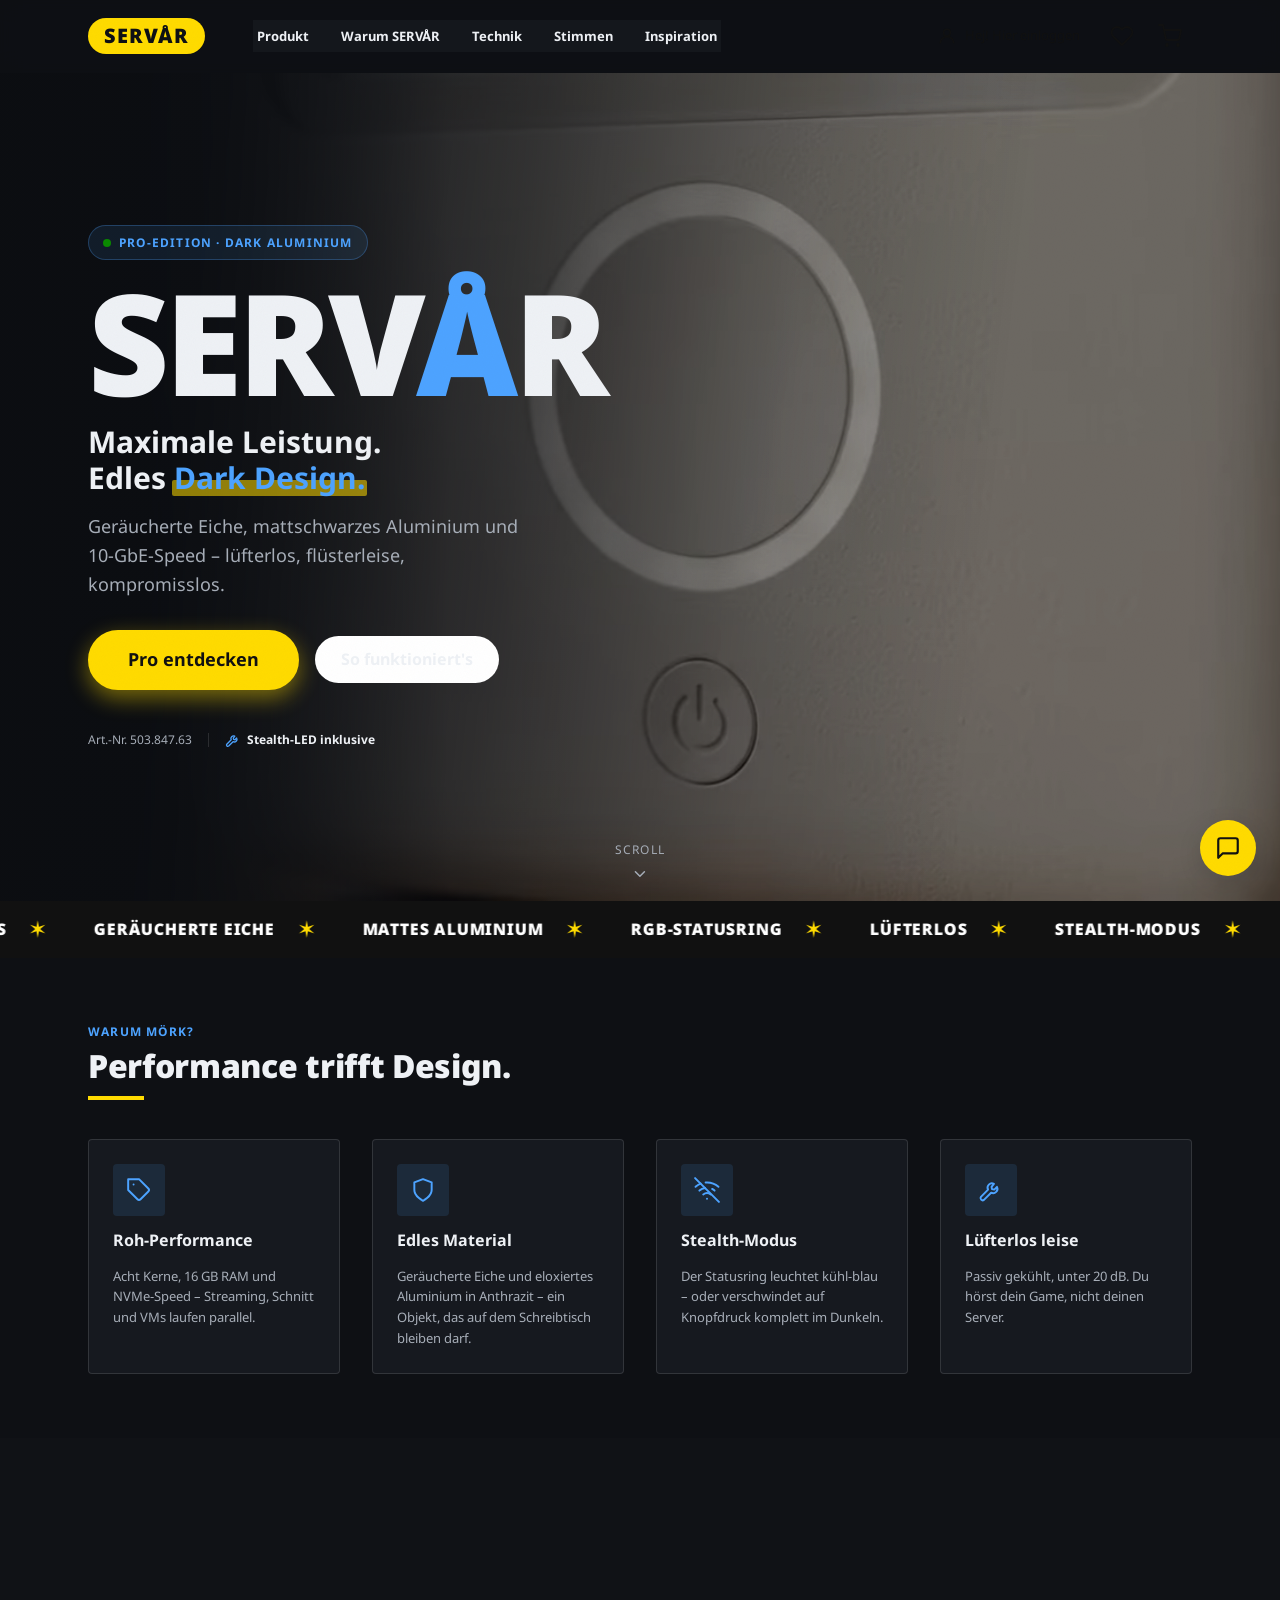
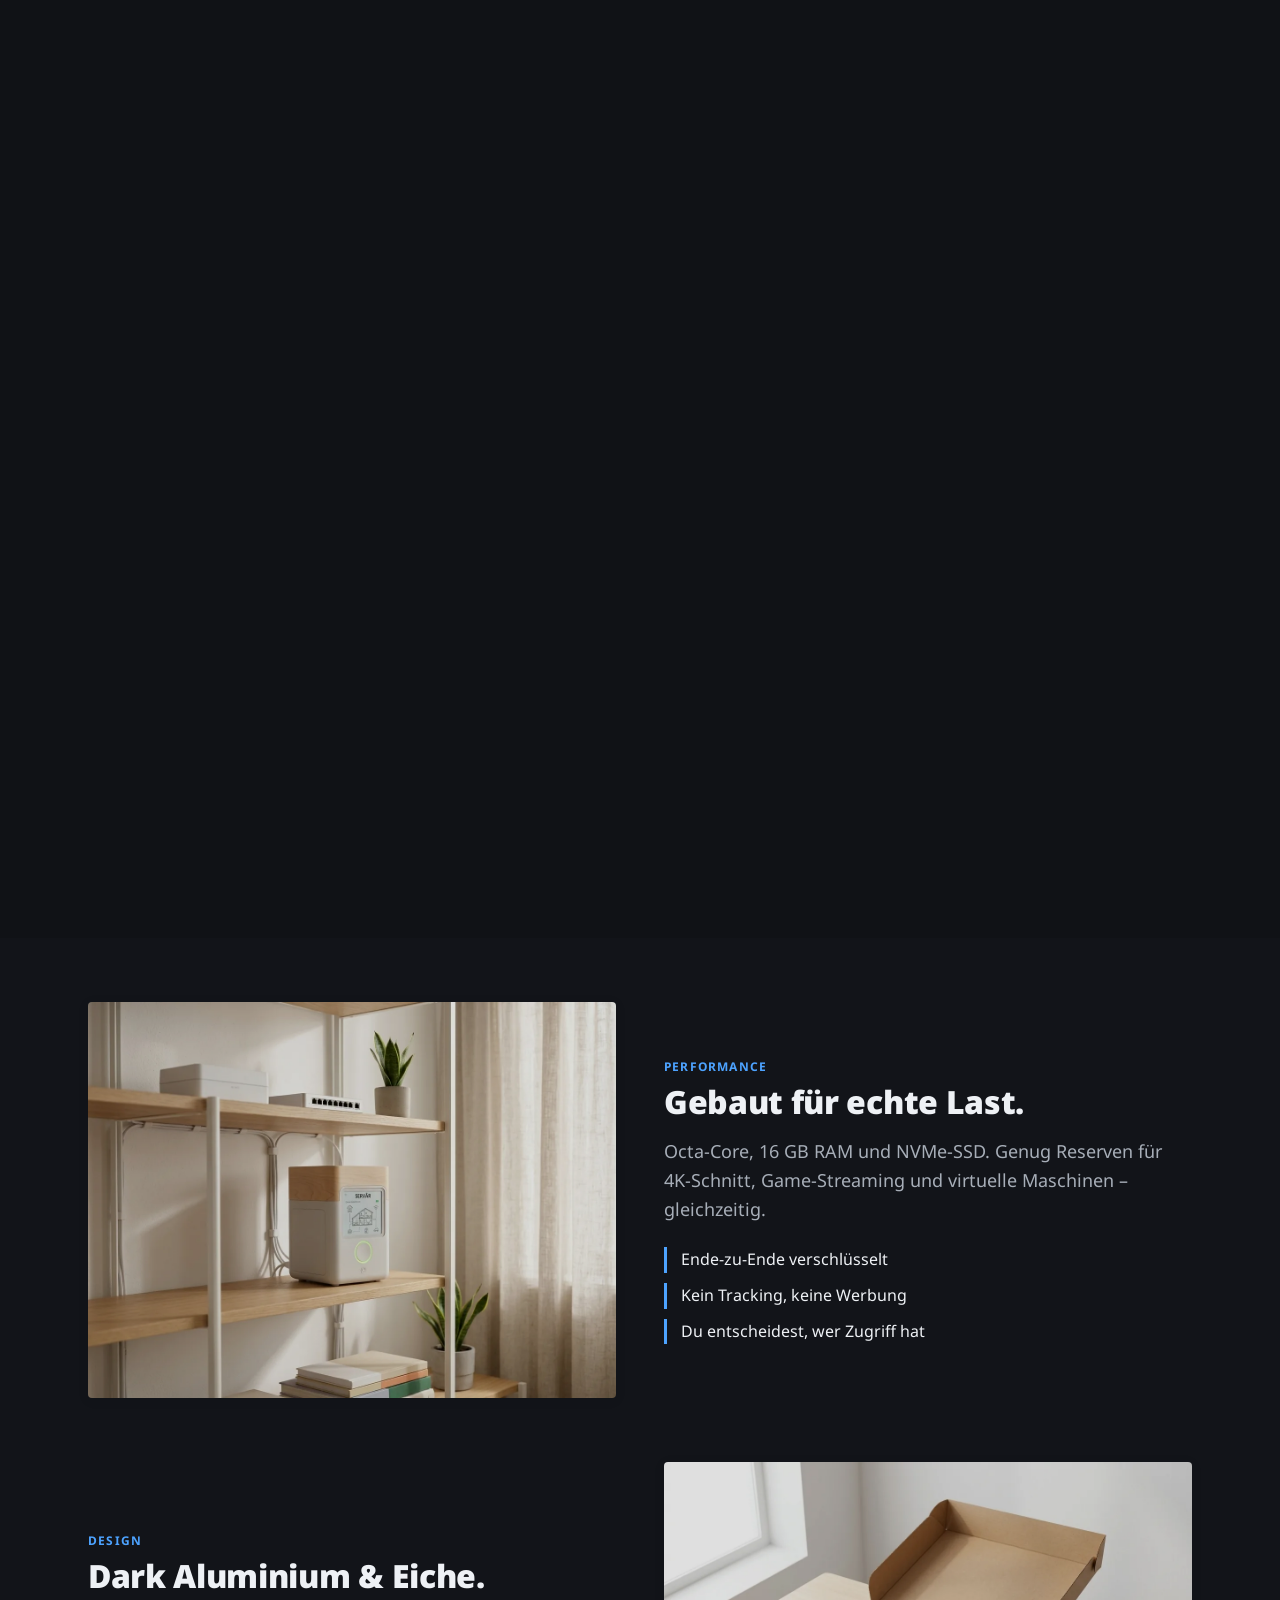
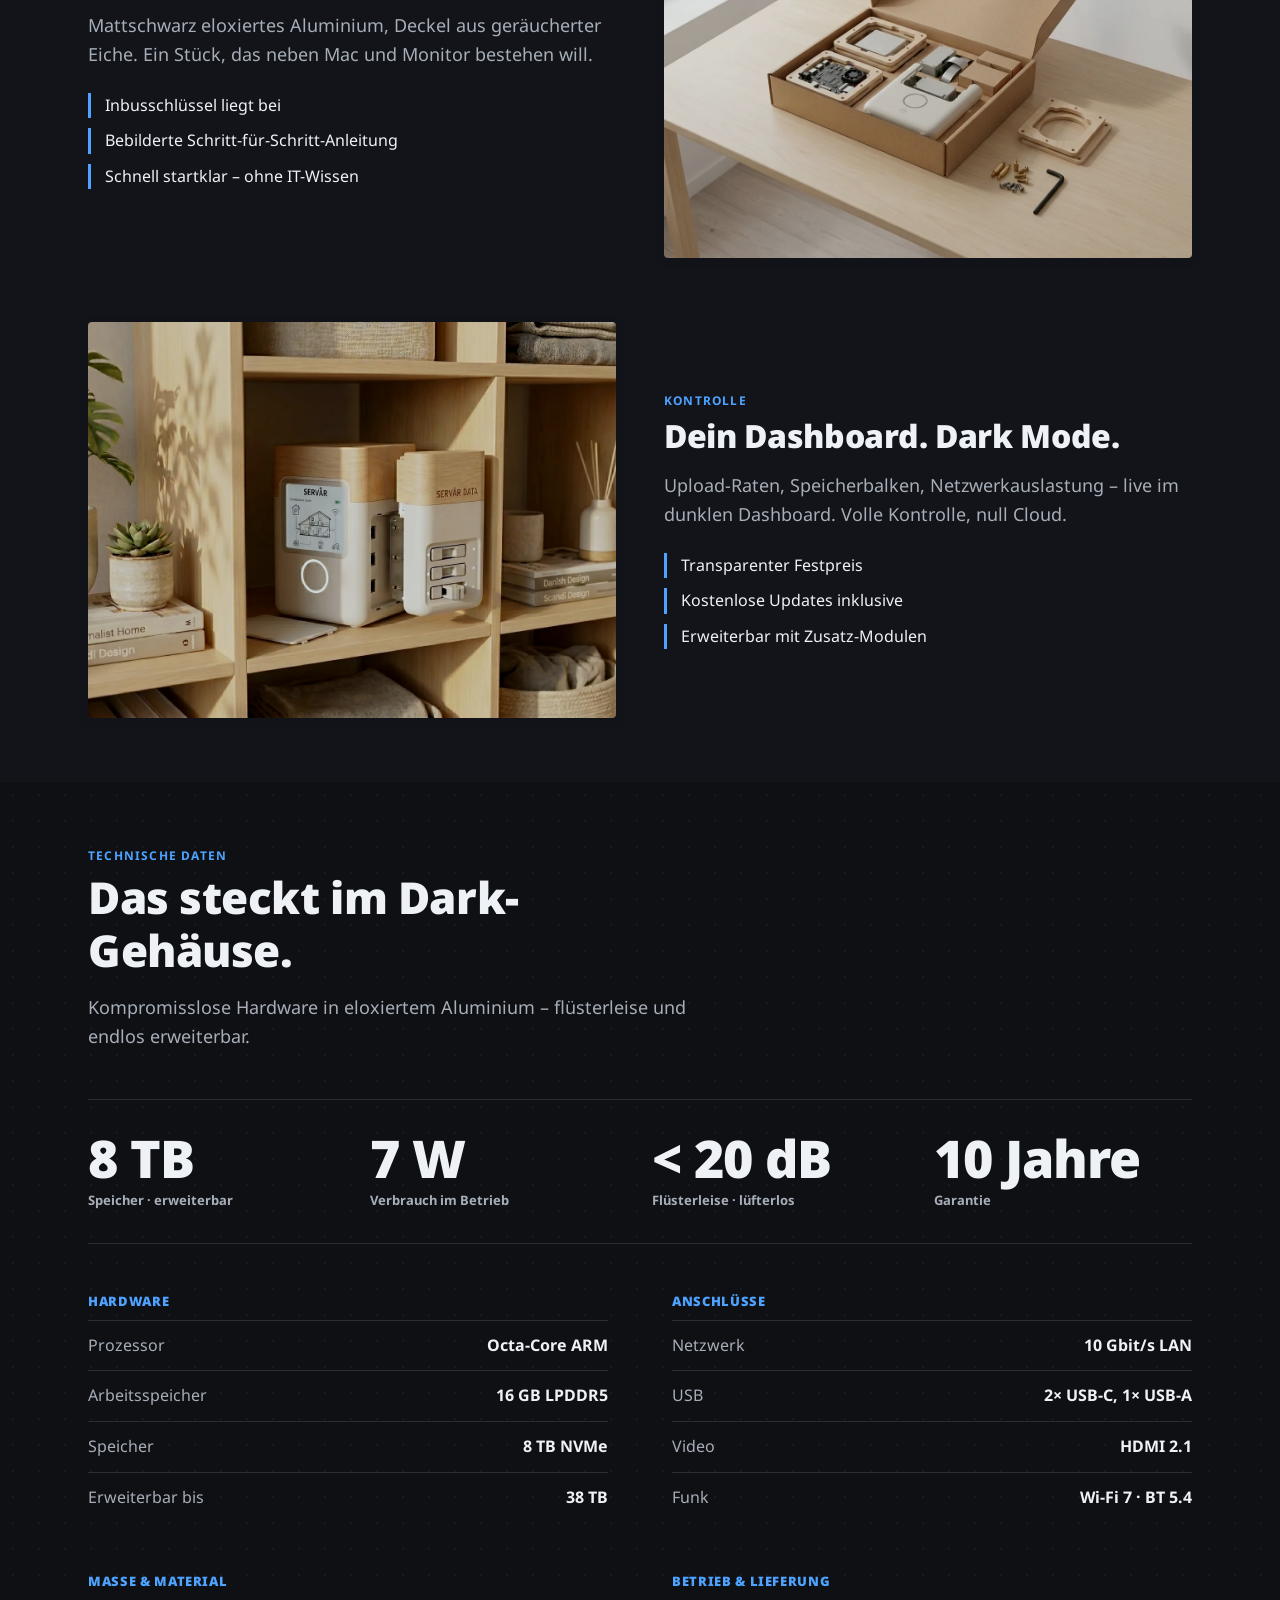
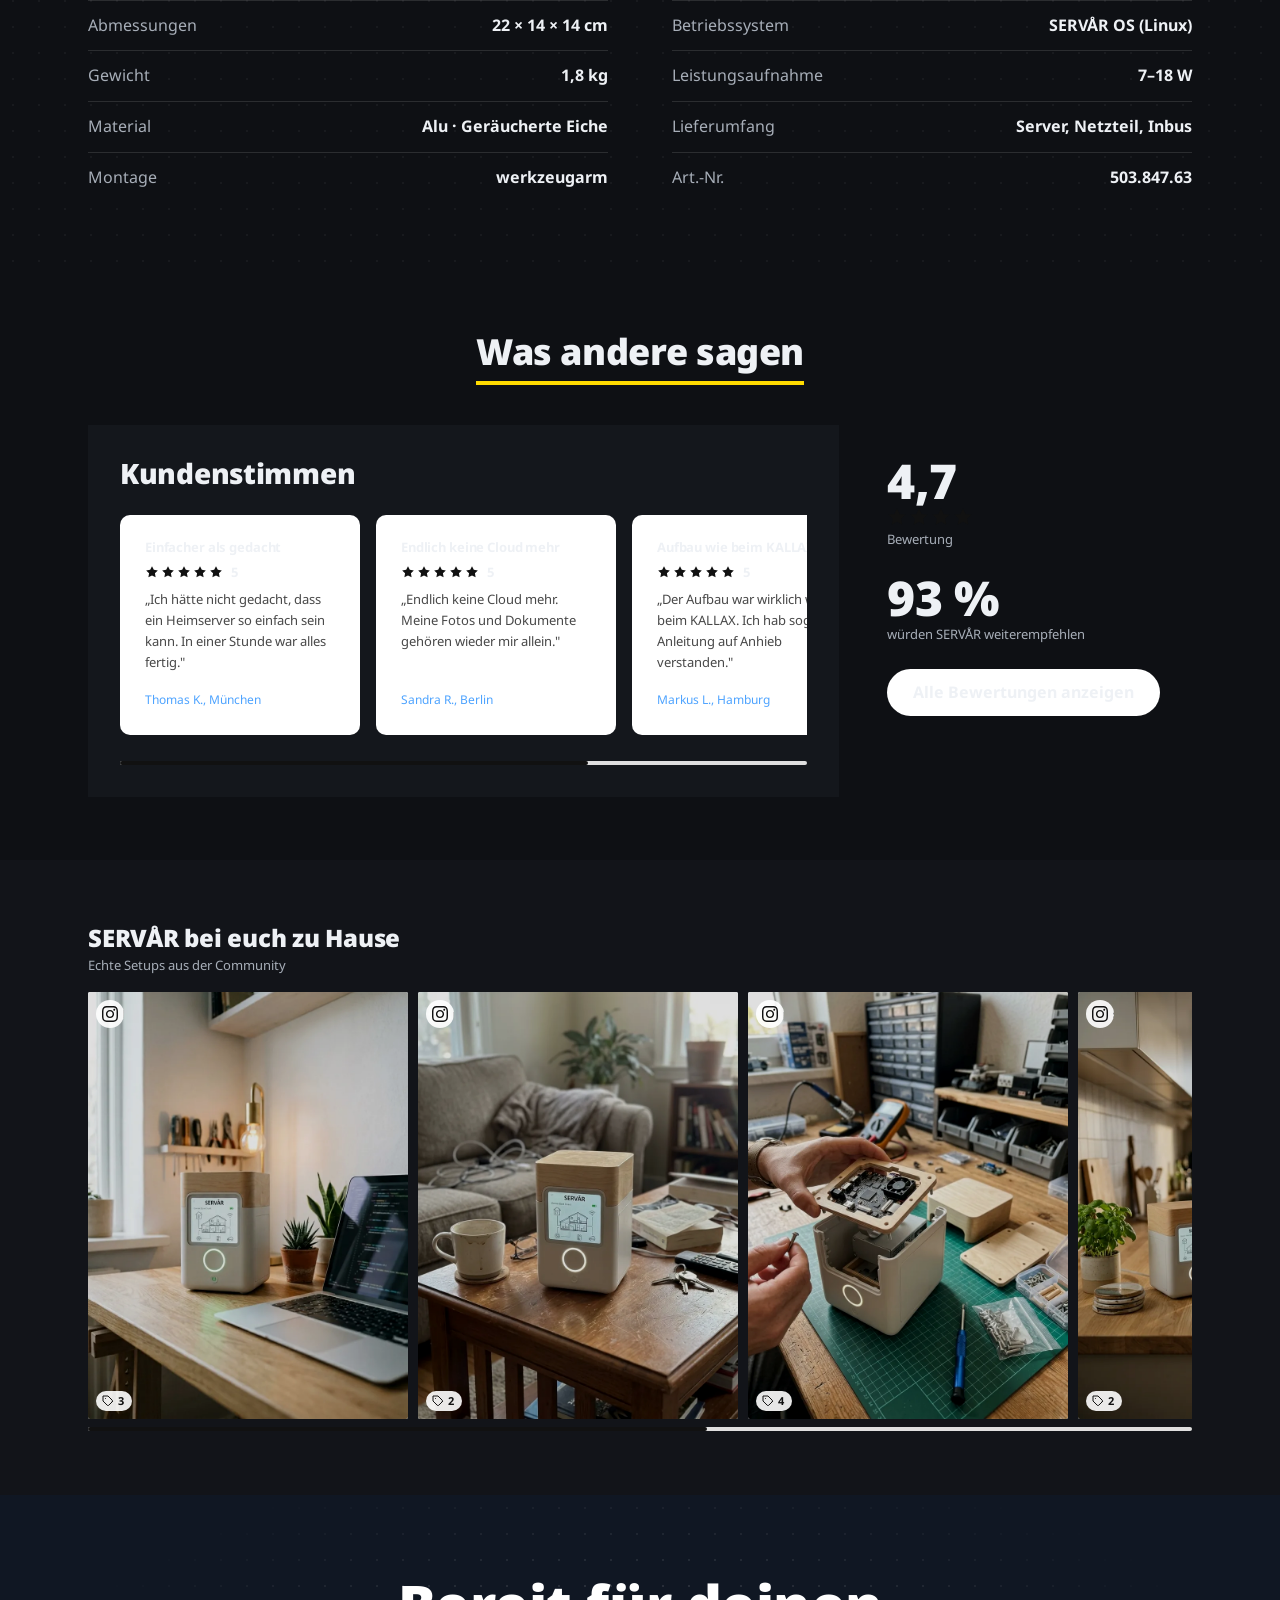
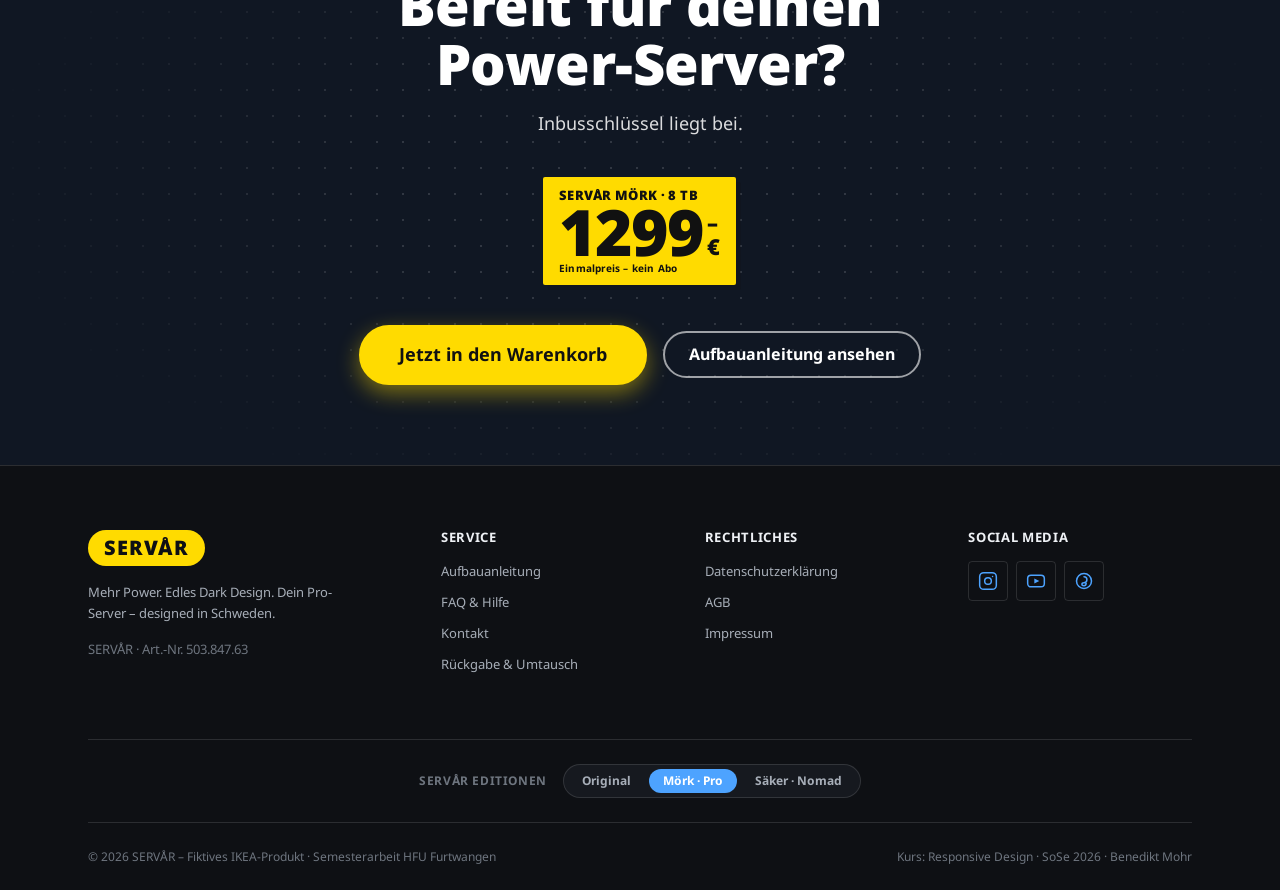
==== mork.html @ e3994160 "SERVÅR – Flat-Pack Home Server · drei Editionen (Original · Mörk/Pro · Säker/Nomad)" ====
<!DOCTYPE html>
<html lang="de">
<head>
    <meta charset="UTF-8">
    <meta name="viewport" content="width=device-width, initial-scale=1.0">
    <title>SERVÅR Mörk – Dark-Aluminium Home-Server für Pros</title>
    <meta name="description" content="SERVÅR Mörk – die Pro-Edition: geräucherte Eiche, mattschwarzes Aluminium, 10-GbE-Speed und Stealth-LED. Für Gamer, Creator und IT-Enthusiasten.">
    <link rel="stylesheet" href="css/main.css">
    <link rel="stylesheet" href="css/landing.css">
    <link rel="stylesheet" href="css/themes.css">
</head>
<body class="theme-mork">

<!-- ========================================================
     SITE HEADER (sticky)
     ======================================================== -->
<header class="site-header" id="top">
    <div class="container site-header__inner">
        <a href="#top" class="brand" aria-label="SERVÅR Startseite">SERVÅR</a>

        <nav class="site-nav" id="primary-nav" aria-label="Hauptnavigation">
            <a href="#hero"     class="site-nav__link">Produkt</a>
            <a href="#warum"    class="site-nav__link">Warum SERVÅR</a>
            <a href="#specs"    class="site-nav__link">Technik</a>
            <a href="#reviews"  class="site-nav__link">Stimmen</a>
            <a href="#insta"    class="site-nav__link">Inspiration</a>
            <a href="#" class="site-nav__link site-nav__login">Hej! Hier einloggen</a>
        </nav>

        <div class="site-header__actions">
            <button class="btn btn--ghost site-header__login" aria-label="Hej! Hier einloggen">
                <svg class="btn__icon" viewBox="0 0 24 24" fill="none" stroke="currentColor" stroke-width="1.8" stroke-linecap="round" stroke-linejoin="round" aria-hidden="true">
                    <circle cx="12" cy="8" r="4"/><path d="M4 20c0-4 3.6-7 8-7s8 3 8 7"/>
                </svg>
                <span class="btn__label">Hej! Hier einloggen</span>
            </button>
            <button class="btn-icon btn-icon--wishlist" aria-label="Favoriten" aria-pressed="false">
                <svg viewBox="0 0 24 24" fill="none" stroke="currentColor" stroke-width="1.8" stroke-linecap="round" stroke-linejoin="round" aria-hidden="true">
                    <path d="M20.8 4.6a5.5 5.5 0 0 0-7.8 0l-1 1-1-1a5.5 5.5 0 0 0-7.8 7.8l1 1L12 21l7.8-7.8 1-1a5.5 5.5 0 0 0 0-7.6z"/>
                </svg>
            </button>
            <button class="btn-icon" aria-label="Warenkorb">
                <svg viewBox="0 0 24 24" fill="none" stroke="currentColor" stroke-width="1.8" stroke-linecap="round" stroke-linejoin="round" aria-hidden="true">
                    <circle cx="9" cy="21" r="1"/><circle cx="20" cy="21" r="1"/>
                    <path d="M1 1h4l2.7 13.4a2 2 0 0 0 2 1.6h9.7a2 2 0 0 0 2-1.6L23 6H6"/>
                </svg>
            </button>
            <button class="nav-toggle" id="nav-toggle" aria-label="Menü öffnen" aria-expanded="false" aria-controls="primary-nav">
                <svg class="nav-toggle__icon nav-toggle__open" viewBox="0 0 24 24" fill="none" stroke="currentColor" stroke-width="2" stroke-linecap="round" aria-hidden="true"><line x1="3" y1="6" x2="21" y2="6"/><line x1="3" y1="12" x2="21" y2="12"/><line x1="3" y1="18" x2="21" y2="18"/></svg>
                <svg class="nav-toggle__icon nav-toggle__close" viewBox="0 0 24 24" fill="none" stroke="currentColor" stroke-width="2" stroke-linecap="round" aria-hidden="true"><line x1="18" y1="6" x2="6" y2="18"/><line x1="6" y1="6" x2="18" y2="18"/></svg>
            </button>
        </div>
    </div>
</header>


<main>

    <!-- ====================================================
         HERO — Eyecatcher: Blueprint + Iso-Server
         ==================================================== -->
    <section class="hero" id="hero">
        <video class="hero__video" id="hero-video" autoplay muted loop playsinline preload="auto"
               poster="assets/hero/servar-hero-poster.webp" aria-hidden="true">
            <source src="assets/hero/servar-hero.webm" type="video/webm">
            <source src="assets/hero/servar-hero.mp4" type="video/mp4">
        </video>
        <div class="hero__scrim" aria-hidden="true"></div>

        <div class="container hero__inner">

            <!-- Text -->
            <div class="hero__content">
                <span class="hero__kicker reveal">
                    <span class="hero__kicker-dot"></span>Pro-Edition · Dark Aluminium
                </span>

                <h1 class="hero__title reveal" style="--reveal-delay:.06s">SERV<span class="hero__title-a">Å</span>R</h1>

                <p class="hero__sub reveal" style="--reveal-delay:.12s">
                    Maximale Leistung.<br>Edles <strong>Dark Design.</strong>
                </p>

                <p class="hero__lede reveal" style="--reveal-delay:.18s">
                    Geräucherte Eiche, mattschwarzes Aluminium und 10-GbE-Speed –
                    lüfterlos, flüsterleise, kompromisslos.
                </p>

                <div class="hero__ctas reveal" style="--reveal-delay:.24s">
                    <a href="#warum" class="btn btn--yellow btn--lg">Pro entdecken</a>
                    <a href="#assembly" class="btn btn--outline">So funktioniert's</a>
                </div>

                <div class="hero__meta reveal" style="--reveal-delay:.32s">
                    <span>Art.-Nr. 503.847.63</span>
                    <span class="hero__sep"></span>
                    <span class="hero__meta-badge">
                        <svg viewBox="0 0 24 24" fill="none" stroke="currentColor" stroke-width="2" stroke-linecap="round" stroke-linejoin="round" aria-hidden="true"><path d="M14.7 6.3a4 4 0 0 0-5.4 5.4l-6.6 6.6a2 2 0 0 0 2.8 2.8l6.6-6.6a4 4 0 0 0 5.4-5.4l-2.5 2.5-2.1-.4-.4-2.1z"/></svg>
                        Stealth-LED inklusive
                    </span>
                </div>
            </div>

        </div>

        <div class="hero__scroll-hint" aria-hidden="true">
            scroll
            <svg viewBox="0 0 24 24" fill="none" stroke="currentColor" stroke-width="2" stroke-linecap="round" stroke-linejoin="round"><polyline points="6 9 12 15 18 9"/></svg>
        </div>
    </section>


    <!-- ====================================================
         MARQUEE TICKER
         ==================================================== -->
    <div class="marquee" aria-hidden="true">
        <div class="marquee__track">
            <span class="marquee__item">10 Gbit/s</span>
            <span class="marquee__item">Geräucherte Eiche</span>
            <span class="marquee__item">Mattes Aluminium</span>
            <span class="marquee__item">RGB-Statusring</span>
            <span class="marquee__item">Lüfterlos</span>
            <span class="marquee__item">Stealth-Modus</span>
            <span class="marquee__item">10 Gbit/s</span>
            <span class="marquee__item">Geräucherte Eiche</span>
            <span class="marquee__item">Mattes Aluminium</span>
            <span class="marquee__item">RGB-Statusring</span>
            <span class="marquee__item">Lüfterlos</span>
            <span class="marquee__item">Stealth-Modus</span>
        </div>
    </div>


    <!-- ====================================================
         WARUM SERVÅR — Benefits-Strip
         ==================================================== -->
    <section class="trust" id="warum">
        <div class="container">
            <div class="trust__head reveal">
                <span class="trust__eyebrow">Warum Mörk?</span>
                <h2 class="trust__title">Performance trifft Design.</h2>
            </div>

            <div class="trust__grid">
                <div class="trust__item reveal" style="--reveal-delay:0s;">
                    <span class="trust__icon">
                        <svg viewBox="0 0 24 24" fill="none" stroke="currentColor" stroke-width="1.8" stroke-linecap="round" stroke-linejoin="round"><path d="M20.59 13.41l-7.17 7.17a2 2 0 0 1-2.83 0L2 12V2h10l8.59 8.59a2 2 0 0 1 0 2.82z"/><line x1="7" y1="7" x2="7.01" y2="7"/></svg>
                    </span>
                    <span class="trust__item-title">Roh-Performance</span>
                    <span class="trust__text">Acht Kerne, 16 GB RAM und NVMe-Speed – Streaming, Schnitt und VMs laufen parallel.</span>
                </div>

                <div class="trust__item reveal" style="--reveal-delay:.1s;">
                    <span class="trust__icon">
                        <svg viewBox="0 0 24 24" fill="none" stroke="currentColor" stroke-width="1.8" stroke-linecap="round" stroke-linejoin="round"><path d="M12 22s8-4 8-10V5l-8-3-8 3v7c0 6 8 10 8 10z"/></svg>
                    </span>
                    <span class="trust__item-title">Edles Material</span>
                    <span class="trust__text">Geräucherte Eiche und eloxiertes Aluminium in Anthrazit – ein Objekt, das auf dem Schreibtisch bleiben darf.</span>
                </div>

                <div class="trust__item reveal" style="--reveal-delay:.2s;">
                    <span class="trust__icon">
                        <svg viewBox="0 0 24 24" fill="none" stroke="currentColor" stroke-width="1.8" stroke-linecap="round" stroke-linejoin="round"><path d="M1 1l22 22"/><path d="M16.72 11.06A10.94 10.94 0 0 1 19 12.55"/><path d="M5 12.55a10.94 10.94 0 0 1 5.17-2.39"/><path d="M10.71 5.05A16 16 0 0 1 22.58 9"/><path d="M1.42 9a15.91 15.91 0 0 1 4.7-2.88"/><path d="M8.53 16.11a6 6 0 0 1 6.95 0"/><line x1="12" y1="20" x2="12.01" y2="20"/></svg>
                    </span>
                    <span class="trust__item-title">Stealth-Modus</span>
                    <span class="trust__text">Der Statusring leuchtet kühl-blau – oder verschwindet auf Knopfdruck komplett im Dunkeln.</span>
                </div>

                <div class="trust__item reveal" style="--reveal-delay:.3s;">
                    <span class="trust__icon">
                        <svg viewBox="0 0 24 24" fill="none" stroke="currentColor" stroke-width="1.8" stroke-linecap="round" stroke-linejoin="round"><path d="M14.7 6.3a4 4 0 0 0-5.4 5.4l-6.6 6.6a2 2 0 0 0 2.8 2.8l6.6-6.6a4 4 0 0 0 5.4-5.4l-2.5 2.5-2.1-.4-.4-2.1z"/></svg>
                    </span>
                    <span class="trust__item-title">Lüfterlos leise</span>
                    <span class="trust__text">Passiv gekühlt, unter 20 dB. Du hörst dein Game, nicht deinen Server.</span>
                </div>
            </div>
        </div>
    </section>


    <!-- ====================================================
         ASSEMBLY — gepinnte Scroll-Montage (IKEA-Anleitung)
         Platzhalter-SVG; später durch <canvas>-Bildsequenz ersetzbar.
         ==================================================== -->
    <section class="assembly" id="assembly">
        <div class="assembly__sticky">
            <div class="container assembly__grid">

                <!-- Bühne: Fortschritts-Schiene + Server -->
                <div class="assembly__stage">
                    <div class="assembly__rail" aria-hidden="true">
                        <div class="assembly__rail-fill" id="assembly-rail"></div>
                    </div>

                    <div class="assembly__scene">
                        <canvas class="assembly__canvas" id="assembly-canvas" width="900" height="1600"
                                role="img" aria-label="SERVÅR baut sich Schritt für Schritt zusammen"></canvas>
                    </div>
                </div>

                <!-- Schritt-Liste -->
                <div class="assembly__steps">
                    <p class="assembly__eyebrow">Aufbauanleitung</p>
                    <h2 class="assembly__title">Vom Karton zum<br>Power-Server.</h2>
                    <ol class="assembly__steplist">
                        <li class="assembly__step is-active" data-step="0">
                            <span class="assembly__step-num">01</span>
                            <div>
                                <span class="assembly__step-title">Auspacken &amp; sortieren</span>
                                <span class="assembly__step-text">Alle Teile liegen flach verpackt bereit – inklusive Inbusschlüssel.</span>
                            </div>
                        </li>
                        <li class="assembly__step" data-step="1">
                            <span class="assembly__step-num">02</span>
                            <div>
                                <span class="assembly__step-title">Module stapeln</span>
                                <span class="assembly__step-text">Speicher-Module der Reihe nach aufeinanderstecken. Klick – sitzt.</span>
                            </div>
                        </li>
                        <li class="assembly__step" data-step="2">
                            <span class="assembly__step-num">03</span>
                            <div>
                                <span class="assembly__step-title">Deckel &amp; Kabel</span>
                                <span class="assembly__step-text">Holzdeckel auflegen, Strom und Netzwerk anschließen.</span>
                            </div>
                        </li>
                        <li class="assembly__step" data-step="3">
                            <span class="assembly__step-num">04</span>
                            <div>
                                <span class="assembly__step-title">Einschalten – fertig</span>
                                <span class="assembly__step-text">Power-Knopf drücken, die LED leuchtet grün. Dein Server läuft.</span>
                            </div>
                        </li>
                    </ol>
                </div>

            </div>
        </div>
    </section>


    <!-- ====================================================
         FEATURE ROWS — Es gibt eine einfachere Art.
         ==================================================== -->
    <section class="feature" id="features">
        <div class="container">

            <div class="feature__row">
                <div class="feature__media reveal reveal--left">
                    <img class="feature__media-img" src="assets/img/feature-privatsphaere.webp" alt="SERVÅR Home-Server aufgeräumt im Zuhause" loading="lazy" decoding="async">
                </div>
                <div class="reveal reveal--right">
                    <p class="feature__eyebrow">Performance</p>
                    <h2 class="feature__title">Gebaut für echte Last.</h2>
                    <p class="feature__text">Octa-Core, 16 GB RAM und NVMe-SSD. Genug Reserven für 4K-Schnitt, Game-Streaming und virtuelle Maschinen – gleichzeitig.</p>
                    <ul class="feature__list">
                        <li>Ende-zu-Ende verschlüsselt</li>
                        <li>Kein Tracking, keine Werbung</li>
                        <li>Du entscheidest, wer Zugriff hat</li>
                    </ul>
                </div>
            </div>

            <div class="feature__row feature__row--reverse">
                <div class="feature__media reveal reveal--right">
                    <img class="feature__media-img" src="assets/img/feature-aufbau.webp" alt="SERVÅR Flat-Pack – Module und Inbusschlüssel zum Aufbau" loading="lazy" decoding="async">
                </div>
                <div class="reveal reveal--left">
                    <p class="feature__eyebrow">Design</p>
                    <h2 class="feature__title">Dark Aluminium &amp; Eiche.</h2>
                    <p class="feature__text">Mattschwarz eloxiertes Aluminium, Deckel aus geräucherter Eiche. Ein Stück, das neben Mac und Monitor bestehen will.</p>
                    <ul class="feature__list">
                        <li>Inbusschlüssel liegt bei</li>
                        <li>Bebilderte Schritt-für-Schritt-Anleitung</li>
                        <li>Schnell startklar – ohne IT-Wissen</li>
                    </ul>
                </div>
            </div>

            <div class="feature__row">
                <div class="feature__media reveal reveal--left">
                    <img class="feature__media-img" src="assets/img/feature-kosten.webp" alt="SERVÅR mit Erweiterungs-Modul" loading="lazy" decoding="async">
                </div>
                <div class="reveal reveal--right">
                    <p class="feature__eyebrow">Kontrolle</p>
                    <h2 class="feature__title">Dein Dashboard. Dark Mode.</h2>
                    <p class="feature__text">Upload-Raten, Speicherbalken, Netzwerkauslastung – live im dunklen Dashboard. Volle Kontrolle, null Cloud.</p>
                    <ul class="feature__list">
                        <li>Transparenter Festpreis</li>
                        <li>Kostenlose Updates inklusive</li>
                        <li>Erweiterbar mit Zusatz-Modulen</li>
                    </ul>
                </div>
            </div>

        </div>
    </section>


    <!-- ====================================================
         TECHNISCHE DATEN — Datenblatt
         ==================================================== -->
    <section class="specs" id="specs">
        <div class="container">
            <div class="specs__head reveal">
                <span class="specs__eyebrow">Technische Daten</span>
                <h2 class="specs__title">Das steckt im Dark-Gehäuse.</h2>
                <p class="specs__lede">Kompromisslose Hardware in eloxiertem Aluminium – flüsterleise und endlos erweiterbar.</p>
            </div>

            <div class="specs__stats reveal" style="--reveal-delay:.05s">
                <div class="specs__stat">
                    <span class="specs__stat-value"><span data-countup="8">0</span>&nbsp;TB</span>
                    <span class="specs__stat-label">Speicher · erweiterbar</span>
                </div>
                <div class="specs__stat">
                    <span class="specs__stat-value"><span data-countup="7">0</span>&nbsp;W</span>
                    <span class="specs__stat-label">Verbrauch im Betrieb</span>
                </div>
                <div class="specs__stat">
                    <span class="specs__stat-value">&lt;&nbsp;<span data-countup="20">0</span>&nbsp;dB</span>
                    <span class="specs__stat-label">Flüsterleise · lüfterlos</span>
                </div>
                <div class="specs__stat">
                    <span class="specs__stat-value"><span data-countup="10">0</span>&nbsp;Jahre</span>
                    <span class="specs__stat-label">Garantie</span>
                </div>
            </div>

            <div class="specs__groups">
                <details class="specs__group reveal" open>
                    <summary class="specs__group-title">Hardware<svg class="specs__chevron" viewBox="0 0 24 24" fill="none" stroke="currentColor" stroke-width="2.4" stroke-linecap="round" stroke-linejoin="round" aria-hidden="true"><polyline points="6 9 12 15 18 9"/></svg></summary>
                    <dl class="specs__list">
                        <div class="specs__row"><dt>Prozessor</dt><dd>Octa-Core ARM</dd></div>
                        <div class="specs__row"><dt>Arbeitsspeicher</dt><dd>16 GB LPDDR5</dd></div>
                        <div class="specs__row"><dt>Speicher</dt><dd>8 TB NVMe</dd></div>
                        <div class="specs__row"><dt>Erweiterbar bis</dt><dd>38 TB</dd></div>
                    </dl>
                </details>

                <details class="specs__group reveal" open style="--reveal-delay:.05s">
                    <summary class="specs__group-title">Anschlüsse<svg class="specs__chevron" viewBox="0 0 24 24" fill="none" stroke="currentColor" stroke-width="2.4" stroke-linecap="round" stroke-linejoin="round" aria-hidden="true"><polyline points="6 9 12 15 18 9"/></svg></summary>
                    <dl class="specs__list">
                        <div class="specs__row"><dt>Netzwerk</dt><dd>10 Gbit/s LAN</dd></div>
                        <div class="specs__row"><dt>USB</dt><dd>2× USB-C, 1× USB-A</dd></div>
                        <div class="specs__row"><dt>Video</dt><dd>HDMI 2.1</dd></div>
                        <div class="specs__row"><dt>Funk</dt><dd>Wi-Fi 7 · BT 5.4</dd></div>
                    </dl>
                </details>

                <details class="specs__group reveal" open style="--reveal-delay:.1s">
                    <summary class="specs__group-title">Maße &amp; Material<svg class="specs__chevron" viewBox="0 0 24 24" fill="none" stroke="currentColor" stroke-width="2.4" stroke-linecap="round" stroke-linejoin="round" aria-hidden="true"><polyline points="6 9 12 15 18 9"/></svg></summary>
                    <dl class="specs__list">
                        <div class="specs__row"><dt>Abmessungen</dt><dd>22 × 14 × 14 cm</dd></div>
                        <div class="specs__row"><dt>Gewicht</dt><dd>1,8 kg</dd></div>
                        <div class="specs__row"><dt>Material</dt><dd>Alu · Geräucherte Eiche</dd></div>
                        <div class="specs__row"><dt>Montage</dt><dd>werkzeugarm</dd></div>
                    </dl>
                </details>

                <details class="specs__group reveal" open style="--reveal-delay:.15s">
                    <summary class="specs__group-title">Betrieb &amp; Lieferung<svg class="specs__chevron" viewBox="0 0 24 24" fill="none" stroke="currentColor" stroke-width="2.4" stroke-linecap="round" stroke-linejoin="round" aria-hidden="true"><polyline points="6 9 12 15 18 9"/></svg></summary>
                    <dl class="specs__list">
                        <div class="specs__row"><dt>Betriebssystem</dt><dd>SERVÅR OS (Linux)</dd></div>
                        <div class="specs__row"><dt>Leistungsaufnahme</dt><dd>7–18 W</dd></div>
                        <div class="specs__row"><dt>Lieferumfang</dt><dd>Server, Netzteil, Inbus</dd></div>
                        <div class="specs__row"><dt>Art.-Nr.</dt><dd>503.847.63</dd></div>
                    </dl>
                </details>
            </div>
        </div>
    </section>


    <!-- ====================================================
         WAS ANDERE SAGEN — Reviews-Modul (wiederverwendet)
         ==================================================== -->
    <section class="module-section" id="reviews">
        <div class="container">
            <div class="section__header reveal">
                <h2 class="section__title">Was andere sagen</h2>
            </div>

            <svg style="display:none" aria-hidden="true">
                <defs>
                    <path id="star-path" d="M12 2l3.1 6.3 6.9 1-5 4.9 1.2 6.8L12 17.8l-6.2 3.2 1.2-6.8L2 9.3l6.9-1z"/>
                    <linearGradient id="half-star-grad" x1="0" x2="1" y1="0" y2="0">
                        <stop offset="50%" stop-color="#111111"/>
                        <stop offset="50%" stop-color="#D0D8E0"/>
                    </linearGradient>
                </defs>
            </svg>

            <div class="reviews reveal">

                <div class="reviews__panel reviews__panel--left">
                    <h3 class="reviews__heading">Kundenstimmen</h3>

                    <div class="reviews__slider-col">
                        <div class="reviews__nav" aria-hidden="true">
                            <button class="reviews__nav-btn" id="reviews-prev" tabindex="-1" aria-label="Zurück">
                                <svg viewBox="0 0 24 24" fill="none" stroke="currentColor" stroke-width="2.5" stroke-linecap="round" stroke-linejoin="round"><polyline points="15 18 9 12 15 6"/></svg>
                            </button>
                            <button class="reviews__nav-btn" id="reviews-next" tabindex="-1" aria-label="Weiter">
                                <svg viewBox="0 0 24 24" fill="none" stroke="currentColor" stroke-width="2.5" stroke-linecap="round" stroke-linejoin="round"><polyline points="9 18 15 12 9 6"/></svg>
                            </button>
                        </div>

                        <div class="reviews__track" id="reviews-track">

                            <article class="review-card">
                                <h4 class="review-card__title">Einfacher als gedacht</h4>
                                <div class="stars stars--sm" aria-label="5 von 5 Sternen">
                                    <span class="star"><svg viewBox="0 0 24 24"><use href="#star-path"/></svg></span>
                                    <span class="star"><svg viewBox="0 0 24 24"><use href="#star-path"/></svg></span>
                                    <span class="star"><svg viewBox="0 0 24 24"><use href="#star-path"/></svg></span>
                                    <span class="star"><svg viewBox="0 0 24 24"><use href="#star-path"/></svg></span>
                                    <span class="star"><svg viewBox="0 0 24 24"><use href="#star-path"/></svg></span>
                                    <span class="stars__count">5</span>
                                </div>
                                <p class="review-card__body">„Ich hätte nicht gedacht, dass ein Heimserver so einfach sein kann. In einer Stunde war alles fertig."</p>
                                <span class="review-card__author">Thomas K., München</span>
                            </article>

                            <article class="review-card">
                                <h4 class="review-card__title">Endlich keine Cloud mehr</h4>
                                <div class="stars stars--sm" aria-label="5 von 5 Sternen">
                                    <span class="star"><svg viewBox="0 0 24 24"><use href="#star-path"/></svg></span>
                                    <span class="star"><svg viewBox="0 0 24 24"><use href="#star-path"/></svg></span>
                                    <span class="star"><svg viewBox="0 0 24 24"><use href="#star-path"/></svg></span>
                                    <span class="star"><svg viewBox="0 0 24 24"><use href="#star-path"/></svg></span>
                                    <span class="star"><svg viewBox="0 0 24 24"><use href="#star-path"/></svg></span>
                                    <span class="stars__count">5</span>
                                </div>
                                <p class="review-card__body">„Endlich keine Cloud mehr. Meine Fotos und Dokumente gehören wieder mir allein."</p>
                                <span class="review-card__author">Sandra R., Berlin</span>
                            </article>

                            <article class="review-card">
                                <h4 class="review-card__title">Aufbau wie beim KALLAX</h4>
                                <div class="stars stars--sm" aria-label="5 von 5 Sternen">
                                    <span class="star"><svg viewBox="0 0 24 24"><use href="#star-path"/></svg></span>
                                    <span class="star"><svg viewBox="0 0 24 24"><use href="#star-path"/></svg></span>
                                    <span class="star"><svg viewBox="0 0 24 24"><use href="#star-path"/></svg></span>
                                    <span class="star"><svg viewBox="0 0 24 24"><use href="#star-path"/></svg></span>
                                    <span class="star"><svg viewBox="0 0 24 24"><use href="#star-path"/></svg></span>
                                    <span class="stars__count">5</span>
                                </div>
                                <p class="review-card__body">„Der Aufbau war wirklich wie beim KALLAX. Ich hab sogar die Anleitung auf Anhieb verstanden."</p>
                                <span class="review-card__author">Markus L., Hamburg</span>
                            </article>

                            <article class="review-card">
                                <h4 class="review-card__title">Top Datenschutz, fairer Preis</h4>
                                <div class="stars stars--sm" aria-label="4 von 5 Sternen">
                                    <span class="star"><svg viewBox="0 0 24 24"><use href="#star-path"/></svg></span>
                                    <span class="star"><svg viewBox="0 0 24 24"><use href="#star-path"/></svg></span>
                                    <span class="star"><svg viewBox="0 0 24 24"><use href="#star-path"/></svg></span>
                                    <span class="star"><svg viewBox="0 0 24 24"><use href="#star-path"/></svg></span>
                                    <span class="star star--empty"><svg viewBox="0 0 24 24"><use href="#star-path"/></svg></span>
                                    <span class="stars__count">4</span>
                                </div>
                                <p class="review-card__body">„Endlich ein Produkt, das Datenschutz ernst nimmt – und das zum fairen Einmalpreis."</p>
                                <span class="review-card__author">Lena P., Köln</span>
                            </article>

                        </div><!-- /.reviews__track -->

                        <div class="reviews__scrollbar-track" id="reviews-scrollbar-track" aria-hidden="true">
                            <div class="reviews__scrollbar-thumb" id="reviews-scrollbar-thumb"></div>
                        </div>
                    </div>
                </div>

                <div class="reviews__panel reviews__panel--right">
                    <div class="reviews__stat-col">
                        <div class="reviews__stat">
                            <span class="reviews__stat-value" data-countup="4.8">0</span>
                            <div class="stars stars--lg" aria-label="4,8 von 5 Sternen">
                                <span class="star"><svg viewBox="0 0 24 24"><use href="#star-path"/></svg></span>
                                <span class="star"><svg viewBox="0 0 24 24"><use href="#star-path"/></svg></span>
                                <span class="star"><svg viewBox="0 0 24 24"><use href="#star-path"/></svg></span>
                                <span class="star"><svg viewBox="0 0 24 24"><use href="#star-path"/></svg></span>
                                <span class="star star--half"><svg viewBox="0 0 24 24"><use href="#star-path" fill="url(#half-star-grad)"/></svg></span>
                            </div>
                            <span class="reviews__stat-label">Bewertung</span>
                        </div>

                        <div class="reviews__stat">
                            <span class="reviews__stat-value"><span data-countup="94">0</span> %</span>
                            <span class="reviews__stat-label">würden SERVÅR weiterempfehlen</span>
                        </div>

                        <button class="btn btn--outline">Alle Bewertungen anzeigen</button>
                    </div>
                </div>

            </div><!-- /.reviews -->
        </div>
    </section>


    <!-- ====================================================
         SERVÅR BEI EUCH ZU HAUSE — Instagram-Feed (wiederverwendet)
         ==================================================== -->
    <section class="module-section module-section--alt" id="insta">
        <div class="container">
            <div class="insta-feed reveal">
                <div>
                    <h2 class="insta-feed__title">SERVÅR bei euch zu Hause</h2>
                    <p class="insta-feed__subtitle">Echte Setups aus der Community</p>
                </div>

                <div class="insta-feed__slider-col">
                    <div class="insta-feed__slider-wrapper">
                        <div class="insta-feed__nav" aria-hidden="true">
                            <button class="reviews__nav-btn is-hidden" id="insta-prev" tabindex="-1" aria-label="Zurück">
                                <svg viewBox="0 0 24 24" fill="none" stroke="currentColor" stroke-width="2.5" stroke-linecap="round" stroke-linejoin="round"><polyline points="15 18 9 12 15 6"/></svg>
                            </button>
                            <button class="reviews__nav-btn" id="insta-next" tabindex="-1" aria-label="Weiter">
                                <svg viewBox="0 0 24 24" fill="none" stroke="currentColor" stroke-width="2.5" stroke-linecap="round" stroke-linejoin="round"><polyline points="9 18 15 12 9 6"/></svg>
                            </button>
                        </div>

                        <div class="insta-feed__track" id="insta-track">

                            <button class="insta-card" data-handle="homelab_tom" data-count="3" data-card-index="0" aria-label="Beitrag von homelab_tom öffnen">
                                <img class="insta-card__img" src="assets/img/community-1.webp" alt="SERVÅR-Setup von @homelab_tom" loading="lazy" decoding="async">

                                <span class="insta-card__ig-badge" aria-hidden="true">
                                    <svg viewBox="0 0 24 24" fill="currentColor"><path d="M12 2.163c3.204 0 3.584.012 4.85.07 3.252.148 4.771 1.691 4.919 4.919.058 1.265.069 1.645.069 4.849 0 3.205-.012 3.584-.069 4.849-.149 3.225-1.664 4.771-4.919 4.919-1.266.058-1.644.07-4.85.07-3.204 0-3.584-.012-4.849-.07-3.26-.149-4.771-1.699-4.919-4.92-.058-1.265-.07-1.644-.07-4.849 0-3.204.013-3.583.07-4.849.149-3.227 1.664-4.771 4.919-4.919 1.266-.057 1.645-.069 4.849-.069zm0-2.163c-3.259 0-3.667.014-4.947.072-4.358.2-6.78 2.618-6.98 6.98-.059 1.281-.073 1.689-.073 4.948 0 3.259.014 3.668.072 4.948.2 4.358 2.618 6.78 6.98 6.98 1.281.058 1.689.072 4.948.072 3.259 0 3.668-.014 4.948-.072 4.354-.2 6.782-2.618 6.979-6.98.059-1.28.073-1.689.073-4.948 0-3.259-.014-3.667-.072-4.947-.196-4.354-2.617-6.78-6.979-6.98-1.281-.059-1.69-.073-4.949-.073zm0 5.838c-3.403 0-6.162 2.759-6.162 6.162s2.759 6.163 6.162 6.163 6.162-2.759 6.162-6.163c0-3.403-2.759-6.162-6.162-6.162zm0 10.162c-2.209 0-4-1.79-4-4 0-2.209 1.791-4 4-4s4 1.791 4 4c0 2.21-1.791 4-4 4zm6.406-11.845c-.796 0-1.441.645-1.441 1.44s.645 1.44 1.441 1.44c.795 0 1.439-.645 1.439-1.44s-.644-1.44-1.439-1.44z"/></svg>
                                    <span class="insta-card__ig-name">homelab_tom</span>
                                </span>
                                <span class="insta-card__count" aria-hidden="true">
                                    <svg viewBox="0 0 24 24" fill="none" stroke="currentColor" stroke-width="2" stroke-linecap="round" stroke-linejoin="round"><path d="M20.59 13.41l-7.17 7.17a2 2 0 0 1-2.83 0L2 12V2h10l8.59 8.59a2 2 0 0 1 0 2.82z"/><line x1="7" y1="7" x2="7.01" y2="7"/></svg>
                                    3
                                </span>
                            </button>

                            <button class="insta-card" data-handle="privacy_paula" data-count="2" data-card-index="1" aria-label="Beitrag von privacy_paula öffnen">
                                <img class="insta-card__img" src="assets/img/community-2.webp" alt="SERVÅR-Setup von @privacy_paula" loading="lazy" decoding="async">

                                <span class="insta-card__ig-badge" aria-hidden="true">
                                    <svg viewBox="0 0 24 24" fill="currentColor"><path d="M12 2.163c3.204 0 3.584.012 4.85.07 3.252.148 4.771 1.691 4.919 4.919.058 1.265.069 1.645.069 4.849 0 3.205-.012 3.584-.069 4.849-.149 3.225-1.664 4.771-4.919 4.919-1.266.058-1.644.07-4.85.07-3.204 0-3.584-.012-4.849-.07-3.26-.149-4.771-1.699-4.919-4.92-.058-1.265-.07-1.644-.07-4.849 0-3.204.013-3.583.07-4.849.149-3.227 1.664-4.771 4.919-4.919 1.266-.057 1.645-.069 4.849-.069zm0-2.163c-3.259 0-3.667.014-4.947.072-4.358.2-6.78 2.618-6.98 6.98-.059 1.281-.073 1.689-.073 4.948 0 3.259.014 3.668.072 4.948.2 4.358 2.618 6.78 6.98 6.98 1.281.058 1.689.072 4.948.072 3.259 0 3.668-.014 4.948-.072 4.354-.2 6.782-2.618 6.979-6.98.059-1.28.073-1.689.073-4.948 0-3.259-.014-3.667-.072-4.947-.196-4.354-2.617-6.78-6.979-6.98-1.281-.059-1.69-.073-4.949-.073zm0 5.838c-3.403 0-6.162 2.759-6.162 6.162s2.759 6.163 6.162 6.163 6.162-2.759 6.162-6.163c0-3.403-2.759-6.162-6.162-6.162zm0 10.162c-2.209 0-4-1.79-4-4 0-2.209 1.791-4 4-4s4 1.791 4 4c0 2.21-1.791 4-4 4zm6.406-11.845c-.796 0-1.441.645-1.441 1.44s.645 1.44 1.441 1.44c.795 0 1.439-.645 1.439-1.44s-.644-1.44-1.439-1.44z"/></svg>
                                    <span class="insta-card__ig-name">privacy_paula</span>
                                </span>
                                <span class="insta-card__count" aria-hidden="true">
                                    <svg viewBox="0 0 24 24" fill="none" stroke="currentColor" stroke-width="2" stroke-linecap="round" stroke-linejoin="round"><path d="M20.59 13.41l-7.17 7.17a2 2 0 0 1-2.83 0L2 12V2h10l8.59 8.59a2 2 0 0 1 0 2.82z"/><line x1="7" y1="7" x2="7.01" y2="7"/></svg>
                                    2
                                </span>
                            </button>

                            <button class="insta-card" data-handle="nas_nerd" data-count="4" data-card-index="2" aria-label="Beitrag von nas_nerd öffnen">
                                <img class="insta-card__img" src="assets/img/community-3.webp" alt="SERVÅR-Setup von @nas_nerd" loading="lazy" decoding="async">

                                <span class="insta-card__ig-badge" aria-hidden="true">
                                    <svg viewBox="0 0 24 24" fill="currentColor"><path d="M12 2.163c3.204 0 3.584.012 4.85.07 3.252.148 4.771 1.691 4.919 4.919.058 1.265.069 1.645.069 4.849 0 3.205-.012 3.584-.069 4.849-.149 3.225-1.664 4.771-4.919 4.919-1.266.058-1.644.07-4.85.07-3.204 0-3.584-.012-4.849-.07-3.26-.149-4.771-1.699-4.919-4.92-.058-1.265-.07-1.644-.07-4.849 0-3.204.013-3.583.07-4.849.149-3.227 1.664-4.771 4.919-4.919 1.266-.057 1.645-.069 4.849-.069zm0-2.163c-3.259 0-3.667.014-4.947.072-4.358.2-6.78 2.618-6.98 6.98-.059 1.281-.073 1.689-.073 4.948 0 3.259.014 3.668.072 4.948.2 4.358 2.618 6.78 6.98 6.98 1.281.058 1.689.072 4.948.072 3.259 0 3.668-.014 4.948-.072 4.354-.2 6.782-2.618 6.979-6.98.059-1.28.073-1.689.073-4.948 0-3.259-.014-3.667-.072-4.947-.196-4.354-2.617-6.78-6.979-6.98-1.281-.059-1.69-.073-4.949-.073zm0 5.838c-3.403 0-6.162 2.759-6.162 6.162s2.759 6.163 6.162 6.163 6.162-2.759 6.162-6.163c0-3.403-2.759-6.162-6.162-6.162zm0 10.162c-2.209 0-4-1.79-4-4 0-2.209 1.791-4 4-4s4 1.791 4 4c0 2.21-1.791 4-4 4zm6.406-11.845c-.796 0-1.441.645-1.441 1.44s.645 1.44 1.441 1.44c.795 0 1.439-.645 1.439-1.44s-.644-1.44-1.439-1.44z"/></svg>
                                    <span class="insta-card__ig-name">nas_nerd</span>
                                </span>
                                <span class="insta-card__count" aria-hidden="true">
                                    <svg viewBox="0 0 24 24" fill="none" stroke="currentColor" stroke-width="2" stroke-linecap="round" stroke-linejoin="round"><path d="M20.59 13.41l-7.17 7.17a2 2 0 0 1-2.83 0L2 12V2h10l8.59 8.59a2 2 0 0 1 0 2.82z"/><line x1="7" y1="7" x2="7.01" y2="7"/></svg>
                                    4
                                </span>
                            </button>

                            <button class="insta-card" data-handle="smarthome_sven" data-count="2" data-card-index="3" aria-label="Beitrag von smarthome_sven öffnen">
                                <img class="insta-card__img" src="assets/img/community-4.webp" alt="SERVÅR-Setup von @smarthome_sven" loading="lazy" decoding="async">

                                <span class="insta-card__ig-badge" aria-hidden="true">
                                    <svg viewBox="0 0 24 24" fill="currentColor"><path d="M12 2.163c3.204 0 3.584.012 4.85.07 3.252.148 4.771 1.691 4.919 4.919.058 1.265.069 1.645.069 4.849 0 3.205-.012 3.584-.069 4.849-.149 3.225-1.664 4.771-4.919 4.919-1.266.058-1.644.07-4.85.07-3.204 0-3.584-.012-4.849-.07-3.26-.149-4.771-1.699-4.919-4.92-.058-1.265-.07-1.644-.07-4.849 0-3.204.013-3.583.07-4.849.149-3.227 1.664-4.771 4.919-4.919 1.266-.057 1.645-.069 4.849-.069zm0-2.163c-3.259 0-3.667.014-4.947.072-4.358.2-6.78 2.618-6.98 6.98-.059 1.281-.073 1.689-.073 4.948 0 3.259.014 3.668.072 4.948.2 4.358 2.618 6.78 6.98 6.98 1.281.058 1.689.072 4.948.072 3.259 0 3.668-.014 4.948-.072 4.354-.2 6.782-2.618 6.979-6.98.059-1.28.073-1.689.073-4.948 0-3.259-.014-3.667-.072-4.947-.196-4.354-2.617-6.78-6.979-6.98-1.281-.059-1.69-.073-4.949-.073zm0 5.838c-3.403 0-6.162 2.759-6.162 6.162s2.759 6.163 6.162 6.163 6.162-2.759 6.162-6.163c0-3.403-2.759-6.162-6.162-6.162zm0 10.162c-2.209 0-4-1.79-4-4 0-2.209 1.791-4 4-4s4 1.791 4 4c0 2.21-1.791 4-4 4zm6.406-11.845c-.796 0-1.441.645-1.441 1.44s.645 1.44 1.441 1.44c.795 0 1.439-.645 1.439-1.44s-.644-1.44-1.439-1.44z"/></svg>
                                    <span class="insta-card__ig-name">smarthome_sven</span>
                                </span>
                                <span class="insta-card__count" aria-hidden="true">
                                    <svg viewBox="0 0 24 24" fill="none" stroke="currentColor" stroke-width="2" stroke-linecap="round" stroke-linejoin="round"><path d="M20.59 13.41l-7.17 7.17a2 2 0 0 1-2.83 0L2 12V2h10l8.59 8.59a2 2 0 0 1 0 2.82z"/><line x1="7" y1="7" x2="7.01" y2="7"/></svg>
                                    2
                                </span>
                            </button>

                            <button class="insta-card" data-handle="cleandesk_co" data-count="1" data-card-index="4" aria-label="Beitrag von cleandesk_co öffnen">
                                <img class="insta-card__img" src="assets/img/community-5.webp" alt="SERVÅR-Setup von @cleandesk_co" loading="lazy" decoding="async">

                                <span class="insta-card__ig-badge" aria-hidden="true">
                                    <svg viewBox="0 0 24 24" fill="currentColor"><path d="M12 2.163c3.204 0 3.584.012 4.85.07 3.252.148 4.771 1.691 4.919 4.919.058 1.265.069 1.645.069 4.849 0 3.205-.012 3.584-.069 4.849-.149 3.225-1.664 4.771-4.919 4.919-1.266.058-1.644.07-4.85.07-3.204 0-3.584-.012-4.849-.07-3.26-.149-4.771-1.699-4.919-4.92-.058-1.265-.07-1.644-.07-4.849 0-3.204.013-3.583.07-4.849.149-3.227 1.664-4.771 4.919-4.919 1.266-.057 1.645-.069 4.849-.069zm0-2.163c-3.259 0-3.667.014-4.947.072-4.358.2-6.78 2.618-6.98 6.98-.059 1.281-.073 1.689-.073 4.948 0 3.259.014 3.668.072 4.948.2 4.358 2.618 6.78 6.98 6.98 1.281.058 1.689.072 4.948.072 3.259 0 3.668-.014 4.948-.072 4.354-.2 6.782-2.618 6.979-6.98.059-1.28.073-1.689.073-4.948 0-3.259-.014-3.667-.072-4.947-.196-4.354-2.617-6.78-6.979-6.98-1.281-.059-1.69-.073-4.949-.073zm0 5.838c-3.403 0-6.162 2.759-6.162 6.162s2.759 6.163 6.162 6.163 6.162-2.759 6.162-6.163c0-3.403-2.759-6.162-6.162-6.162zm0 10.162c-2.209 0-4-1.79-4-4 0-2.209 1.791-4 4-4s4 1.791 4 4c0 2.21-1.791 4-4 4zm6.406-11.845c-.796 0-1.441.645-1.441 1.44s.645 1.44 1.441 1.44c.795 0 1.439-.645 1.439-1.44s-.644-1.44-1.439-1.44z"/></svg>
                                    <span class="insta-card__ig-name">cleandesk_co</span>
                                </span>
                                <span class="insta-card__count" aria-hidden="true">
                                    <svg viewBox="0 0 24 24" fill="none" stroke="currentColor" stroke-width="2" stroke-linecap="round" stroke-linejoin="round"><path d="M20.59 13.41l-7.17 7.17a2 2 0 0 1-2.83 0L2 12V2h10l8.59 8.59a2 2 0 0 1 0 2.82z"/><line x1="7" y1="7" x2="7.01" y2="7"/></svg>
                                    1
                                </span>
                            </button>

                            <button class="insta-card" data-handle="opensource_oli" data-count="3" data-card-index="5" aria-label="Beitrag von opensource_oli öffnen">
                                <img class="insta-card__img" src="assets/img/community-6.webp" alt="SERVÅR-Setup von @opensource_oli" loading="lazy" decoding="async">

                                <span class="insta-card__ig-badge" aria-hidden="true">
                                    <svg viewBox="0 0 24 24" fill="currentColor"><path d="M12 2.163c3.204 0 3.584.012 4.85.07 3.252.148 4.771 1.691 4.919 4.919.058 1.265.069 1.645.069 4.849 0 3.205-.012 3.584-.069 4.849-.149 3.225-1.664 4.771-4.919 4.919-1.266.058-1.644.07-4.85.07-3.204 0-3.584-.012-4.849-.07-3.26-.149-4.771-1.699-4.919-4.92-.058-1.265-.07-1.644-.07-4.849 0-3.204.013-3.583.07-4.849.149-3.227 1.664-4.771 4.919-4.919 1.266-.057 1.645-.069 4.849-.069zm0-2.163c-3.259 0-3.667.014-4.947.072-4.358.2-6.78 2.618-6.98 6.98-.059 1.281-.073 1.689-.073 4.948 0 3.259.014 3.668.072 4.948.2 4.358 2.618 6.78 6.98 6.98 1.281.058 1.689.072 4.948.072 3.259 0 3.668-.014 4.948-.072 4.354-.2 6.782-2.618 6.979-6.98.059-1.28.073-1.689.073-4.948 0-3.259-.014-3.667-.072-4.947-.196-4.354-2.617-6.78-6.979-6.98-1.281-.059-1.69-.073-4.949-.073zm0 5.838c-3.403 0-6.162 2.759-6.162 6.162s2.759 6.163 6.162 6.163 6.162-2.759 6.162-6.163c0-3.403-2.759-6.162-6.162-6.162zm0 10.162c-2.209 0-4-1.79-4-4 0-2.209 1.791-4 4-4s4 1.791 4 4c0 2.21-1.791 4-4 4zm6.406-11.845c-.796 0-1.441.645-1.441 1.44s.645 1.44 1.441 1.44c.795 0 1.439-.645 1.439-1.44s-.644-1.44-1.439-1.44z"/></svg>
                                    <span class="insta-card__ig-name">opensource_oli</span>
                                </span>
                                <span class="insta-card__count" aria-hidden="true">
                                    <svg viewBox="0 0 24 24" fill="none" stroke="currentColor" stroke-width="2" stroke-linecap="round" stroke-linejoin="round"><path d="M20.59 13.41l-7.17 7.17a2 2 0 0 1-2.83 0L2 12V2h10l8.59 8.59a2 2 0 0 1 0 2.82z"/><line x1="7" y1="7" x2="7.01" y2="7"/></svg>
                                    3
                                </span>
                            </button>

                        </div><!-- /.insta-feed__track -->
                    </div><!-- /.insta-feed__slider-wrapper -->

                    <div class="insta-feed__scrollbar-track" id="insta-scrollbar-track" aria-hidden="true">
                        <div class="insta-feed__scrollbar-thumb" id="insta-scrollbar-thumb"></div>
                    </div>
                </div>
            </div><!-- /.insta-feed -->
        </div>
    </section>


    <!-- ====================================================
         CTA BAND
         ==================================================== -->
    <section class="cta-band">
        <div class="container cta-band__inner">
            <h2 class="cta-band__title reveal">Bereit für deinen<br>Power-Server?</h2>
            <p class="cta-band__text reveal" style="--reveal-delay:.08s">Inbusschlüssel liegt bei.</p>
            <div class="cta-band__price reveal" style="--reveal-delay:.12s">
                <span class="price-tag">
                    <span class="price-tag__name">SERVÅR Mörk · 8 TB</span>
                    <span class="price-tag__price" data-main="1299" data-cents="–" data-currency="€"></span>
                    <span class="price-tag__meta">Einmalpreis – kein Abo</span>
                </span>
            </div>
            <div class="cta-band__actions reveal" style="--reveal-delay:.16s">
                <button class="btn btn--yellow btn--lg" type="button" data-add-to-cart>Jetzt in den Warenkorb</button>
                <button class="btn btn--outline" style="background:transparent;border-color:rgba(255,255,255,.6);color:#fff;" type="button" data-open-manual>Aufbauanleitung ansehen</button>
            </div>
        </div>
    </section>

</main>


<!-- ========================================================
     FOOTER
     ======================================================== -->
<footer class="site-footer">
    <div class="container">
        <div class="site-footer__top">
            <div class="site-footer__brand-col">
                <span class="brand">SERVÅR</span>
                <p class="site-footer__tagline">Mehr Power. Edles Dark Design. Dein Pro-Server – designed in Schweden.</p>
                <p class="site-footer__tagline" style="color:var(--color-text-faint);">SERVÅR · Art.-Nr. 503.847.63</p>
            </div>

            <div>
                <h3 class="site-footer__col-title">Service</h3>
                <nav class="site-footer__links" aria-label="Service">
                    <a href="#" data-open-manual>Aufbauanleitung</a>
                    <a href="#">FAQ &amp; Hilfe</a>
                    <a href="#">Kontakt</a>
                    <a href="#">Rückgabe &amp; Umtausch</a>
                </nav>
            </div>

            <div>
                <h3 class="site-footer__col-title">Rechtliches</h3>
                <nav class="site-footer__links" aria-label="Rechtliches">
                    <a href="#">Datenschutzerklärung</a>
                    <a href="#">AGB</a>
                    <a href="#">Impressum</a>
                </nav>
            </div>

            <div>
                <h3 class="site-footer__col-title">Social Media</h3>
                <div class="site-footer__social">
                    <a href="#" aria-label="Instagram">
                        <svg viewBox="0 0 24 24" fill="none" stroke="currentColor" stroke-width="1.8" stroke-linecap="round" stroke-linejoin="round"><rect x="2" y="2" width="20" height="20" rx="5"/><circle cx="12" cy="12" r="4"/><line x1="17.5" y1="6.5" x2="17.5" y2="6.5"/></svg>
                    </a>
                    <a href="#" aria-label="YouTube">
                        <svg viewBox="0 0 24 24" fill="none" stroke="currentColor" stroke-width="1.8" stroke-linecap="round" stroke-linejoin="round"><rect x="2" y="5" width="20" height="14" rx="4"/><polygon points="10 9 16 12 10 15 10 9" fill="currentColor" stroke="none"/></svg>
                    </a>
                    <a href="#" aria-label="Threads">
                        <svg viewBox="0 0 24 24" fill="none" stroke="currentColor" stroke-width="1.8" stroke-linecap="round" stroke-linejoin="round"><circle cx="12" cy="12" r="9"/><path d="M12 7c2.5 0 3.5 1.5 3.5 3.5S14 14 12 14s-2.5 1-2.5 2 1 1.8 2.5 1.8 2.6-1 2.6-3.3"/></svg>
                    </a>
                </div>
            </div>
        </div>

        <div class="site-footer__versions">
            <span class="site-footer__versions-label">SERVÅR Editionen</span>
            <nav class="version-switch" aria-label="Produktversion wählen">
                <a href="index.html" class="version-switch__link">Original</a>
                <a href="mork.html"  class="version-switch__link is-active" aria-current="page">Mörk · Pro</a>
                <a href="nomad.html" class="version-switch__link">Säker · Nomad</a>
            </nav>
        </div>

        <div class="site-footer__bottom">
            <span>© 2026 SERVÅR – Fiktives IKEA-Produkt · Semesterarbeit HFU Furtwangen</span>
            <span>Kurs: Responsive Design · SoSe 2026 · Benedikt Mohr</span>
        </div>
    </div>
</footer>


<!-- ========================================================
     FAB + CHAT MODAL (fixed)
     ======================================================== -->
<div class="fab-wrapper">
    <div class="chat-modal" id="chat-modal" role="dialog" aria-modal="false" aria-labelledby="chat-modal-title">
        <div class="chat-modal__header">
            <span class="chat-modal__title" id="chat-modal-title">Willkommen bei SERVÅR Chat!</span>
            <button class="chat-modal__close" id="chat-close" aria-label="Chat schließen">×</button>
        </div>
        <div class="chat-modal__body">
            Hej! 👋 Fragen zum Aufbau, zur Privatsphäre oder zu den Modulen? Unser Team hilft dir gern weiter.
            <br><br>
            Tipp: Die meisten Antworten findest du schon in der <a href="#" data-open-manual>Aufbauanleitung</a>.
        </div>
        <div class="chat-modal__footer">
            <button class="btn btn--dark btn--full" id="chat-start">Chat starten</button>
        </div>
    </div>

    <button class="btn-fab" id="fab-btn" aria-label="Chat öffnen" aria-expanded="false">
        <svg viewBox="0 0 24 24" fill="none" stroke="currentColor" stroke-width="2" stroke-linecap="round" stroke-linejoin="round" aria-hidden="true">
            <path d="M21 15a2 2 0 0 1-2 2H7l-4 4V5a2 2 0 0 1 2-2h14a2 2 0 0 1 2 2z"/>
        </svg>
    </button>
</div>


<!-- ========================================================
     INSTAGRAM MODAL (fixed)
     ======================================================== -->
<div class="insta-modal" id="insta-modal" role="dialog" aria-modal="true" aria-labelledby="insta-modal-title">
    <div class="insta-modal__panel">
        <div class="insta-modal__header">
            <h3 class="insta-modal__title" id="insta-modal-title">SERVÅR bei euch zu Hause</h3>
            <button class="btn-icon insta-modal__close" id="insta-modal-close" aria-label="Modal schließen">
                <svg viewBox="0 0 24 24" fill="none" stroke="currentColor" stroke-width="2.5" stroke-linecap="round" aria-hidden="true">
                    <line x1="18" y1="6" x2="6" y2="18"/><line x1="6" y1="6" x2="18" y2="18"/>
                </svg>
            </button>
        </div>

        <div class="insta-modal__body">
            <div class="insta-modal__image-col">
                <div class="insta-modal__image-wrapper">
                    <div id="insta-modal-img" style="width:100%;height:100%;"></div>
                    <span class="insta-modal__handle" id="insta-modal-handle">
                        <svg viewBox="0 0 24 24" fill="currentColor" width="14" height="14" aria-hidden="true"><path d="M12 2.163c3.204 0 3.584.012 4.85.07 3.252.148 4.771 1.691 4.919 4.919.058 1.265.069 1.645.069 4.849 0 3.205-.012 3.584-.069 4.849-.149 3.225-1.664 4.771-4.919 4.919-1.266.058-1.644.07-4.85.07-3.204 0-3.584-.012-4.849-.07-3.26-.149-4.771-1.699-4.919-4.92-.058-1.265-.07-1.644-.07-4.849 0-3.204.013-3.583.07-4.849.149-3.227 1.664-4.771 4.919-4.919 1.266-.057 1.645-.069 4.849-.069zm0-2.163c-3.259 0-3.667.014-4.947.072-4.358.2-6.78 2.618-6.98 6.98-.059 1.281-.073 1.689-.073 4.948 0 3.259.014 3.668.072 4.948.2 4.358 2.618 6.78 6.98 6.98 1.281.058 1.689.072 4.948.072 3.259 0 3.668-.014 4.948-.072 4.354-.2 6.782-2.618 6.979-6.98.059-1.28.073-1.689.073-4.948 0-3.259-.014-3.667-.072-4.947-.196-4.354-2.617-6.78-6.979-6.98-1.281-.059-1.69-.073-4.949-.073zm0 5.838c-3.403 0-6.162 2.759-6.162 6.162s2.759 6.163 6.162 6.163 6.162-2.759 6.162-6.163c0-3.403-2.759-6.162-6.162-6.162zm0 10.162c-2.209 0-4-1.79-4-4 0-2.209 1.791-4 4-4s4 1.791 4 4c0 2.21-1.791 4-4 4zm6.406-11.845c-.796 0-1.441.645-1.441 1.44s.645 1.44 1.441 1.44c.795 0 1.439-.645 1.439-1.44s-.644-1.44-1.439-1.44z"/></svg>
                        <span id="insta-modal-username">–</span>
                    </span>
                </div>
            </div>

            <div class="insta-modal__products-col">

                <div class="insta-product">
                    <div class="insta-product__thumb"><img src="assets/img/produkt-basis.webp" alt="SERVÅR Basis-Einheit"></div>
                    <div class="insta-product__info">
                        <span class="insta-product__name">SERVÅR</span>
                        <span class="insta-product__desc">Basis-Einheit, 2 TB</span>
                        <span class="insta-product__price">499,<sup>–</sup>&nbsp;€</span>
                    </div>
                    <div class="insta-product__actions">
                        <button class="btn-icon btn-icon--primary" aria-label="In den Warenkorb">
                            <svg viewBox="0 0 24 24" fill="none" stroke="currentColor" stroke-width="2" stroke-linecap="round" stroke-linejoin="round" aria-hidden="true"><circle cx="9" cy="21" r="1"/><circle cx="20" cy="21" r="1"/><path d="M1 1h4l2.7 13.4a2 2 0 0 0 2 1.6h9.7a2 2 0 0 0 2-1.6L23 6H6"/></svg>
                        </button>
                        <button class="btn-icon btn-icon--wishlist" aria-label="Zu Favoriten" aria-pressed="false">
                            <svg viewBox="0 0 24 24" fill="none" stroke="currentColor" stroke-width="1.8" stroke-linecap="round" stroke-linejoin="round" aria-hidden="true"><path d="M20.8 4.6a5.5 5.5 0 0 0-7.8 0l-1 1-1-1a5.5 5.5 0 0 0-7.8 7.8l1 1L12 21l7.8-7.8 1-1a5.5 5.5 0 0 0 0-7.6z"/></svg>
                        </button>
                    </div>
                </div>

                <div class="insta-product">
                    <div class="insta-product__thumb"><img src="assets/img/produkt-modul.webp" alt="SERVÅR Erweiterungs-Modul"></div>
                    <div class="insta-product__info">
                        <span class="insta-product__badge">Neuer niedriger Preis</span>
                        <span class="insta-product__name">SERVÅR</span>
                        <span class="insta-product__desc">Erweiterungs-Modul, +12 TB</span>
                        <span class="price-tag price-tag--offer">
                            <span class="price-tag__price" data-main="299" data-cents="–" data-currency="€"></span>
                        </span>
                        <span class="insta-product__price-old">Vorher: 349,– €</span>
                    </div>
                    <div class="insta-product__actions">
                        <button class="btn-icon btn-icon--primary" aria-label="In den Warenkorb">
                            <svg viewBox="0 0 24 24" fill="none" stroke="currentColor" stroke-width="2" stroke-linecap="round" stroke-linejoin="round" aria-hidden="true"><circle cx="9" cy="21" r="1"/><circle cx="20" cy="21" r="1"/><path d="M1 1h4l2.7 13.4a2 2 0 0 0 2 1.6h9.7a2 2 0 0 0 2-1.6L23 6H6"/></svg>
                        </button>
                        <button class="btn-icon btn-icon--wishlist" aria-label="Zu Favoriten" aria-pressed="false">
                            <svg viewBox="0 0 24 24" fill="none" stroke="currentColor" stroke-width="1.8" stroke-linecap="round" stroke-linejoin="round" aria-hidden="true"><path d="M20.8 4.6a5.5 5.5 0 0 0-7.8 0l-1 1-1-1a5.5 5.5 0 0 0-7.8 7.8l1 1L12 21l7.8-7.8 1-1a5.5 5.5 0 0 0 0-7.6z"/></svg>
                        </button>
                    </div>
                </div>

                <div class="insta-product">
                    <div class="insta-product__thumb"><img src="assets/img/produkt-fixa.webp" alt="FIXA Inbusschlüssel"></div>
                    <div class="insta-product__info">
                        <span class="insta-product__name">FIXA</span>
                        <span class="insta-product__desc">Ersatz-Inbusschlüssel, 4 mm</span>
                        <span class="insta-product__price">2,<sup>–</sup>&nbsp;€</span>
                    </div>
                    <div class="insta-product__actions">
                        <button class="btn-icon btn-icon--primary" aria-label="In den Warenkorb">
                            <svg viewBox="0 0 24 24" fill="none" stroke="currentColor" stroke-width="2" stroke-linecap="round" stroke-linejoin="round" aria-hidden="true"><circle cx="9" cy="21" r="1"/><circle cx="20" cy="21" r="1"/><path d="M1 1h4l2.7 13.4a2 2 0 0 0 2 1.6h9.7a2 2 0 0 0 2-1.6L23 6H6"/></svg>
                        </button>
                        <button class="btn-icon btn-icon--wishlist" aria-label="Zu Favoriten" aria-pressed="false">
                            <svg viewBox="0 0 24 24" fill="none" stroke="currentColor" stroke-width="1.8" stroke-linecap="round" stroke-linejoin="round" aria-hidden="true"><path d="M20.8 4.6a5.5 5.5 0 0 0-7.8 0l-1 1-1-1a5.5 5.5 0 0 0-7.8 7.8l1 1L12 21l7.8-7.8 1-1a5.5 5.5 0 0 0 0-7.6z"/></svg>
                        </button>
                    </div>
                </div>

            </div>
        </div>
    </div>
</div>


<!-- ========================================================
     AUFBAUANLEITUNG MODAL (fixed)
     ======================================================== -->
<div class="manual-modal" id="manual-modal" role="dialog" aria-modal="true" aria-labelledby="manual-modal-title">
    <div class="manual-modal__panel">
        <div class="manual-modal__header">
            <h3 class="manual-modal__title" id="manual-modal-title">SERVÅR · Aufbauanleitung</h3>
            <button class="btn-icon manual-modal__close" id="manual-modal-close" aria-label="Anleitung schließen">
                <svg viewBox="0 0 24 24" fill="none" stroke="currentColor" stroke-width="2.5" stroke-linecap="round" aria-hidden="true">
                    <line x1="18" y1="6" x2="6" y2="18"/><line x1="6" y1="6" x2="18" y2="18"/>
                </svg>
            </button>
        </div>
        <div class="manual-modal__body">
            <picture>
                <source media="(max-width: 767px)" srcset="assets/img/aufbauanleitung-mobile.webp">
                <img class="manual-modal__img" src="assets/img/aufbauanleitung.webp"
                     alt="SERVÅR Aufbauanleitung – Schritt für Schritt" loading="lazy" decoding="async">
            </picture>
        </div>
    </div>
</div>


<script src="js/components.js"></script>
<script src="js/landing.js"></script>
</body>
</html>
---- css/main.css ----
/* ============================================================
   MAIN — SERVÅR Landingpage
   Importiert alle Teilmodule in der richtigen Reihenfolge.
   Nur page-spezifische Overrides kommen direkt hierhin.
   ============================================================ */

@import url('https://fonts.googleapis.com/css2?family=Noto+Sans:ital,wght@0,400;0,700;0,900;1,400&display=swap');

@import 'tokens.css';
@import 'reset.css';
@import 'components.css';
@import 'layout.css';
---- css/landing.css ----
/* ============================================================
   LANDING — SERVÅR · Flat-Pack Home Server
   Emotional Landingpage · IKEA-Blueprint-Ästhetik
   Baut auf tokens.css / components.css / layout.css auf.
   ============================================================ */


/* ----------------------------------------------------------
   PAGE BASE + GRAIN OVERLAY (subtile Textur)
   ---------------------------------------------------------- */

body {
    background-color: var(--color-white);
    /* clip (nicht hidden!) kappt seitliches Überstehen z.B. der
       Reveal-Transforms, ohne das sticky-Verhalten des Headers zu brechen */
    overflow-x: clip;
}

/* Feiner Film-Grain über der ganzen Seite — gibt „teures" Gefühl */
body::after {
    content: '';
    position: fixed;
    inset: 0;
    z-index: 9999;
    pointer-events: none;
    opacity: 0.035;
    mix-blend-mode: multiply;
    background-image: url("data:image/svg+xml,%3Csvg xmlns='http://www.w3.org/2000/svg' width='140' height='140'%3E%3Cfilter id='n'%3E%3CfeTurbulence type='fractalNoise' baseFrequency='0.9' numOctaves='2' stitchTiles='stitch'/%3E%3C/filter%3E%3Crect width='100%25' height='100%25' filter='url(%23n)'/%3E%3C/svg%3E");
}

section[id] {
    scroll-margin-top: 88px;
}


/* ----------------------------------------------------------
   SITE HEADER — sticky, weiß, IKEA-Style
   ---------------------------------------------------------- */

.site-header {
    position: sticky;
    top: 0;
    z-index: var(--z-sticky);
    background-color: rgba(255, 255, 255, 0.85);
    backdrop-filter: saturate(180%) blur(12px);
    -webkit-backdrop-filter: saturate(180%) blur(12px);
    border-bottom: 1px solid transparent;
    transition: box-shadow var(--transition-base), border-color var(--transition-base);
}

.site-header.is-scrolled {
    box-shadow: var(--shadow-md);
    border-bottom-color: var(--color-border);
}

.site-header__inner {
    display: flex;
    align-items: center;
    gap: var(--sp-4);
    height: 72px;
}

.brand {
    display: inline-flex;
    align-items: center;
    background-color: var(--color-yellow);
    color: var(--color-blue);
    font-weight: var(--fw-black);
    font-size: var(--fz-lg);
    letter-spacing: var(--ls-wide);
    padding: 8px 16px;
    border-radius: var(--radius-full);
    line-height: 1;
    flex-shrink: 0;
    transition: transform var(--transition-fast);
}

.brand:hover {
    transform: scale(1.03) rotate(-1deg);
}

.site-nav {
    display: flex;
    align-items: center;
    gap: var(--sp-3);
    margin-left: var(--sp-2);
}

.site-nav__link {
    font-size: var(--fz-sm);
    font-weight: var(--fw-bold);
    color: var(--color-text);
    padding: 6px 4px;
    position: relative;
}

.site-nav__link::after {
    content: '';
    position: absolute;
    left: 0;
    right: 0;
    bottom: -2px;
    height: 2px;
    background-color: var(--color-blue);
    transform: scaleX(0);
    transform-origin: left;
    transition: transform var(--transition-fast);
}

.site-nav__link:hover { color: var(--color-blue); }
.site-nav__link:hover::after { transform: scaleX(1); }

.site-header__actions {
    margin-left: auto;
    display: flex;
    align-items: center;
    gap: 4px;
}

/* Hamburger-Button — nur im mobilen Layout sichtbar */
.nav-toggle {
    display: none;
    align-items: center;
    justify-content: center;
    width: 44px;
    height: 44px;
    border: none;
    background: transparent;
    color: var(--color-text);
    border-radius: var(--radius-md);
    cursor: pointer;
    transition: background-color var(--transition-fast);
}

.nav-toggle:hover { background-color: var(--color-bg-alt); }
.nav-toggle__icon { width: 24px; height: 24px; }
.nav-toggle__close { display: none; }
.site-header.nav-open .nav-toggle__open  { display: none; }
.site-header.nav-open .nav-toggle__close { display: block; }

/* Login-Eintrag erscheint nur im aufgeklappten Mobil-Menü */
.site-nav__login { display: none; }


/* ============================================================
   HERO — Award-Eyecatcher: Blueprint + Iso-KALLAX-Server
   ============================================================ */

.hero {
    position: relative;
    overflow: hidden;
    min-height: calc(100vh - 72px);
    display: flex;
    align-items: center;
    background-color: #F4F1EC;
}

/* Vollflächiges Hintergrund-Video */
.hero__video {
    position: absolute;
    inset: 0;
    width: 100%;
    height: 100%;
    object-fit: cover;
    z-index: 0;
    pointer-events: none;
}

/* Scrim links für Lesbarkeit der Headline */
.hero__scrim {
    position: absolute;
    inset: 0;
    z-index: 1;
    pointer-events: none;
    background: linear-gradient(
        96deg,
        rgba(244, 241, 236, 0.98) 0%,
        rgba(244, 241, 236, 0.97) 16%,
        rgba(244, 241, 236, 0.6) 40%,
        rgba(244, 241, 236, 0.18) 60%,
        rgba(244, 241, 236, 0) 76%
    );
}

.hero__inner {
    position: relative;
    z-index: 2;
    width: 100%;
    padding-block: var(--sp-6);
}

.hero__content {
    max-width: 600px;
}

/* Desktop: Video-Bild nach rechts rücken, damit das Produkt frei
   neben der Headline steht (rechts verankert → links kein Rand). */
@media (min-width: 1024px) {
    .hero__video {
        transform: translateX(11%);
        /* linke Kante weich ausblenden → Video verläuft in den
           Hero-Hintergrund, keine harte Kante */
        -webkit-mask-image: linear-gradient(to right, transparent 0%, #000 24%);
                mask-image: linear-gradient(to right, transparent 0%, #000 24%);
    }
}


/* ---- Linke Spalte: Text ---- */

.hero__content {
    display: flex;
    flex-direction: column;
    align-items: flex-start;
    gap: var(--sp-2);
}

.hero__kicker {
    display: inline-flex;
    align-items: center;
    gap: 8px;
    font-size: var(--fz-xs);
    font-weight: var(--fw-bold);
    letter-spacing: var(--ls-wider);
    text-transform: uppercase;
    color: var(--color-blue);
    background: rgba(0, 88, 163, 0.08);
    border: 1px solid rgba(0, 88, 163, 0.20);
    padding: 7px 14px;
    border-radius: var(--radius-full);
}

.hero__kicker-dot {
    width: 8px;
    height: 8px;
    border-radius: 50%;
    background: var(--color-success);
    box-shadow: 0 0 0 0 rgba(10, 138, 0, 0.5);
    animation: ledBlink 2.4s ease-in-out infinite;
}

.hero__title {
    font-size: clamp(64px, 11vw, 148px);
    font-weight: var(--fw-black);
    letter-spacing: -0.03em;
    line-height: 0.88;
    color: var(--color-text);
    margin-block: 4px;
}

/* das Ring-Å als Akzent */
.hero__title-a {
    position: relative;
    color: var(--color-blue);
}

.hero__sub {
    font-size: clamp(20px, 2.4vw, 30px);
    font-weight: var(--fw-bold);
    color: var(--color-text);
    line-height: 1.2;
}

.hero__sub strong {
    color: var(--color-blue);
    position: relative;
    white-space: nowrap;
}

/* gelbe „Marker"-Unterstreichung unter 47 Minuten */
.hero__sub strong::after {
    content: '';
    position: absolute;
    left: -2px;
    right: -2px;
    bottom: 2px;
    height: 38%;
    background: var(--color-yellow);
    opacity: 0.55;
    z-index: -1;
    border-radius: 2px;
}

.hero__lede {
    font-size: var(--fz-md);
    color: var(--color-text-muted);
    line-height: var(--lh-base);
    max-width: 440px;
}

.hero__ctas {
    display: flex;
    align-items: center;
    gap: var(--sp-2);
    margin-top: var(--sp-2);
    flex-wrap: wrap;
}

/* große Button-Variante */
.btn--lg {
    padding: 17px 38px;
    font-size: var(--fz-md);
}

/* gelber CTA (auch im CTA-Band genutzt) */
.btn--yellow {
    background-color: var(--color-yellow);
    border-color: var(--color-yellow);
    color: var(--color-black);
    box-shadow: 0 8px 22px rgba(255, 219, 0, 0.45);
}

.btn--yellow:hover {
    background-color: #F0CC00;
    border-color: #F0CC00;
    transform: translateY(-2px);
    box-shadow: 0 12px 30px rgba(255, 219, 0, 0.55);
}

.btn--yellow:active {
    background-color: #E6C200;
    border-color: #E6C200;
    transform: translateY(0) scale(0.98);
}

.hero__meta {
    display: flex;
    align-items: center;
    flex-wrap: wrap;
    gap: 8px var(--sp-2);
    margin-top: var(--sp-3);
    font-size: var(--fz-xs);
    color: var(--color-text-muted);
}

.hero__meta-badge {
    display: inline-flex;
    align-items: center;
    gap: 6px;
    font-weight: var(--fw-bold);
    color: var(--color-text);
}

.hero__meta-badge svg {
    width: 16px;
    height: 16px;
    color: var(--color-blue);
}

.hero__sep {
    width: 1px;
    height: 14px;
    background: var(--color-border);
}


/* ---- Rechte Spalte: Iso-Server-Bühne ---- */

.hero__stage {
    position: relative;
    display: flex;
    align-items: center;
    justify-content: center;
    min-height: 480px;
}

.iso-scene {
    width: min(440px, 90%);
    transition: transform 0.25s ease-out;
    transform-style: preserve-3d;
    will-change: transform;
    filter: drop-shadow(0 30px 40px rgba(0, 73, 138, 0.18));
}

.iso-scene svg {
    width: 100%;
    height: auto;
    overflow: visible;
}

/* Selbst-Montage der Module beim Laden */
.iso-mod {
    transform-box: fill-box;
    transform-origin: center;
    opacity: 0;
    animation: assemble 0.7s cubic-bezier(0.16, 1, 0.3, 1) forwards;
    animation-delay: var(--assemble-delay, 0s);
}

@keyframes assemble {
    from { opacity: 0; transform: translateY(38px); }
    to   { opacity: 1; transform: translateY(0); }
}

/* pulsierende Power-LED */
.iso-led {
    transform-box: fill-box;
    transform-origin: center;
    animation: ledPulse 2s ease-in-out infinite;
}

@keyframes ledPulse {
    0%, 100% { opacity: 1; }
    50%      { opacity: 0.35; }
}

@keyframes ledBlink {
    0%, 100% { box-shadow: 0 0 0 0 rgba(10, 138, 0, 0.5); }
    50%      { box-shadow: 0 0 0 5px rgba(10, 138, 0, 0); }
}


/* ---- Schwebende Spec-Chips ---- */

.spec-chip {
    position: absolute;
    display: inline-flex;
    align-items: center;
    gap: 8px;
    background: var(--color-white);
    border: 1px solid var(--color-border);
    box-shadow: var(--shadow-lg);
    border-radius: var(--radius-full);
    padding: 9px 16px 9px 12px;
    font-size: var(--fz-sm);
    font-weight: var(--fw-bold);
    color: var(--color-text);
    white-space: nowrap;
    opacity: 0;
    animation:
        chipIn 0.6s cubic-bezier(0.16, 1, 0.3, 1) forwards,
        float 6s ease-in-out infinite;
    animation-delay: var(--chip-delay, 0s), calc(var(--chip-delay, 0s) + 0.6s);
}

.spec-chip__ico {
    display: inline-flex;
    width: 22px;
    height: 22px;
    align-items: center;
    justify-content: center;
    border-radius: 50%;
    background: rgba(0, 88, 163, 0.10);
    color: var(--color-blue);
    flex-shrink: 0;
}

.spec-chip__ico svg { width: 13px; height: 13px; }

.spec-chip--1 { top: 6%;  left: -2%; }
.spec-chip--2 { top: 26%; right: -4%; }
.spec-chip--3 { bottom: 22%; left: -6%; }
.spec-chip--4 { bottom: 4%;  right: 2%; }

@keyframes chipIn {
    from { opacity: 0; transform: translateY(14px) scale(0.9); }
    to   { opacity: 1; transform: translateY(0) scale(1); }
}

@keyframes float {
    0%, 100% { transform: translateY(0); }
    50%      { transform: translateY(-9px); }
}

/* schwebender Inbusschlüssel */
.allen-key {
    position: absolute;
    top: 46%;
    right: 3%;
    width: 52px;
    color: var(--color-yellow);
    filter: drop-shadow(0 6px 10px rgba(0,0,0,0.18));
    rotate: -18deg;
    animation: float 5s ease-in-out infinite 0.8s;
}

.hero__scroll-hint {
    position: absolute;
    bottom: 18px;
    left: 50%;
    transform: translateX(-50%);
    font-size: var(--fz-xs);
    letter-spacing: var(--ls-wider);
    text-transform: uppercase;
    color: var(--color-text-muted);
    display: flex;
    flex-direction: column;
    align-items: center;
    gap: 6px;
    z-index: 2;
}

.hero__scroll-hint svg {
    width: 18px;
    height: 18px;
    animation: bobDown 1.8s ease-in-out infinite;
}

@keyframes bobDown {
    0%, 100% { transform: translateY(0); opacity: 0.5; }
    50%      { transform: translateY(5px); opacity: 1; }
}


/* ----------------------------------------------------------
   MARQUEE — laufender Werte-Ticker
   ---------------------------------------------------------- */

.marquee {
    background: var(--color-black);
    color: var(--color-white);
    overflow: hidden;
    padding-block: 14px;
    position: relative;
}

.marquee__track {
    display: flex;
    width: max-content;
    animation: marquee 28s linear infinite;
}

.marquee:hover .marquee__track {
    animation-play-state: paused;
}

.marquee__item {
    display: inline-flex;
    align-items: center;
    gap: var(--sp-3);
    padding-inline: var(--sp-3);
    font-size: var(--fz-base);
    font-weight: var(--fw-black);
    letter-spacing: var(--ls-wide);
    text-transform: uppercase;
}

.marquee__item::after {
    content: '✶';
    color: var(--color-yellow);
    font-size: var(--fz-md);
}

@keyframes marquee {
    from { transform: translateX(0); }
    to   { transform: translateX(-50%); }
}


/* ----------------------------------------------------------
   PAIN POINTS / TRUST STRIP
   ---------------------------------------------------------- */

.trust {
    background-color: var(--color-white);
    padding-block: var(--sp-8);
}

.trust__head {
    margin-bottom: var(--sp-5);
}

.trust__eyebrow {
    display: block;
    font-size: var(--fz-xs);
    font-weight: var(--fw-bold);
    letter-spacing: var(--ls-wider);
    text-transform: uppercase;
    color: var(--color-blue);
}

.trust__title {
    font-size: clamp(24px, 5vw, 32px);
    font-weight: var(--fw-black);
    letter-spacing: var(--ls-tight);
    color: var(--color-text);
    margin-top: 6px;
    position: relative;
    display: inline-block;
}

.trust__title::after {
    content: '';
    display: block;
    width: 56px;
    height: 4px;
    background: var(--color-yellow);
    margin-top: 10px;
}

.trust__grid {
    display: grid;
    grid-template-columns: repeat(4, 1fr);
    gap: var(--sp-4);
}

.trust__item {
    display: flex;
    flex-direction: column;
    gap: 12px;
    padding: var(--sp-3);
    border-radius: var(--radius-md);
    border: 1px solid var(--color-border);
    background: var(--color-white);
    transition: transform var(--transition-base), box-shadow var(--transition-base), border-color var(--transition-base);
}

.trust__item:hover {
    transform: translateY(-6px);
    box-shadow: var(--shadow-lg);
    border-color: transparent;
}

.trust__icon {
    display: inline-flex;
    align-items: center;
    justify-content: center;
    width: 52px;
    height: 52px;
    border-radius: var(--radius-md);
    background-color: rgba(0, 88, 163, 0.08);
    color: var(--color-blue);
}

.trust__icon svg { width: 26px; height: 26px; }

.trust__item-title {
    font-size: var(--fz-base);
    font-weight: var(--fw-bold);
    color: var(--color-text);
}

.trust__text {
    font-size: var(--fz-sm);
    color: var(--color-text-muted);
    line-height: var(--lh-base);
}


/* ----------------------------------------------------------
   FEATURE ROWS — abwechselnd Bild / Text
   ---------------------------------------------------------- */

.feature {
    padding-block: var(--sp-8);
    background-color: var(--color-bg-alt);
}

.feature__row {
    display: grid;
    grid-template-columns: 1fr 1fr;
    gap: var(--sp-6);
    align-items: center;
}

.feature__row + .feature__row { margin-top: var(--sp-8); }

.feature__row--reverse .feature__media { order: 2; }

.feature__media {
    position: relative;
    aspect-ratio: 4 / 3;
    border-radius: var(--radius-md);
    overflow: hidden;
    box-shadow: var(--shadow-md);
}

.feature__media-fill {
    width: 100%;
    height: 100%;
    transition: transform var(--transition-slow);
}

.feature__media:hover .feature__media-fill { transform: scale(1.05); }

/* Echtes Bild im Feature-Slot (4:3, mittig beschnitten) */
.feature__media-img {
    width: 100%;
    height: 100%;
    object-fit: cover;
    display: block;
    transition: transform var(--transition-slow);
}

.feature__media:hover .feature__media-img { transform: scale(1.05); }

/* kleines „Visual"-Label wie in der Reinzeichnung */
.feature__media-tag {
    position: absolute;
    bottom: 12px;
    left: 12px;
    font-size: 11px;
    font-family: 'Courier New', monospace;
    color: rgba(255,255,255,0.8);
    background: rgba(0,0,0,0.25);
    padding: 3px 8px;
    border-radius: 3px;
}

.feature__eyebrow {
    font-size: var(--fz-xs);
    font-weight: var(--fw-bold);
    letter-spacing: var(--ls-wider);
    text-transform: uppercase;
    color: var(--color-blue);
    margin-bottom: var(--sp-1);
}

.feature__title {
    font-size: clamp(24px, 4.2vw, 32px);
    font-weight: var(--fw-black);
    letter-spacing: var(--ls-tight);
    color: var(--color-text);
    line-height: 1.15;
    margin-bottom: var(--sp-2);
}

.feature__text {
    font-size: var(--fz-md);
    color: var(--color-text-muted);
    line-height: var(--lh-base);
    margin-bottom: var(--sp-3);
}

.feature__list {
    display: flex;
    flex-direction: column;
    gap: 10px;
}

.feature__list li {
    display: flex;
    align-items: center;
    gap: 12px;
    font-size: var(--fz-base);
    color: var(--color-text);
    padding-left: 14px;
    border-left: 3px solid var(--color-blue);
}


/* ============================================================
   TECHNISCHE DATEN — Datenblatt (Hero-Kennzahlen + Spec-Tabelle)
   ============================================================ */

.specs {
    position: relative;
    padding-block: var(--sp-8);
    background-color: var(--color-white);
    /* dezentes Blueprint-Punktraster wie in Hero/CTA */
    background-image: radial-gradient(rgba(0, 88, 163, 0.05) 1.1px, transparent 1.1px);
    background-size: 26px 26px;
}

.specs__head {
    max-width: 620px;
    margin-bottom: var(--sp-6);
}

.specs__eyebrow {
    display: block;
    font-size: var(--fz-xs);
    font-weight: var(--fw-bold);
    letter-spacing: var(--ls-wider);
    text-transform: uppercase;
    color: var(--color-blue);
}

.specs__title {
    font-size: clamp(28px, 4.5vw, 44px);
    font-weight: var(--fw-black);
    letter-spacing: var(--ls-tight);
    color: var(--color-text);
    margin-top: 6px;
}

.specs__lede {
    font-size: var(--fz-md);
    color: var(--color-text-muted);
    line-height: var(--lh-base);
    margin-top: var(--sp-2);
}

/* --- Hero-Kennzahlen --- */
.specs__stats {
    display: grid;
    grid-template-columns: repeat(4, 1fr);
    gap: var(--sp-3);
    padding-block: var(--sp-4);
    margin-bottom: var(--sp-6);
    border-block: 1px solid var(--color-border);
}

.specs__stat {
    display: flex;
    flex-direction: column;
    gap: 6px;
}

.specs__stat-value {
    font-size: clamp(34px, 5vw, 52px);
    font-weight: var(--fw-black);
    letter-spacing: -0.02em;
    line-height: 1;
    color: var(--color-text);
    font-variant-numeric: tabular-nums;
}

.specs__stat-label {
    font-size: var(--fz-sm);
    font-weight: var(--fw-bold);
    color: var(--color-text-muted);
}

/* --- Datenblatt-Gruppen --- */
.specs__groups {
    display: grid;
    grid-template-columns: repeat(2, 1fr);
    gap: var(--sp-6) var(--sp-8);
}

.specs__group { min-width: 0; }

/* Gruppen-Titel = <summary>. Auf Desktop bleibt das Datenblatt offen und
   statisch (kein Aufklapp-Pfeil); auf Mobile wird daraus ein antippbares
   Akkordeon (siehe Regeln im < 768px-Block). */
.specs__group-title {
    display: flex;
    align-items: center;
    justify-content: space-between;
    gap: var(--sp-2);
    font-size: var(--fz-sm);
    font-weight: var(--fw-black);
    text-transform: uppercase;
    letter-spacing: var(--ls-wide);
    color: var(--color-blue);
    margin-bottom: var(--sp-1);
    list-style: none;
    cursor: default;
    user-select: none;
    /* Desktop: nicht klick-/einklappbar (bleibt offenes Datenblatt);
       auf Mobile wird das im < 768px-Block wieder aktiviert */
    pointer-events: none;
}

/* native Disclosure-Marker entfernen (Chrome/Safari + Firefox) */
.specs__group-title::-webkit-details-marker { display: none; }
.specs__group-title::marker { content: ''; }

.specs__chevron {
    width: 18px;
    height: 18px;
    flex-shrink: 0;
    color: var(--color-blue);
    transition: transform var(--transition-base);
    display: none;            /* Desktop: ausgeblendet (Datenblatt immer offen) */
}

.specs__group[open] .specs__chevron { transform: rotate(180deg); }

/* sanftes Einblenden der Werte beim Aufklappen (mobil genutzt) */
@keyframes specsReveal {
    from { opacity: 0; transform: translateY(-6px); }
    to   { opacity: 1; transform: none; }
}

.specs__list {
    display: flex;
    flex-direction: column;
}

.specs__row {
    display: flex;
    align-items: baseline;
    justify-content: space-between;
    gap: var(--sp-3);
    padding: 12px 0;
    border-top: 1px solid var(--color-border);
}

.specs__row dt {
    font-size: var(--fz-base);
    color: var(--color-text-muted);
    flex-shrink: 0;
}

.specs__row dd {
    font-size: var(--fz-base);
    font-weight: var(--fw-bold);
    color: var(--color-text);
    text-align: right;
    font-variant-numeric: tabular-nums;
}


/* ----------------------------------------------------------
   WIEDERVERWENDETE MODULE
   ---------------------------------------------------------- */

.module-section { padding-block: var(--sp-8); }
.module-section--alt { background-color: var(--color-bg-alt); }

.section__header { margin-bottom: var(--sp-5); }


/* ----------------------------------------------------------
   CTA BAND
   ---------------------------------------------------------- */

.cta-band {
    position: relative;
    overflow: hidden;
    background-color: var(--color-blue);
    color: var(--color-white);
    padding-block: var(--sp-10);
    text-align: center;
}

/* Punktraster auch hier — verbindet mit Hero */
.cta-band::before {
    content: '';
    position: absolute;
    inset: 0;
    background-image: radial-gradient(rgba(255,255,255,0.14) 1.3px, transparent 1.3px);
    background-size: 26px 26px;
    -webkit-mask-image: radial-gradient(ellipse 70% 80% at 50% 50%, #000 30%, transparent 75%);
            mask-image: radial-gradient(ellipse 70% 80% at 50% 50%, #000 30%, transparent 75%);
}

.cta-band__inner {
    position: relative;
    z-index: 2;
    display: flex;
    flex-direction: column;
    align-items: center;
    gap: var(--sp-2);
}

.cta-band__title {
    font-size: clamp(32px, 5vw, 56px);
    font-weight: var(--fw-black);
    letter-spacing: var(--ls-tight);
    line-height: 1.05;
}

.cta-band__text {
    font-size: var(--fz-md);
    color: rgba(255, 255, 255, 0.85);
}

.cta-band__actions {
    display: flex;
    align-items: center;
    gap: var(--sp-2);
    margin-top: var(--sp-3);
}


/* ----------------------------------------------------------
   PREISSCHILD — IKEA-Style gelbes Tag
   Große schwarze Vorkommazahl; Cent + Währung klein, oben
   rechts daneben gestapelt; harter, versetzter Schatten (3D,
   ohne Weichzeichnung). Angebot (--offer) = roter Schatten.
   Befüllung dynamisch über data-Attribute (initPriceTags()):
     <span class="price-tag__price"
           data-main="299" data-cents="–" data-currency="€"></span>
   ---------------------------------------------------------- */

.price-tag {
    display: inline-flex;
    flex-direction: column;
    align-items: flex-start;
    gap: 5px;
    background: var(--color-yellow);
    color: var(--color-black);
    padding: 12px 16px;
    border-radius: 2px;
    line-height: 1;
    text-align: left;
    /* harter, versetzter Schatten – kein Blur (3D-Optik) */
    box-shadow: 5px 5px 0 0 rgba(var(--colour-neutral-7), 0.18);
}

.price-tag__name {
    font-size: var(--fz-sm);
    font-weight: var(--fw-black);
    text-transform: uppercase;
    letter-spacing: 0.03em;
}

.price-tag__meta {
    font-size: 10px;
    font-weight: var(--fw-bold);
    letter-spacing: 0.02em;
}

/* Preis-Zeile: riesige Vorkommazahl + kleiner Bruch oben rechts */
.price-tag__price {
    display: inline-flex;
    align-items: flex-start;        /* Bruch oben ausrichten */
    gap: 4px;
    font-weight: var(--fw-black);
    color: var(--color-black);
}

.price-tag__main {
    font-size: clamp(42px, 7vw, 64px);
    line-height: 0.78;
    letter-spacing: -0.03em;
}

.price-tag__frac {
    display: inline-flex;
    flex-direction: column;
    align-items: flex-start;
    gap: 1px;
    padding-top: 0.16em;            /* sitzt knapp unter der Oberkante */
    font-size: clamp(15px, 2.4vw, 22px);
    line-height: 1.05;
}

/* Angebot „Neuer niedriger Preis": markanter roter Versatz-Schatten */
.price-tag--offer {
    box-shadow: 7px 7px 0 0 rgb(var(--colour-commercial-message-new-lower-price));
}

.cta-band__price { margin-top: var(--sp-3); }

/* im Insta-Modal klein halten – passend zu den schlichten Preisen
   (499,– € / 2,– €) der anderen Produkte; Schatten dezenter */
.insta-product__info .price-tag--offer {
    align-self: flex-start;
    margin: 5px 0;
    padding: 5px 9px;
    box-shadow: 4px 4px 0 0 rgb(var(--colour-commercial-message-new-lower-price));
}
.insta-product__info .price-tag__main { font-size: 24px; line-height: 0.85; }
.insta-product__info .price-tag__frac { font-size: 11px; gap: 0; padding-top: 0.1em; }


/* ----------------------------------------------------------
   AUFBAUANLEITUNG MODAL — Pop-up mit der Anleitungs-Grafik
   ---------------------------------------------------------- */

.manual-modal {
    position: fixed;
    inset: 0;
    z-index: var(--z-modal);
    display: flex;
    align-items: center;
    justify-content: center;
    padding: var(--sp-3);
    background: rgba(0, 0, 0, 0.72);
    opacity: 0;
    pointer-events: none;
    transition: opacity var(--transition-base);
}

.manual-modal--open {
    opacity: 1;
    pointer-events: auto;
}

.manual-modal__panel {
    display: flex;
    flex-direction: column;
    width: 100%;
    max-width: 1100px;
    max-height: 90vh;
    background: var(--color-white);
    border-radius: 4px;
    overflow: hidden;
    box-shadow: var(--shadow-xl);
    transform: translateY(12px) scale(0.985);
    transition: transform var(--transition-base);
}

.manual-modal--open .manual-modal__panel { transform: none; }

.manual-modal__header {
    display: flex;
    align-items: center;
    justify-content: space-between;
    gap: var(--sp-2);
    flex-shrink: 0;
    padding: var(--sp-2) var(--sp-3);
    border-bottom: 1px solid var(--color-border);
}

.manual-modal__title {
    font-size: var(--fz-lg);
    font-weight: var(--fw-black);
    letter-spacing: var(--ls-tight);
    color: var(--color-text);
}

.manual-modal__body {
    overflow: auto;
    padding: var(--sp-3);
    background: var(--color-bg-alt);
    -webkit-overflow-scrolling: touch;
}

.manual-modal__img {
    display: block;
    width: 100%;
    height: auto;
    border-radius: 3px;
    box-shadow: var(--shadow-md);
}

@media (max-width: 767px) {
    /* nahezu vollflächig → Anleitung so groß wie möglich */
    .manual-modal { padding: var(--sp-1); }
    .manual-modal__panel { max-height: 94vh; }
    .manual-modal__header { padding: var(--sp-1) var(--sp-2); }
    .manual-modal__title { font-size: var(--fz-md); }
    .manual-modal__body { padding: var(--sp-1); }
}


/* ----------------------------------------------------------
   FOOTER
   ---------------------------------------------------------- */

.site-footer {
    background-color: var(--color-white);
    border-top: 1px solid var(--color-border);
    color: var(--color-text-muted);
}

.site-footer__top {
    display: grid;
    grid-template-columns: 1.4fr repeat(3, 1fr);
    gap: var(--sp-5);
    padding-block: var(--sp-8);
}

.site-footer__brand-col {
    display: flex;
    flex-direction: column;
    gap: var(--sp-2);
    align-items: flex-start;
}

.site-footer__tagline {
    font-size: var(--fz-sm);
    line-height: var(--lh-base);
    max-width: 280px;
    color: var(--color-text-muted);
}

.site-footer__col-title {
    font-size: var(--fz-sm);
    font-weight: var(--fw-bold);
    color: var(--color-text);
    margin-bottom: var(--sp-2);
    letter-spacing: var(--ls-wide);
    text-transform: uppercase;
}

.site-footer__links {
    display: flex;
    flex-direction: column;
    gap: 10px;
}

.site-footer__links a {
    font-size: var(--fz-sm);
    color: var(--color-text-muted);
    transition: color var(--transition-fast);
}

.site-footer__links a:hover { color: var(--color-blue); }

.site-footer__social {
    display: flex;
    gap: 8px;
}

.site-footer__social a {
    display: inline-flex;
    align-items: center;
    justify-content: center;
    width: 40px;
    height: 40px;
    border-radius: var(--radius-md);
    border: 1px solid var(--color-border);
    color: var(--color-blue);
    transition: background-color var(--transition-fast), transform var(--transition-fast);
}

.site-footer__social a:hover {
    background-color: var(--color-bg-alt);
    transform: translateY(-2px);
}

.site-footer__social svg { width: 20px; height: 20px; }

.site-footer__bottom {
    border-top: 1px solid var(--color-border);
    padding-block: var(--sp-3);
    display: flex;
    align-items: center;
    justify-content: space-between;
    gap: var(--sp-2);
    flex-wrap: wrap;
    font-size: var(--fz-xs);
    color: var(--color-text-faint);
}


/* ============================================================
   ASSEMBLY — gepinnte Scroll-Montage (Apple-Style)
   Hohe Sektion (300vh); innen klebt eine Bühne fest, der
   Scroll-Fortschritt scrubt eine Frame-Sequenz auf <canvas>
   (eigene Render-Frames) und schaltet die Anleitungs-Schritte.
   Studio-Hintergrund passend zu den Frames → Server „schwebt".
   ============================================================ */

.assembly {
    position: relative;
    height: 300vh;
    background-color: #E9E4DC;
    color: var(--color-text);
}

.assembly__sticky {
    position: sticky;
    top: 72px;
    height: calc(100vh - 72px);
    display: flex;
    align-items: center;
    overflow: hidden;
}

/* dezentes Punktraster */
.assembly__sticky::before {
    content: '';
    position: absolute;
    inset: 0;
    background-image: radial-gradient(rgba(17,17,17,0.05) 1.2px, transparent 1.2px);
    background-size: 28px 28px;
    -webkit-mask-image: radial-gradient(ellipse 80% 75% at 62% 50%, #000 35%, transparent 80%);
            mask-image: radial-gradient(ellipse 80% 75% at 62% 50%, #000 35%, transparent 80%);
}

.assembly__grid {
    position: relative;
    z-index: 2;
    display: grid;
    grid-template-columns: 1fr 1fr;
    gap: var(--sp-6);
    align-items: center;
    width: 100%;
}

/* --- Bühne mit Fortschritts-Schiene + Server-Canvas --- */
.assembly__stage {
    position: relative;
    display: flex;
    align-items: center;
    justify-content: center;
    gap: var(--sp-4);
    min-height: 460px;
}

.assembly__rail {
    width: 4px;
    height: 58vh;
    max-height: 540px;
    background: rgba(17, 17, 17, 0.12);
    border-radius: var(--radius-full);
    position: relative;
    flex-shrink: 0;
}

.assembly__rail-fill {
    position: absolute;
    top: 0;
    left: 0;
    width: 100%;
    height: 0;
    background: var(--color-blue);
    border-radius: var(--radius-full);
    transition: height 0.1s linear;
}

.assembly__scene {
    flex: 1;
    display: flex;
    align-items: center;
    justify-content: center;
    min-width: 0;
}

/* Canvas zeigt die Frame-Sequenz als saubere Produkt-Card */
.assembly__canvas {
    height: min(76vh, 680px);
    width: auto;
    max-width: 100%;
    display: block;
    border-radius: 18px;
    box-shadow: 0 24px 55px rgba(17, 17, 17, 0.16);
}

/* --- Schritt-Liste --- */
.assembly__eyebrow {
    font-size: var(--fz-xs);
    font-weight: var(--fw-bold);
    letter-spacing: var(--ls-wider);
    text-transform: uppercase;
    color: var(--color-blue);
}

.assembly__title {
    font-size: clamp(30px, 4vw, 48px);
    font-weight: var(--fw-black);
    letter-spacing: var(--ls-tight);
    line-height: 1.05;
    margin: 8px 0 var(--sp-3);
    color: var(--color-text);
}

.assembly__steplist {
    display: flex;
    flex-direction: column;
}

.assembly__step {
    display: flex;
    gap: var(--sp-2);
    padding: 18px 0 18px 18px;
    border-top: 1px solid rgba(17, 17, 17, 0.12);
    border-left: 3px solid transparent;
    /* Start: unsichtbar + leicht versetzt → blendet beim Scrollen nacheinander ein */
    opacity: 0;
    transform: translateY(12px);
    transition: opacity 0.45s ease, transform 0.45s cubic-bezier(0.16, 1, 0.3, 1),
                border-color 0.35s ease, padding-left 0.35s ease;
}

.assembly__step:last-child { border-bottom: 1px solid rgba(17, 17, 17, 0.12); }

/* bereits erreichter Schritt: sichtbar, aber gedimmt */
.assembly__step.is-shown {
    opacity: 0.4;
    transform: none;
}

/* aktueller Schritt: voll hervorgehoben */
.assembly__step.is-active {
    opacity: 1;
    transform: none;
    border-left-color: var(--color-blue);
    padding-left: 22px;
}

.assembly__step-num {
    font-size: var(--fz-lg);
    font-weight: var(--fw-black);
    color: rgba(17, 17, 17, 0.4);
    line-height: 1.2;
    flex-shrink: 0;
    transition: color 0.35s ease;
    font-variant-numeric: tabular-nums;
}

.assembly__step.is-active .assembly__step-num { color: var(--color-blue); }

.assembly__step-title {
    font-size: var(--fz-md);
    font-weight: var(--fw-bold);
    line-height: 1.25;
    color: var(--color-text);
}

.assembly__step-text {
    font-size: var(--fz-sm);
    color: var(--color-text-muted);
    line-height: var(--lh-base);
    margin-top: 2px;
}


/* ============================================================
   SCROLL-REVEAL SYSTEM
   ============================================================ */

.reveal {
    opacity: 0;
    transform: translateY(40px);
    transition:
        opacity   0.7s cubic-bezier(0.16, 1, 0.3, 1),
        transform 0.7s cubic-bezier(0.16, 1, 0.3, 1);
    transition-delay: var(--reveal-delay, 0s);
    will-change: opacity, transform;
}

.reveal--left  { transform: translateX(-48px); }
.reveal--right { transform: translateX(48px); }
.reveal--scale { transform: scale(0.92); }

.reveal.is-visible {
    opacity: 1;
    transform: none;
}

@media (prefers-reduced-motion: reduce) {
    .reveal,
    .reveal--left,
    .reveal--right,
    .reveal--scale {
        opacity: 1;
        transform: none;
        transition: none;
    }

    .iso-mod, .spec-chip, .allen-key, .marquee__track,
    .iso-led, .hero__kicker-dot, .hero__scroll-hint svg, .assembly__led {
        animation: none !important;
        opacity: 1 !important;
    }

    /* Video aus → Poster als Hero-Hintergrund zeigen */
    .hero__video { display: none; }
    .hero {
        background-image: url('../assets/hero/servar-hero-poster.webp');
        background-size: cover;
        background-position: center;
    }

    /* Montage-Sektion auf einen normalen Block zusammenfalten.
       !important, weil die <1024px-Regeln das Sticky sonst wieder
       hochziehen (Media-Queries gleicher Spezifität, später im File). */
    .assembly { height: auto !important; }
    .assembly__sticky {
        position: static !important;
        height: auto !important;
        top: auto !important;
        padding-block: var(--sp-8);
    }
    /* statischer Block → alle Schritte sichtbar */
    .assembly__step { display: flex !important; opacity: 1; transform: none; }
    .assembly__canvas { height: auto; max-height: 60vh; }
}


/* Einblenden des aktiven Schritts beim Wechsel (einspaltige Mobil-/Tablet-Ansicht) */
@keyframes assemblyStepIn {
    from { opacity: 0; transform: translateY(8px); }
    to   { opacity: 1; transform: none; }
}


/* ============================================================
   RESPONSIVE
   ============================================================ */

/* ---- Tablet & darunter (< 1024px) ---- */
@media (max-width: 1023px) {
    .trust__grid { grid-template-columns: repeat(2, 1fr); }

    .site-footer__top {
        grid-template-columns: 1fr 1fr;
    }
    .site-footer__brand-col { grid-column: 1 / -1; }

    /* Navigation: ab Tablet abwärts als Hamburger-Menü — die volle
       Inline-Nav + Aktionen passen sonst nicht in die Kopfzeile. */
    .nav-toggle { display: inline-flex; }

    /* Login bleibt als reines Icon im Header (nicht im Burger-Menü):
       Label ausblenden, Button auf Icon-Größe schrumpfen. */
    .site-header__login {
        padding: 0;
        width: 44px;
        height: 44px;
        gap: 0;
        justify-content: center;
        border-radius: var(--radius-full);
    }
    .site-header__login .btn__label { display: none; }
    .site-header__login .btn__icon { width: 24px; height: 24px; }

    .site-nav {
        position: absolute;
        top: 100%;
        left: 0;
        right: 0;
        flex-direction: column;
        align-items: stretch;
        gap: 0;
        margin-left: 0;
        padding: var(--sp-1) var(--container-pad) var(--sp-2);
        background-color: var(--color-white);
        border-bottom: 1px solid var(--color-border);
        box-shadow: var(--shadow-lg);
        opacity: 0;
        visibility: hidden;
        transform: translateY(-10px);
        transition: opacity var(--transition-base),
                    transform var(--transition-base),
                    visibility var(--transition-base);
        pointer-events: none;
    }
    .site-header.nav-open .site-nav {
        opacity: 1;
        visibility: visible;
        transform: none;
        pointer-events: auto;
    }
    .site-nav__link {
        padding: 15px 4px;
        font-size: var(--fz-md);
        border-bottom: 1px solid var(--color-border);
    }
    .site-nav__link:last-child { border-bottom: none; }
    .site-nav__link::after { display: none; }
    /* Login ist jetzt als Icon im Header → nicht mehr im Burger-Menü */
    .site-nav__login { display: none; }

    /* Montage bleibt auch unter Desktop ein gepinnter Scroll-Scrubber,
       nur EINSPALTIG: großer Canvas oben, darunter eine horizontale
       Fortschritts-Schiene und der jeweils aktive Schritt als wechselnde
       Bildunterschrift. So passt alles in den sticky-Viewport (kein
       Clipping), und die Scroll-Animation läuft auch mobil. */
    .assembly__sticky {
        top: 72px;
        height: calc(100vh - 72px);
        overflow: hidden;
        padding-block: 0;
    }
    .assembly__grid {
        grid-template-columns: 1fr;
        gap: var(--sp-3);
        justify-items: center;
        align-content: center;
        text-align: center;
    }
    .assembly__stage {
        order: -1;
        flex-direction: column;
        gap: var(--sp-2);
        min-height: 0;
        width: 100%;
    }
    /* Schiene horizontal unter dem Canvas */
    .assembly__rail {
        width: min(260px, 70%);
        height: 4px;
        max-height: none;
    }
    .assembly__rail-fill {
        height: 100% !important;
        width: calc(var(--assembly-p, 0) * 100%);
        transition: width 0.1s linear;
    }
    .assembly__scene { width: 100%; }
    .assembly__canvas {
        height: 46vh;
        width: auto;
        max-width: 100%;
        margin-inline: auto;
    }
    .assembly__steps {
        width: 100%;
        max-width: 520px;
    }
    .assembly__title {
        font-size: clamp(22px, 5.2vw, 30px);
        margin-bottom: var(--sp-2);
    }
    /* nur den aktiven Schritt zeigen — als hervorgehobene Karte, die sich
       klar vom beigen Hintergrund abhebt (wechselt beim Scrollen) */
    .assembly__steplist {
        min-height: 96px;
        justify-content: center;
        width: 100%;
    }
    .assembly__step {
        display: none;
        opacity: 1;
        transform: none;
        align-items: center;
        gap: var(--sp-2);
        text-align: left;
        width: 100%;
        max-width: 440px;
        margin-inline: auto;
        padding: 14px var(--sp-3);
        background: var(--color-white);
        border: 1px solid var(--color-border);
        border-left: 4px solid var(--color-blue);
        border-radius: var(--radius-md);
        box-shadow: 0 12px 28px rgba(17, 17, 17, 0.12);
    }
    .assembly__step.is-active {
        display: flex;
        animation: assemblyStepIn 0.35s ease;
    }
    /* Schritt-Nummer als runde, blaue Badge */
    .assembly__step-num {
        display: inline-flex;
        align-items: center;
        justify-content: center;
        width: 42px;
        height: 42px;
        border-radius: 50%;
        background: var(--color-blue);
        color: var(--color-white);
        font-size: var(--fz-base);
        line-height: 1;
        flex-shrink: 0;
    }
    /* überschreibt die globale is-active-Regel (sonst blau auf blau) */
    .assembly__step.is-active .assembly__step-num { color: var(--color-white); }
}

/* ---- Mobile (< 768px) ---- */
@media (max-width: 767px) {
    .site-header__inner { height: 60px; gap: var(--sp-1); }
    section[id] { scroll-margin-top: 72px; }

    /* Hero: echte sichtbare Viewport-Höhe (svh) gegen mobile UI-Leisten,
       Header ist hier 60px hoch */
    .hero {
        min-height: calc(100vh - 60px);
        min-height: calc(100svh - 60px);
        align-items: stretch;
    }

    /* Hero Mobile: Text oben, Buttons unten → in der Mitte entsteht eine
       offene Lücke, durch die das Hintergrund-Video gut sichtbar bleibt.
       Großzügiger Abstand oben + etwas mehr seitlich, damit der Textblock
       nicht in der oberen linken Ecke klebt. */
    .hero__inner {
        display: flex;
        flex-direction: column;
        padding-block: clamp(var(--sp-5), 9vh, var(--sp-12)) var(--sp-5);
        padding-inline: var(--sp-4);
    }
    .hero__content {
        flex: 1 1 auto;
        width: 100%;
        max-width: none;
    }
    /* schiebt die CTAs (und die Meta-Zeile darunter) an den unteren Rand */
    .hero__ctas { margin-top: auto; }

    /* Scroll-Hinweis ausblenden — Inhalt reicht jetzt bis zum unteren
       Rand, der absolute Hinweis würde sonst mit der Meta-Zeile kollidieren */
    .hero__scroll-hint { display: none; }

    /* Scrim vertikal: oben kräftig (Headline lesbar), Mitte fast frei
       (Video sichtbar), unten leicht abgedunkelt (Buttons lesbar). */
    .hero__scrim {
        background: linear-gradient(
            180deg,
            rgba(244, 241, 236, 0.95) 0%,
            rgba(244, 241, 236, 0.85) 18%,
            rgba(244, 241, 236, 0.34) 42%,
            rgba(244, 241, 236, 0.16) 62%,
            rgba(244, 241, 236, 0.60) 100%
        );
    }

    /* Reveal-Animationen mobil nur vertikal — verhindert seitliches
       Überstehen (horizontaler Scroll) durch translateX(±48px) */
    .reveal--left,
    .reveal--right { transform: translateY(40px); }

    /* Montage-Scrubber Mobile: Header ist 60px hoch. Inhalt nach oben
       ausrichten (weniger Weißraum oben) und den Canvas deutlich größer
       ziehen – fast über die volle Breite. */
    .assembly__sticky {
        top: 60px;
        height: calc(100vh - 60px);
        height: calc(100svh - 60px);
        align-items: flex-start;
    }
    .assembly__grid {
        padding-top: var(--sp-2);
        gap: var(--sp-1);
    }
    .assembly__stage { gap: var(--sp-1); }
    /* Feste Box + cover statt Höhen-Cap: das hochformatige Frame wird
       oben/unten beschnitten (zentriert), nicht gestaucht. So bleibt der
       Canvas nahezu voll breit, ohne das Seitenverhältnis zu verzerren. */
    .assembly__canvas {
        width: min(96vw, 460px);
        height: 60vh;
        object-fit: cover;
        object-position: center;
    }
    .assembly__eyebrow { font-size: 10px; }
    .assembly__title {
        font-size: clamp(20px, 5.2vw, 26px);
        margin: 2px 0 var(--sp-1);
    }
    .assembly__steplist { min-height: 64px; }

    .feature__row,
    .feature__row--reverse {
        grid-template-columns: 1fr;
        gap: var(--sp-3);
    }
    .feature__row--reverse .feature__media { order: 0; }
    .feature__row + .feature__row { margin-top: var(--sp-6); }

    .specs__stats { grid-template-columns: repeat(2, 1fr); gap: var(--sp-4) var(--sp-3); }

    /* Tech-Specs als antippbares Akkordeon (Gruppen zugeklappt per JS) */
    .specs__groups { grid-template-columns: 1fr; gap: 0; }
    .specs__group { border-top: 1px solid var(--color-border); }
    .specs__group:last-child { border-bottom: 1px solid var(--color-border); }
    .specs__group-title {
        pointer-events: auto;          /* auf Mobile wieder klickbar */
        cursor: pointer;
        margin-bottom: 0;
        padding: 16px 2px;
        font-size: var(--fz-base);
    }
    .specs__chevron { display: block; }
    .specs__group[open] .specs__group-title { padding-bottom: var(--sp-1); }
    .specs__group[open] .specs__list {
        padding-bottom: 10px;
        animation: specsReveal 0.28s ease;
    }

    .cta-band__actions { flex-direction: column; width: 100%; }
    .cta-band__actions .btn { width: 100%; }
}

/* ---- Kleine Phones (< 480px) ---- */
@media (max-width: 479px) {
    .trust__grid { grid-template-columns: 1fr; }
    .site-footer__top { grid-template-columns: 1fr; }

    .hero__title { font-size: clamp(52px, 15vw, 72px); }
    .hero__ctas { width: 100%; }
    .hero__ctas .btn { flex: 1; }

    .marquee__item {
        font-size: var(--fz-sm);
        padding-inline: var(--sp-2);
    }
}
---- css/themes.css ----
/* ============================================================
   THEMES — SERVÅR Editionen
   Eine Codebasis, drei Zielgruppen. Aktiviert über eine Klasse am
   <body>:  (keine)        → Original / Trä  (hell, IKEA-Blau/Gelb)
            .theme-mork    → Mörk / Pro      (dunkel, kühl-blau, edel)
            .theme-nomad   → Säker / Nomad   (erdig, oliv, robust)
   Plus: Versions-Umschalter-Leiste ganz oben (auf allen Seiten gleich).
   ============================================================ */


/* ----------------------------------------------------------
   VERSIONS-UMSCHALTER (im Footer) — theme-bewusst
   Nutzt Token-Variablen, funktioniert daher auf hellem (Original/Nomad)
   wie dunklem (Mörk) Footer.
   ---------------------------------------------------------- */

.site-footer__versions {
    border-top: 1px solid var(--color-border);
    padding-block: var(--sp-3);
    display: flex;
    align-items: center;
    justify-content: center;
    flex-wrap: wrap;
    gap: var(--sp-2);
}

.site-footer__versions-label {
    font-size: var(--fz-xs);
    font-weight: var(--fw-bold);
    letter-spacing: var(--ls-wide);
    text-transform: uppercase;
    color: var(--color-text-faint);
}

.version-switch {
    display: inline-flex;
    align-items: center;
    gap: 4px;
    padding: 4px;
    background: var(--color-bg-alt);
    border: 1px solid var(--color-border);
    border-radius: var(--radius-full);
}

.version-switch__link {
    padding: 6px 14px;
    border-radius: var(--radius-full);
    font-size: var(--fz-xs);
    font-weight: var(--fw-bold);
    color: var(--color-text-muted);
    white-space: nowrap;
    line-height: 1;
    transition: background-color var(--transition-fast), color var(--transition-fast);
}

.version-switch__link:hover { color: var(--color-text); }

.version-switch__link.is-active {
    background: var(--color-blue);
    color: #fff;
}

@media (max-width: 479px) {
    .site-footer__versions-label { display: none; }
    .version-switch__link { padding: 6px 11px; }
}


/* ============================================================
   MÖRK / PRO — Dark-Theme
   ============================================================ */

body.theme-mork {
    /* Token-Overrides (kaskadieren in die ganze Seite) */
    --color-text:        #eef1f5;
    --color-text-muted:  #a7aeb8;
    --color-text-faint:  #6e757f;
    --color-border:      rgba(255, 255, 255, 0.12);
    --color-blue:        #4da3ff;   /* kühler Akzent / „Leuchtring" */
    --color-bg-alt:      #16191f;   /* abgesetzte Flächen (Feature/Modul/Reviews) */

    background-color: #0e1014;
    color: #eef1f5;
}

/* Marken-Pill: dunkler Text auf Gelb (sonst zu wenig Kontrast) */
.theme-mork .brand { color: #0e1014; }

/* Header dunkel + Glas-Effekt */
.theme-mork .site-header { background-color: rgba(14, 16, 20, 0.82); }
.theme-mork .site-header.is-scrolled { border-bottom-color: var(--color-border); }

/* Mobiles Burger-Panel dunkel (sonst helle Fläche + heller Text) */
.theme-mork .site-nav { background-color: #14171c; }

/* Hero dunkel + Video abdunkeln */
.theme-mork .hero { background-color: #0c0e12; }
.theme-mork .hero__video { filter: brightness(0.62) contrast(1.05); }
.theme-mork .hero__kicker {
    color: var(--color-blue);
    background: rgba(77, 163, 255, 0.10);
    border-color: rgba(77, 163, 255, 0.28);
}
.theme-mork .hero__scrim {
    background: linear-gradient(96deg,
        rgba(12, 14, 18, 0.97) 0%,
        rgba(12, 14, 18, 0.95) 16%,
        rgba(12, 14, 18, 0.6) 40%,
        rgba(12, 14, 18, 0.18) 60%,
        rgba(12, 14, 18, 0) 76%);
}
@media (max-width: 767px) {
    .theme-mork .hero__scrim {
        background: linear-gradient(180deg,
            rgba(12, 14, 18, 0.96) 0%,
            rgba(12, 14, 18, 0.86) 18%,
            rgba(12, 14, 18, 0.4) 42%,
            rgba(12, 14, 18, 0.18) 62%,
            rgba(12, 14, 18, 0.66) 100%);
    }
}

/* Helle Flächen → dunkel */
.theme-mork .trust,
.theme-mork .specs,
.theme-mork .site-footer { background-color: #0e1014; }

.theme-mork .feature { background-color: #121419; }

.theme-mork .trust__item { background-color: #16191f; border-color: var(--color-border); }
.theme-mork .trust__icon { background-color: rgba(77, 163, 255, 0.12); color: var(--color-blue); }

/* Specs: dunkles Punktraster + dunkle Flächen */
.theme-mork .specs { background-image: radial-gradient(rgba(255, 255, 255, 0.045) 1.1px, transparent 1.1px); }

/* Assembly dunkel */
.theme-mork .assembly { background-color: #101216; }
.theme-mork .assembly__sticky::before {
    background-image: radial-gradient(rgba(255, 255, 255, 0.05) 1.2px, transparent 1.2px);
}
.theme-mork .assembly__step { border-color: var(--color-border); }
@media (max-width: 1023px) {
    /* aktive Schritt-Karte dunkel (sonst weiße Karte + heller Text) */
    .theme-mork .assembly__step { background-color: #16191f; }
}

/* Bilder einbetten (dezent abdunkeln, passt zur Dark-Bühne) */
.theme-mork .feature__media-img,
.theme-mork .insta-card__img,
.theme-mork .assembly__canvas { filter: brightness(0.86) contrast(1.04); }

/* Modul-Sektion (Instagram) */
.theme-mork .module-section--alt { background-color: #121419; }

/* Reviews-Panels */
.theme-mork .reviews__panel--left { background-color: #14171c; }
.theme-mork .reviews__panel--right { background-color: #0e1014; }

/* Outline-Button auf Dunkel lesbar */
.theme-mork .btn--outline { color: var(--color-text); border-color: var(--color-border); }
.theme-mork .btn--outline:hover { background-color: rgba(255, 255, 255, 0.06); }

/* CTA-Band: tiefes Marine statt hellem Akzentblau */
.theme-mork .cta-band { background-color: #101723; }

/* Modals dunkel */
.theme-mork .insta-modal__panel,
.theme-mork .manual-modal__panel,
.theme-mork .chat-modal { background-color: #16191f; }
.theme-mork .manual-modal__body { background-color: #0e1014; }
.theme-mork .insta-product { border-color: var(--color-border); }


/* ============================================================
   SÄKER / NOMAD — Erd-Theme (robust, oliv/terrakotta, warm)
   ============================================================ */

body.theme-nomad {
    --color-blue:   #5d6b35;   /* Oliv als Primär-Akzent */
    --color-bg-alt: #ece5d6;   /* warmes Sand */

    background-color: #f6f2e9;
}

/* Akzent-Flächen warm einfärben */
.theme-nomad .hero { background-color: #e9e2d1; }
.theme-nomad .assembly { background-color: #e5ddc9; }
.theme-nomad .trust,
.theme-nomad .specs,
.theme-nomad .site-footer { background-color: #f6f2e9; }

/* Hero-Kicker in Oliv */
.theme-nomad .hero__kicker {
    color: var(--color-blue);
    background: rgba(93, 107, 53, 0.10);
    border-color: rgba(93, 107, 53, 0.28);
}

/* Trust-Icons in Oliv */
.theme-nomad .trust__icon { background-color: rgba(93, 107, 53, 0.12); color: var(--color-blue); }

/* CTA-Band: Oliv statt Blau */
.theme-nomad .cta-band { background-color: #4f5d2c; }

/* Specs-Punktraster in Oliv-Ton */
.theme-nomad .specs { background-image: radial-gradient(rgba(93, 107, 53, 0.07) 1.1px, transparent 1.1px); }
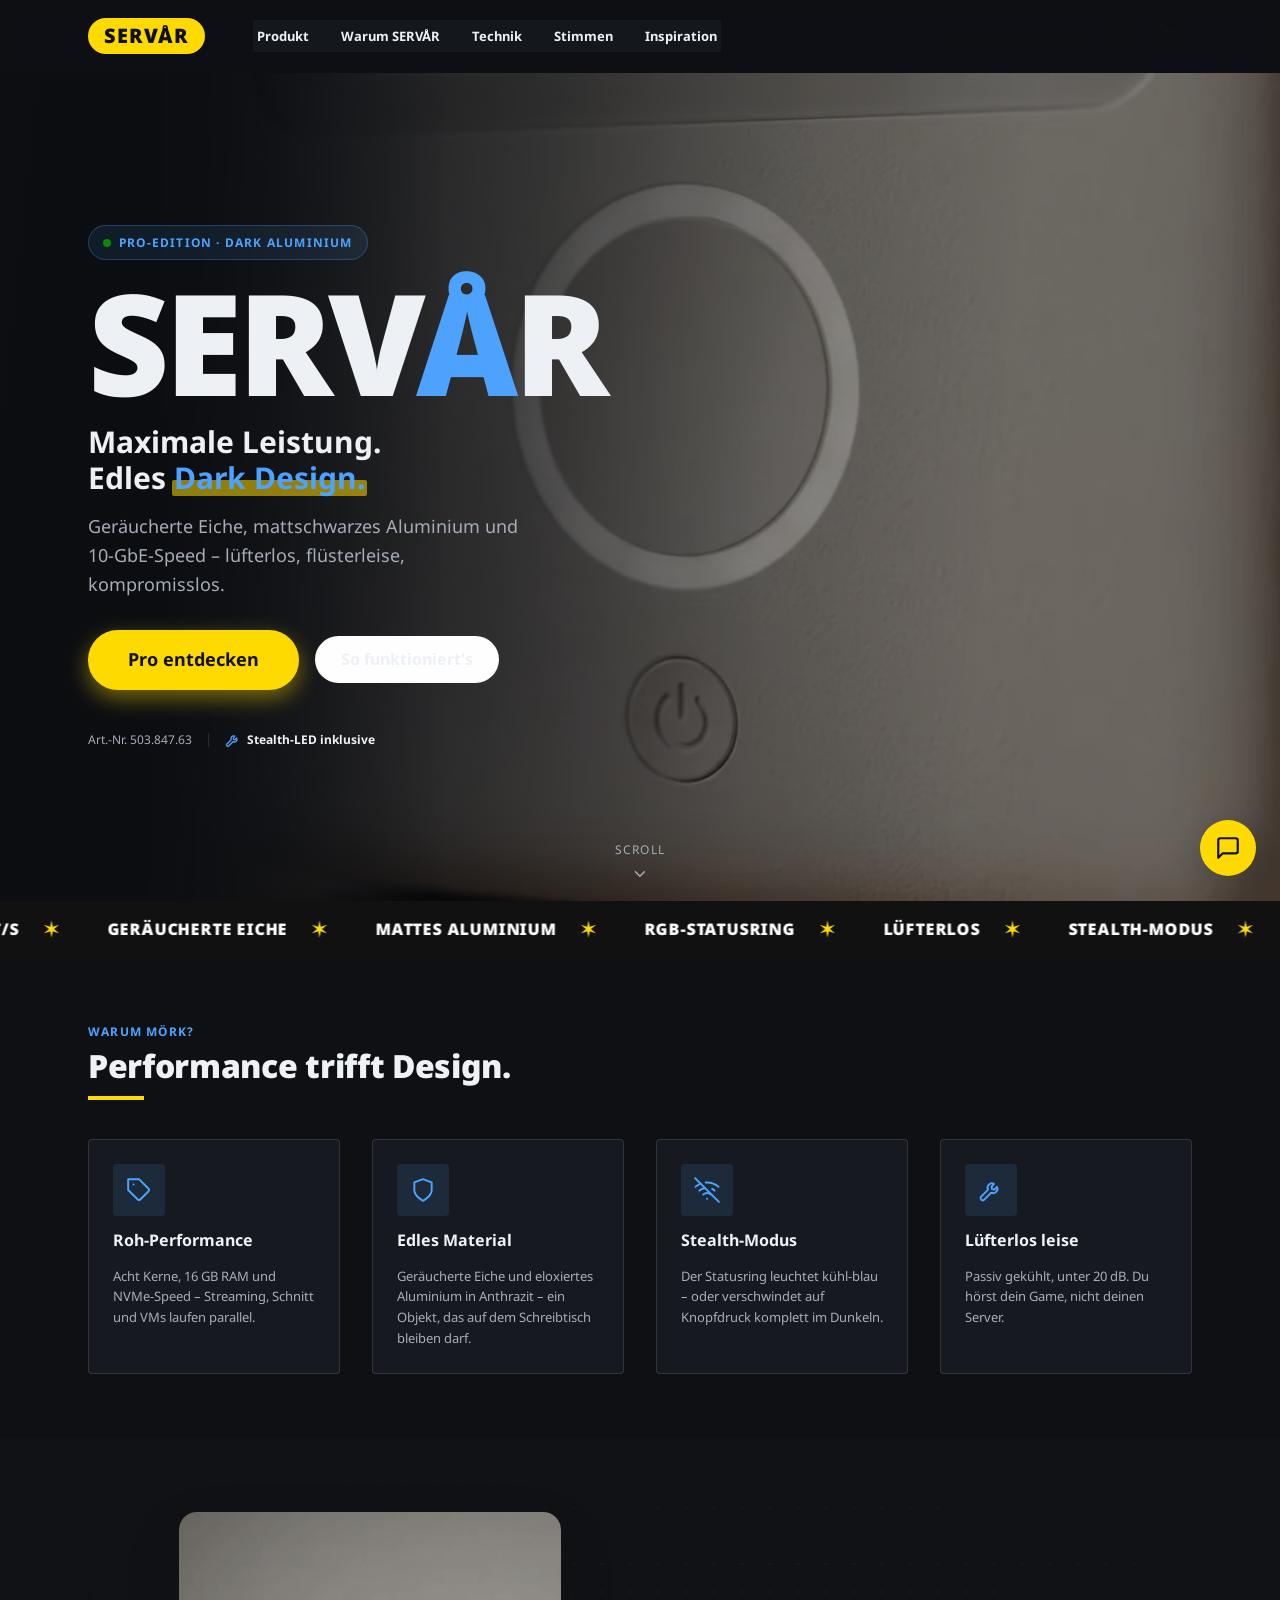
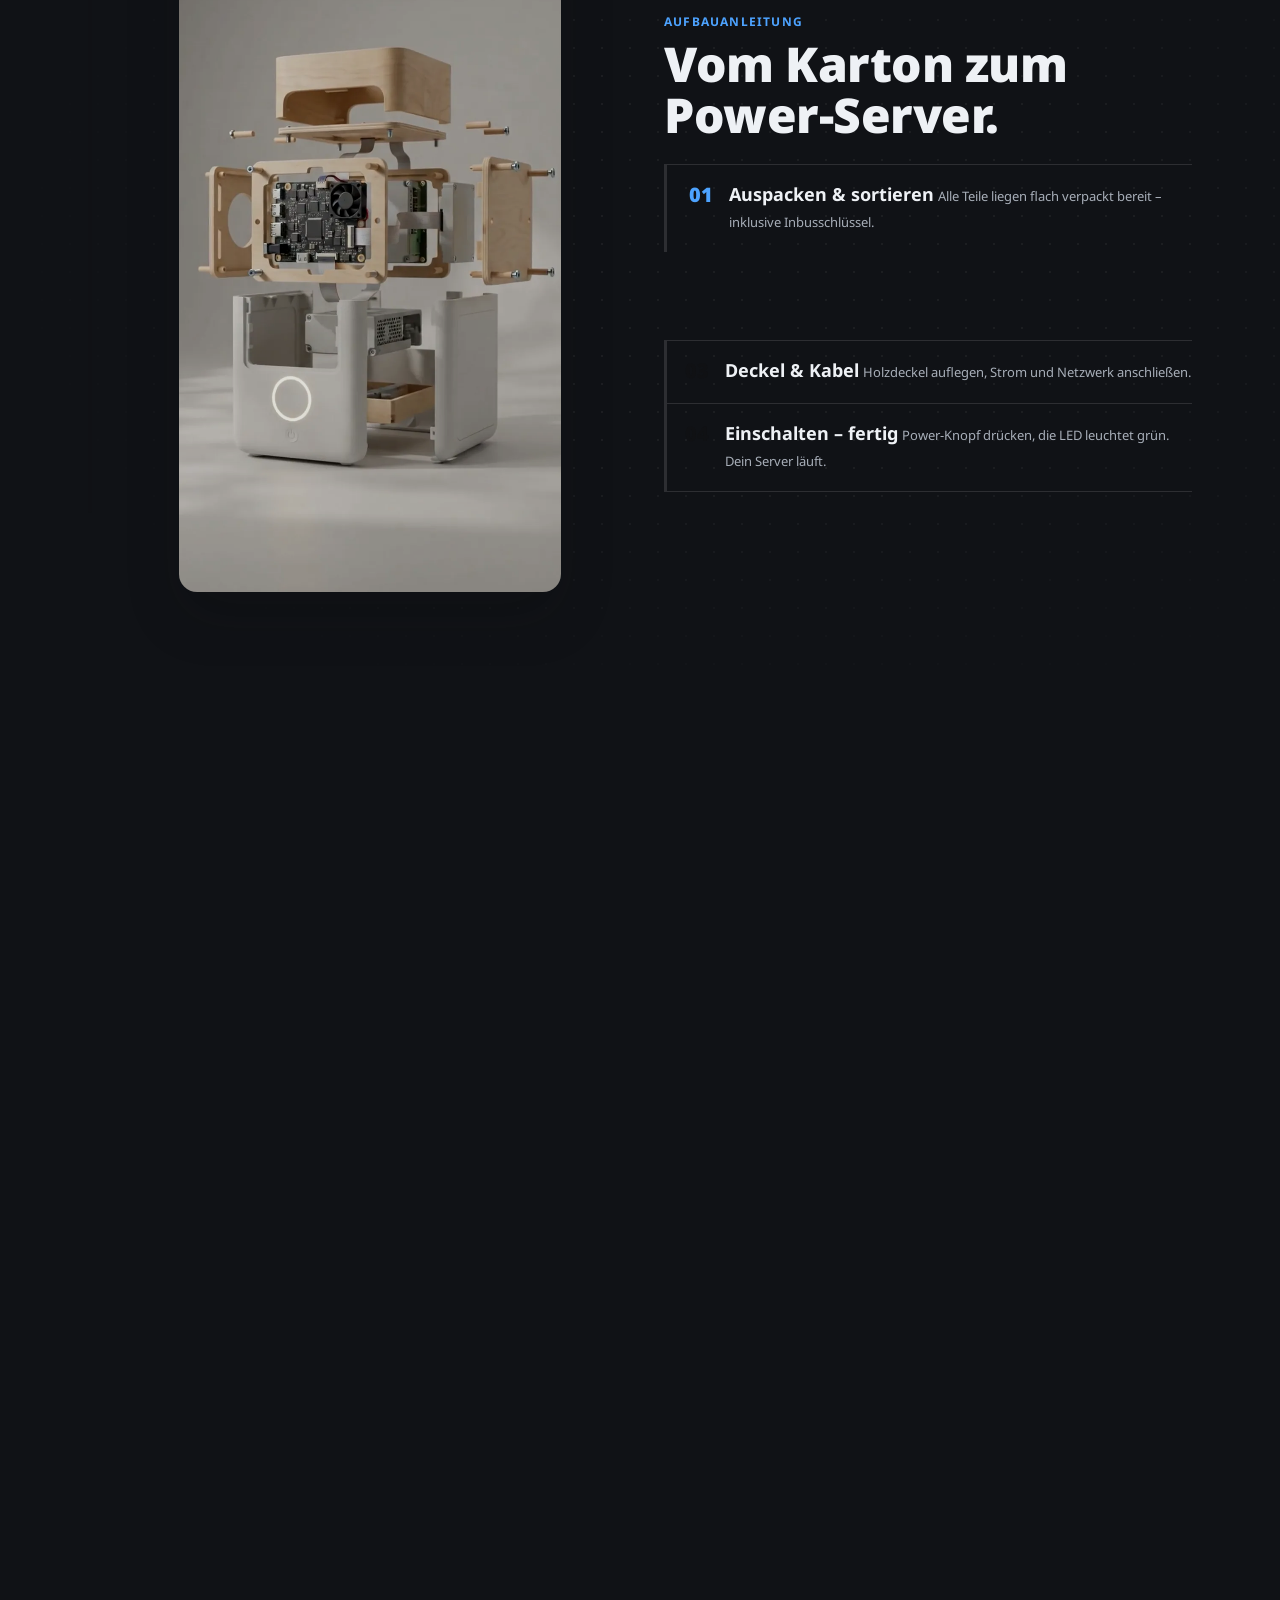
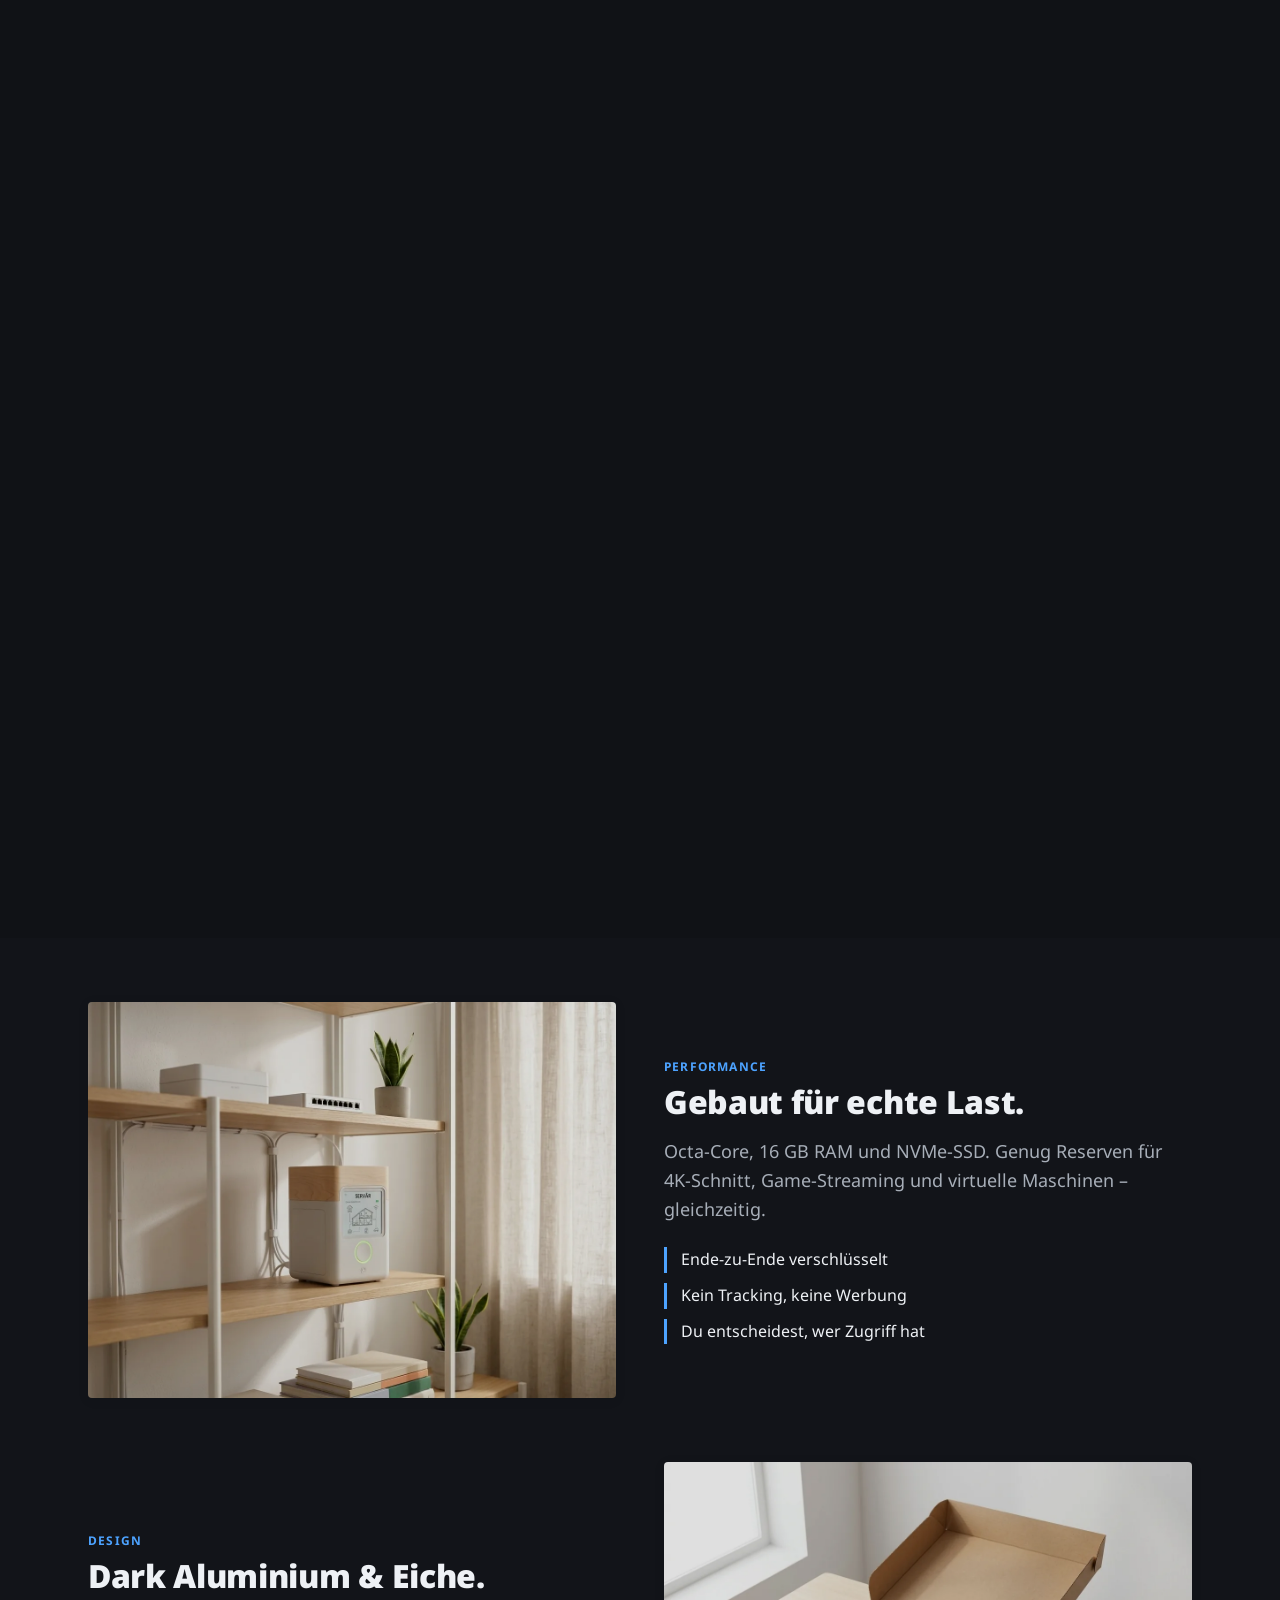
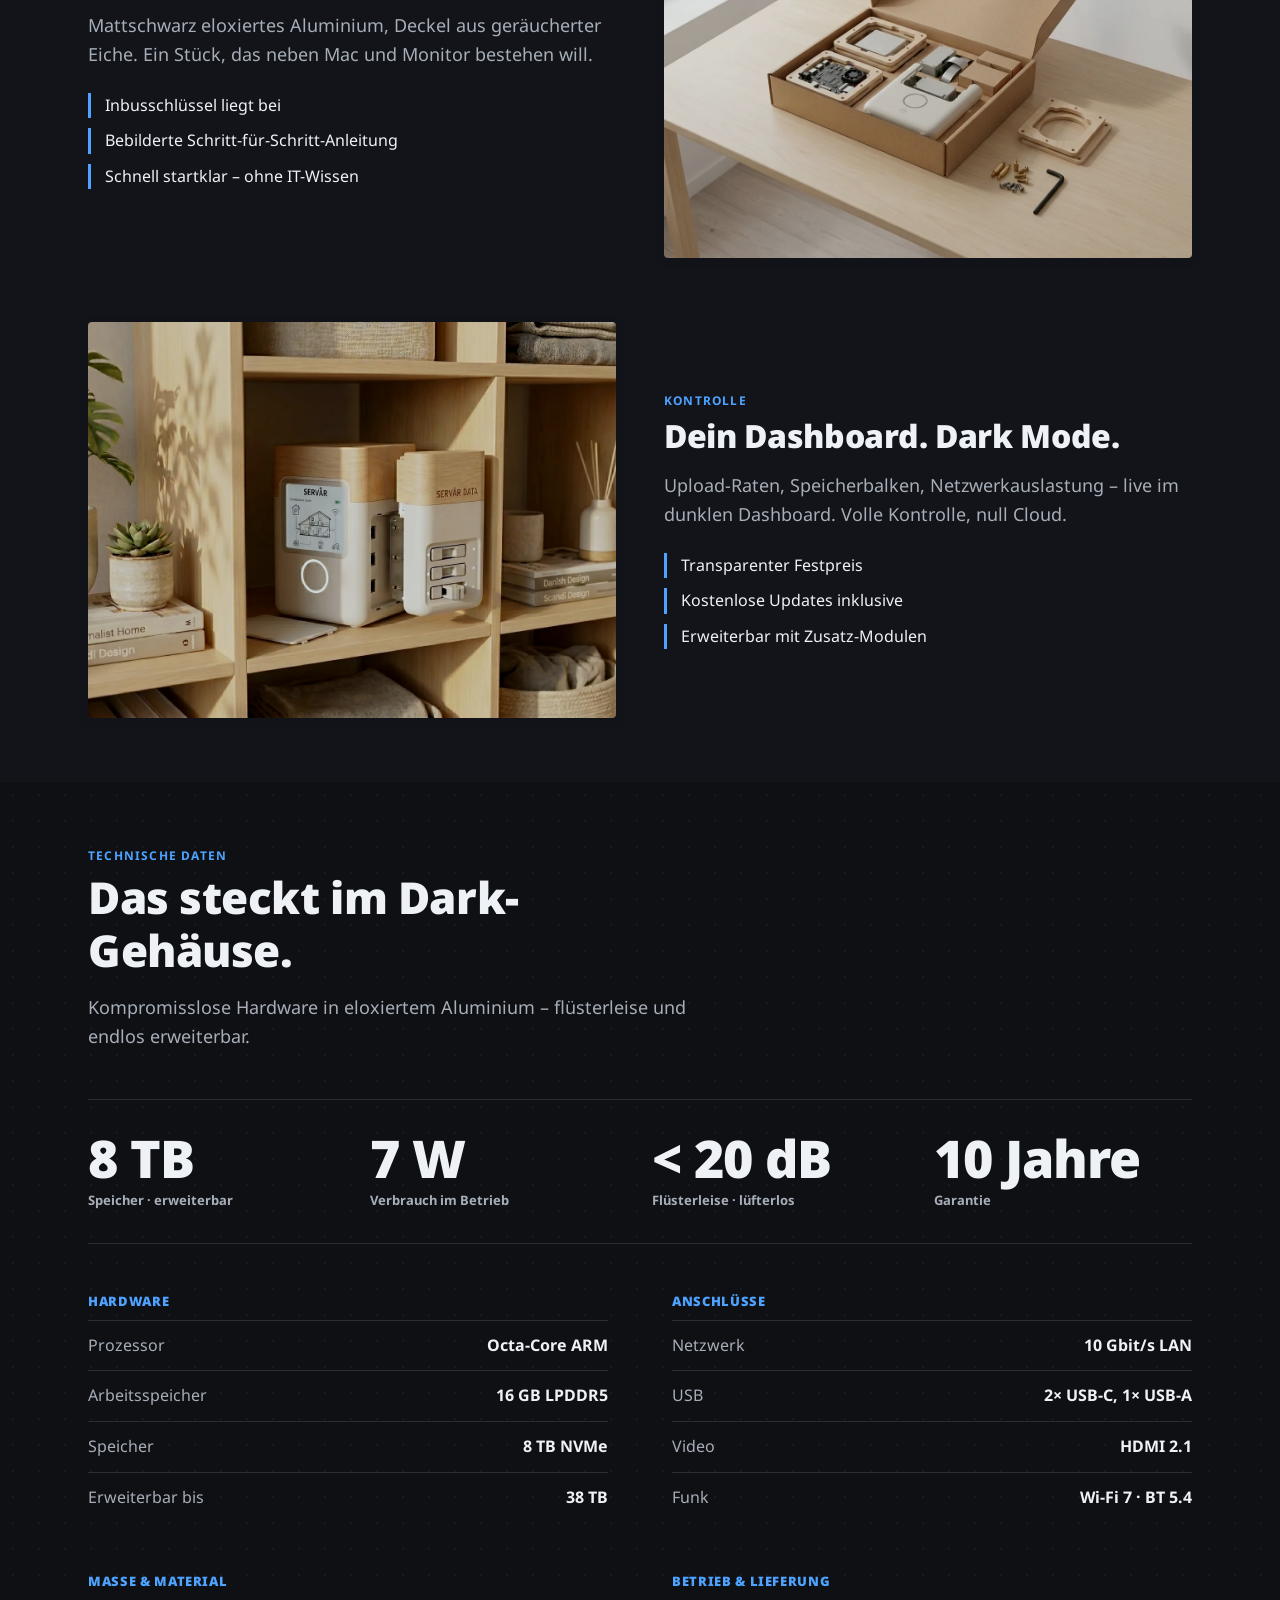
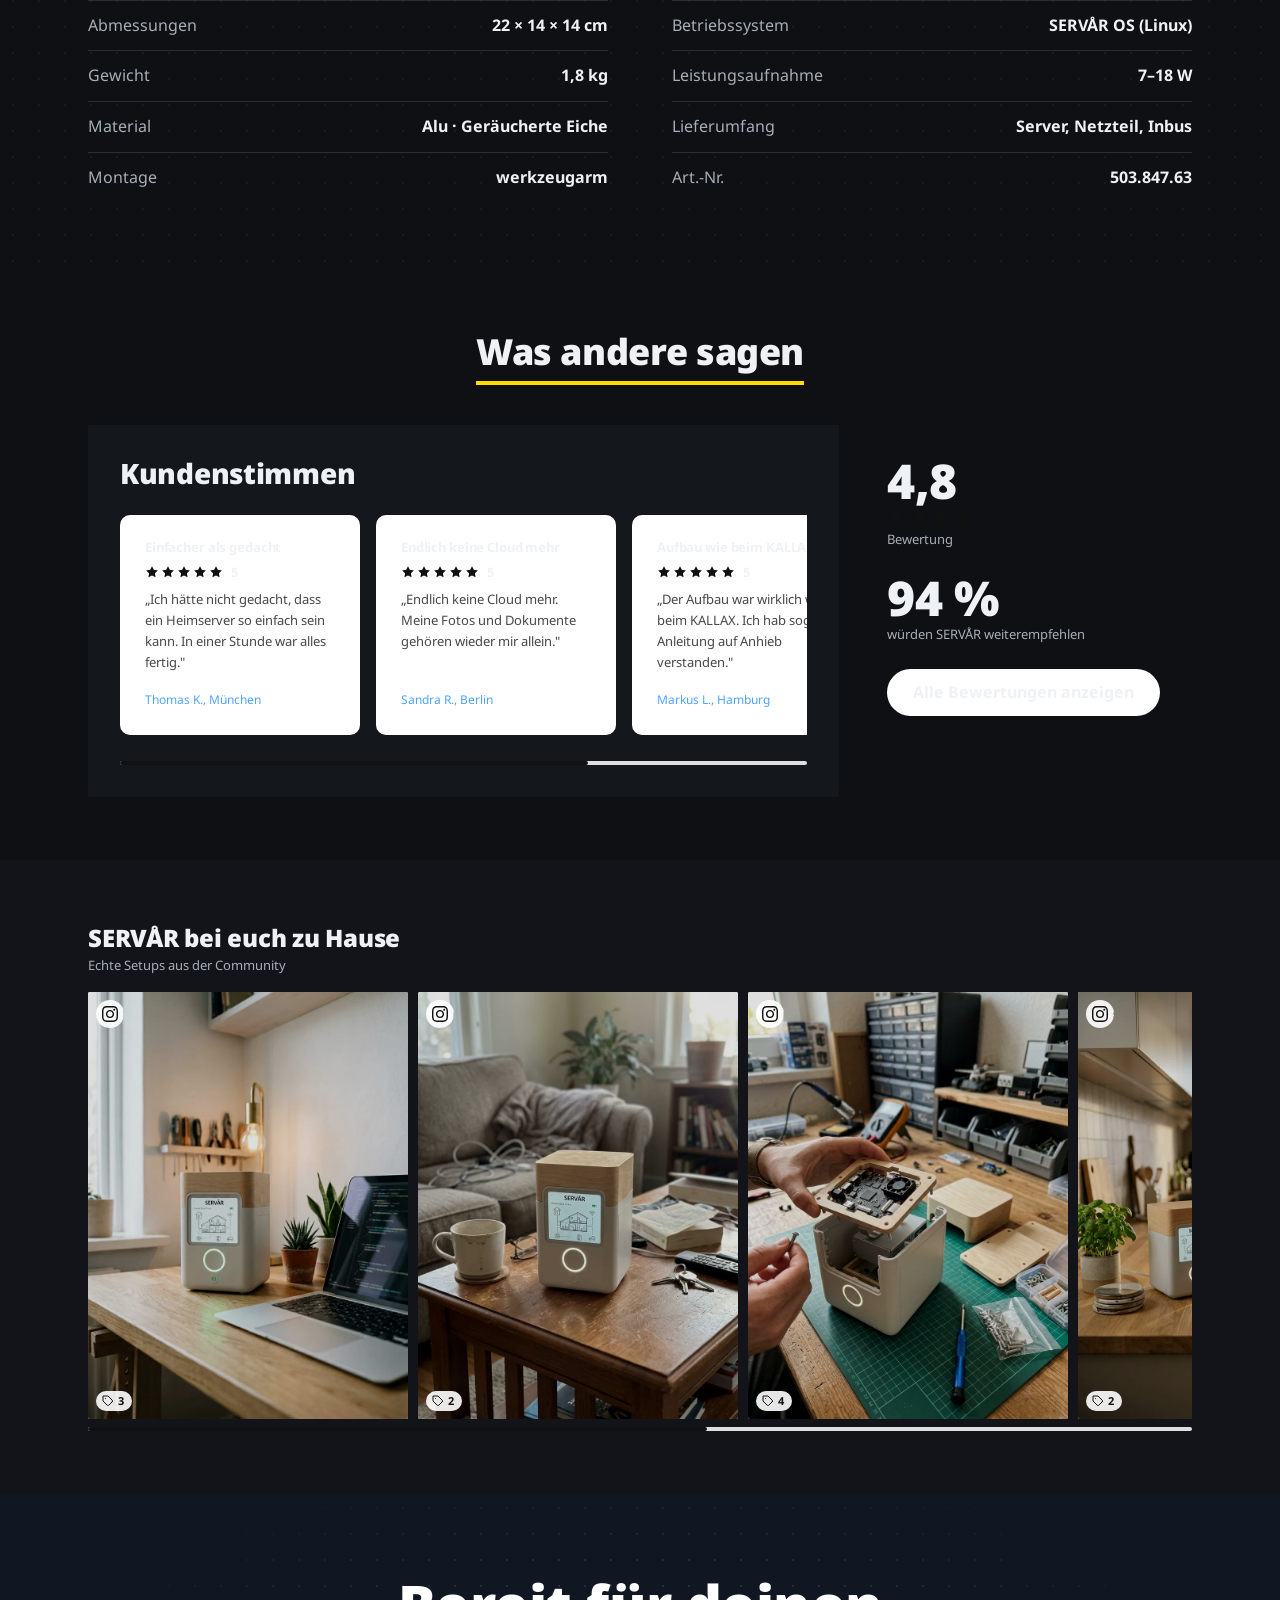
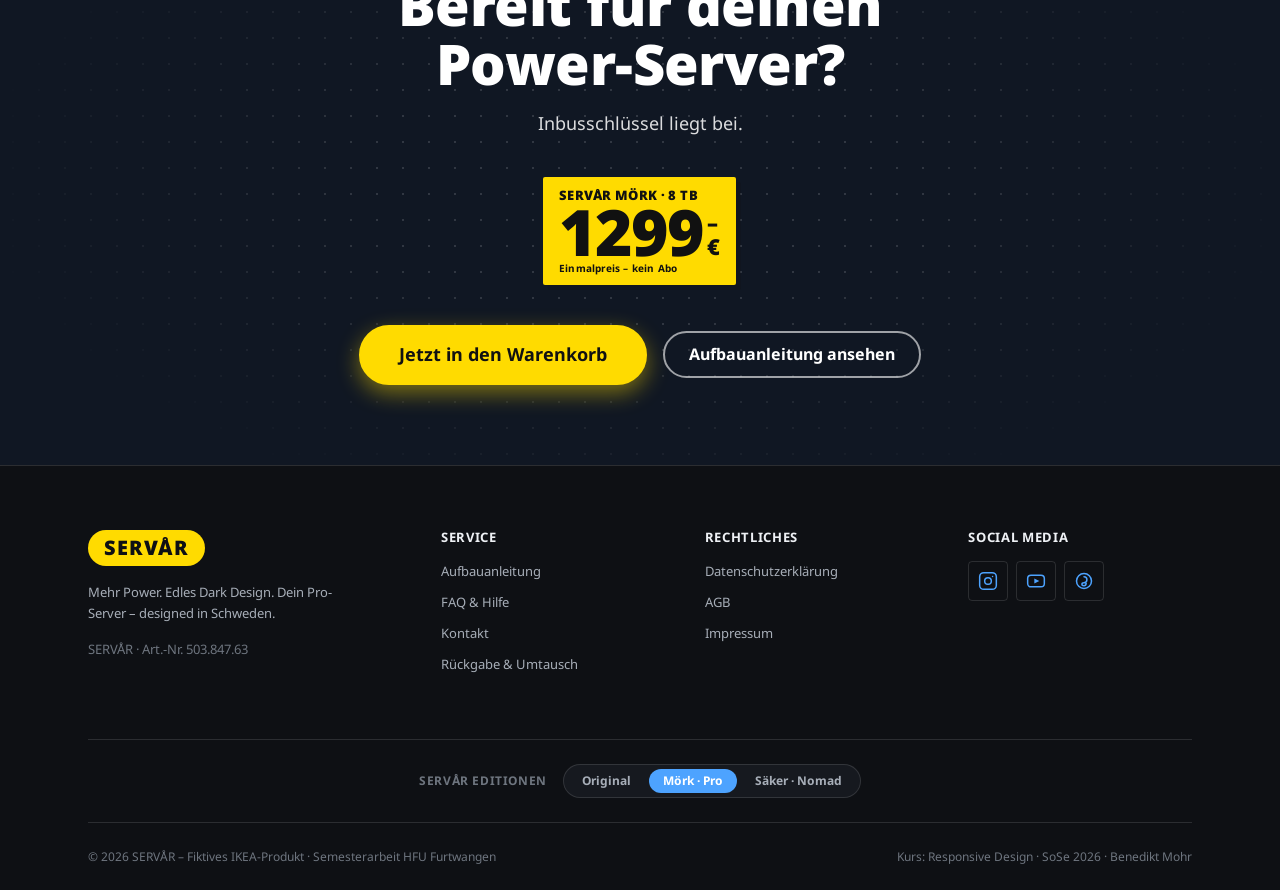
==== commit 29c821ff: "Fix: #top-Anker scrollt wieder nach oben (ID vom sticky Header auf Top-Sentinel verlegt)" ====
--- a/mork.html
+++ b/mork.html
@@ -10,11 +10,12 @@
     <link rel="stylesheet" href="css/themes.css">
 </head>
 <body class="theme-mork">
+<span id="top" aria-hidden="true"></span>
 
 <!-- ========================================================
      SITE HEADER (sticky)
      ======================================================== -->
-<header class="site-header" id="top">
+<header class="site-header">
     <div class="container site-header__inner">
         <a href="#top" class="brand" aria-label="SERVÅR Startseite">SERVÅR</a>
 
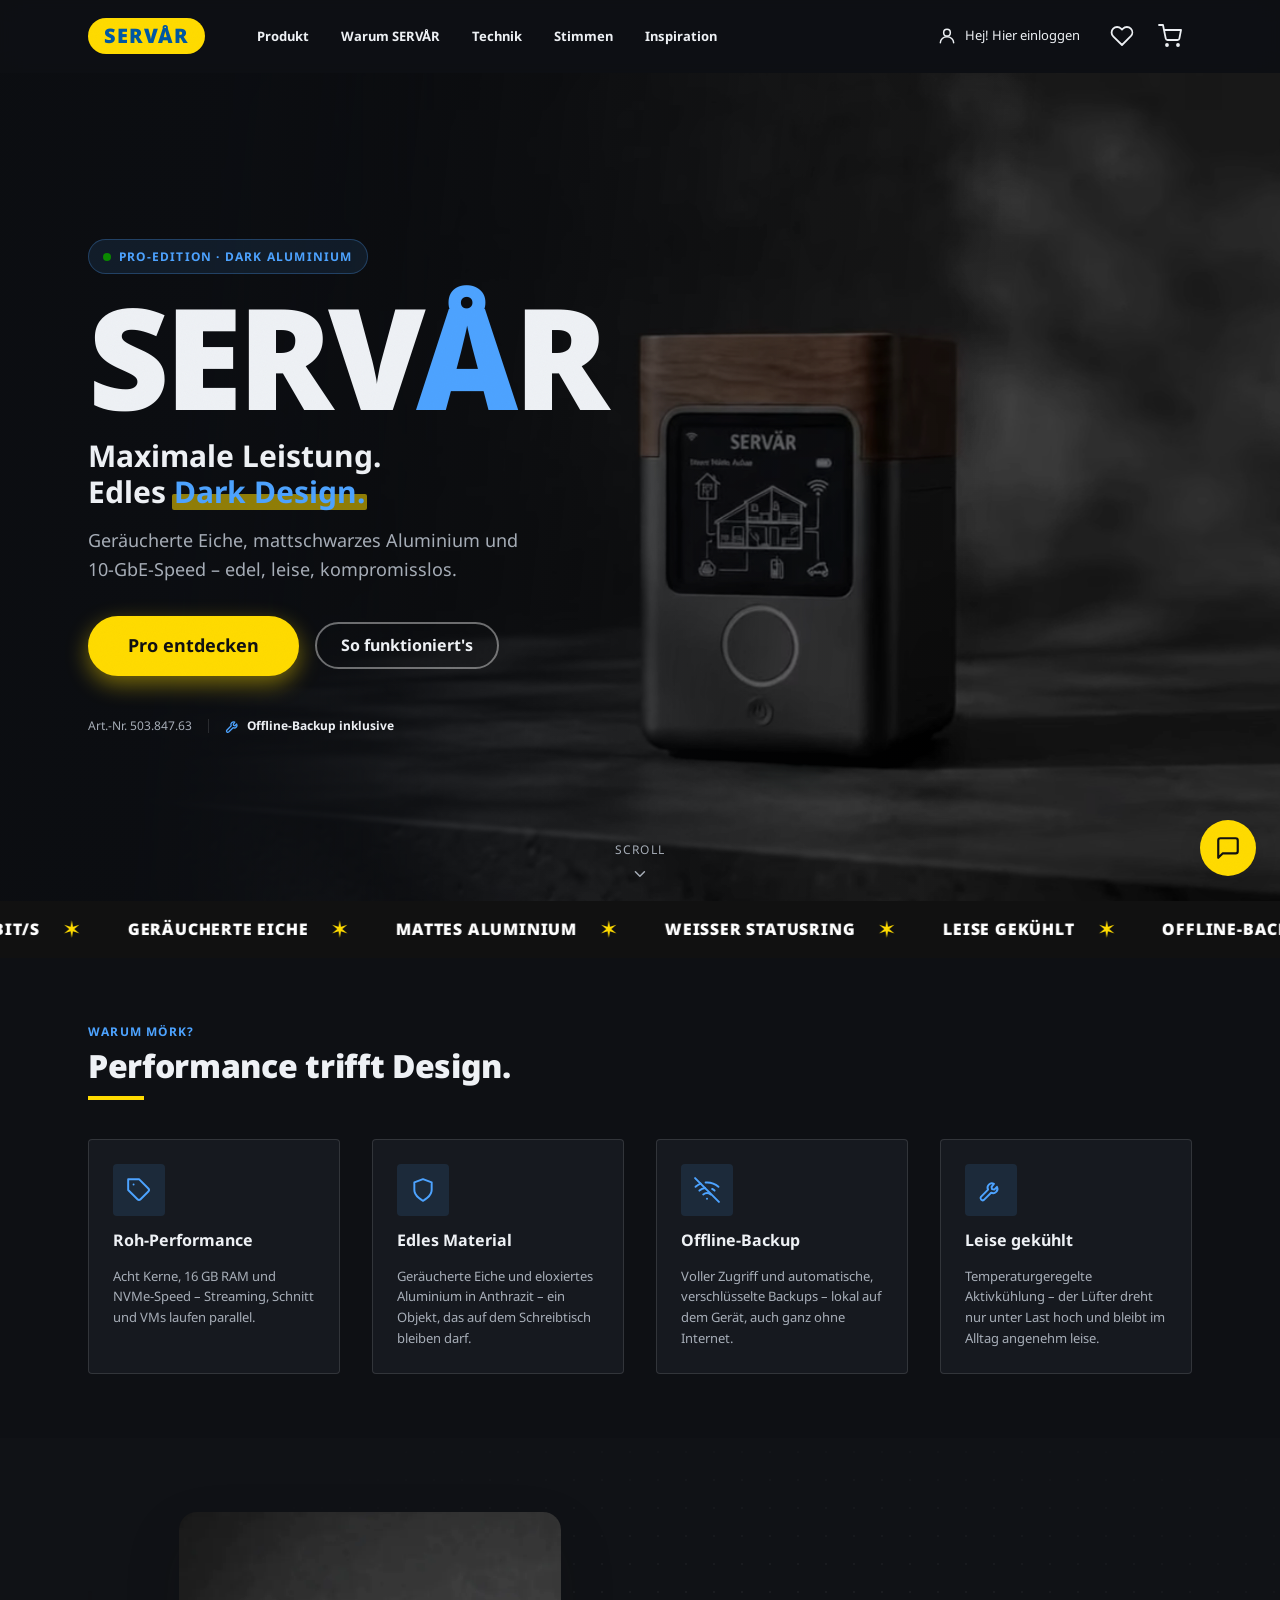
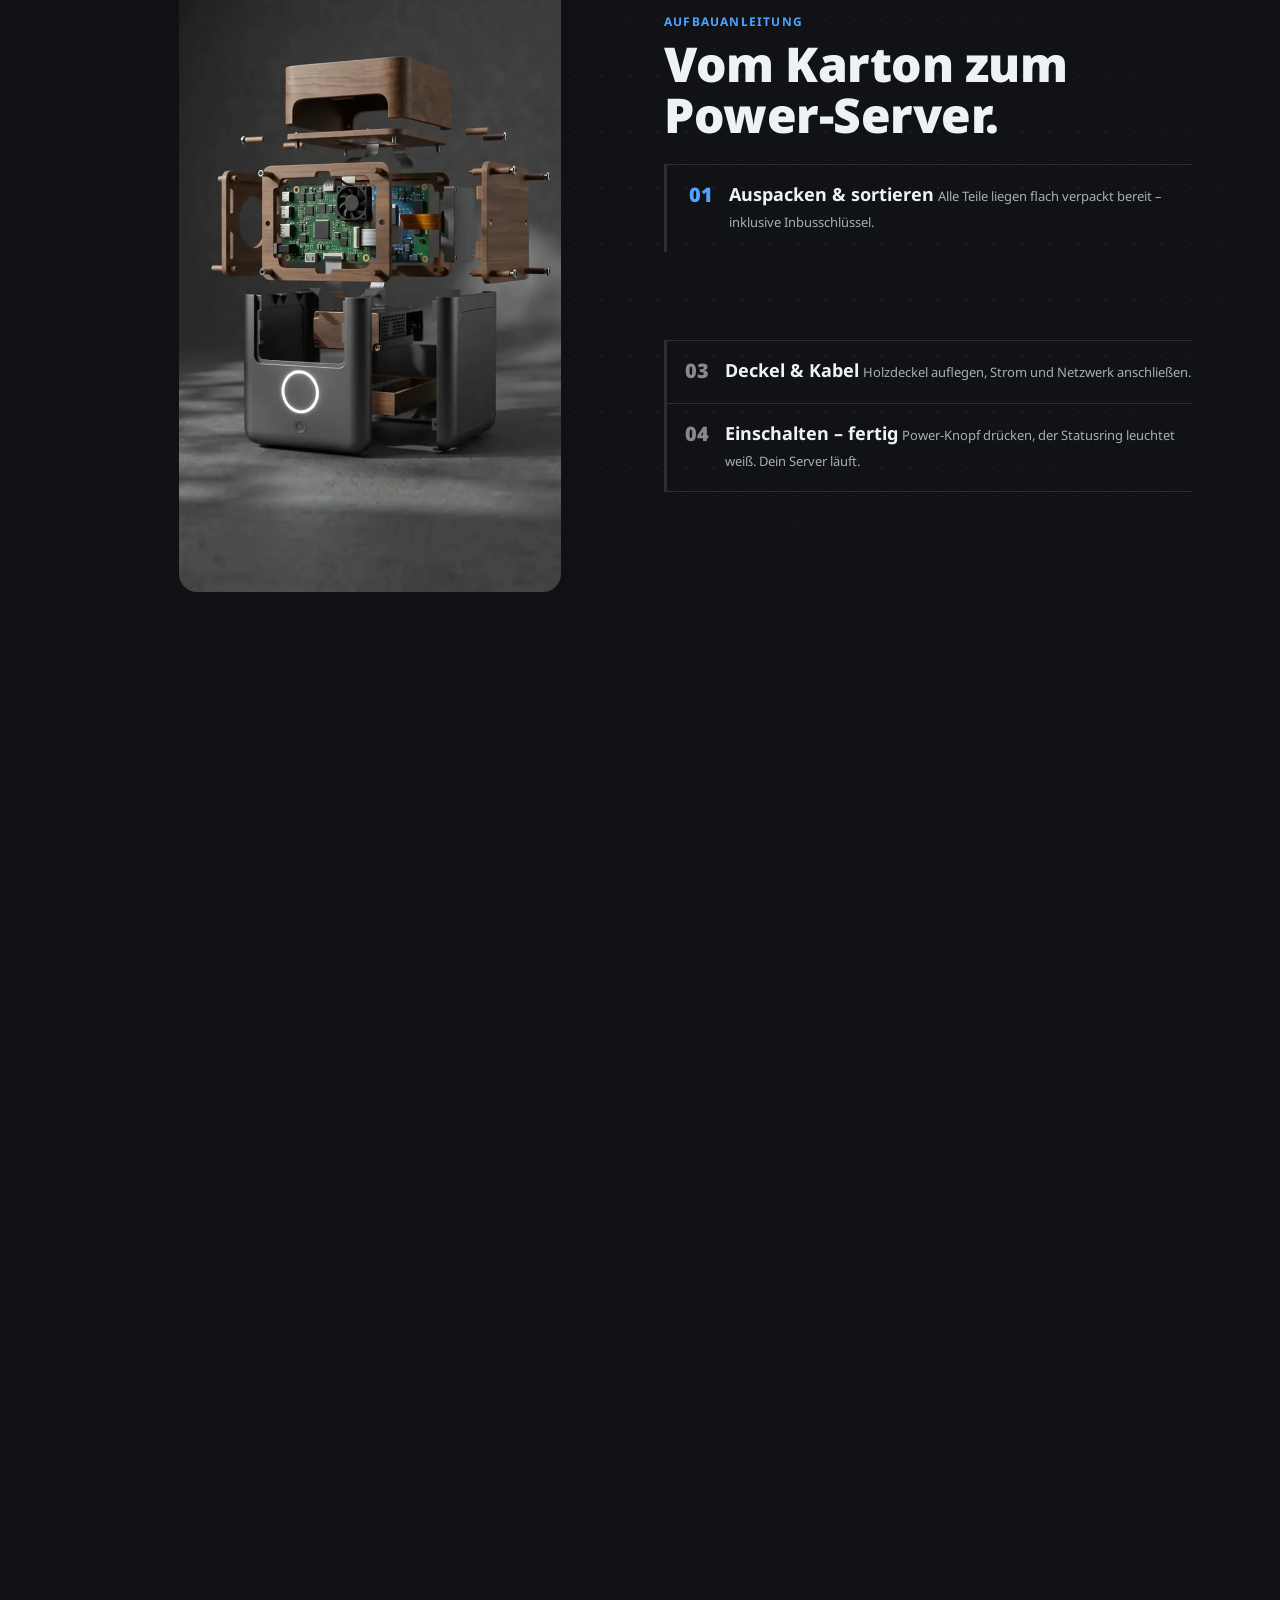
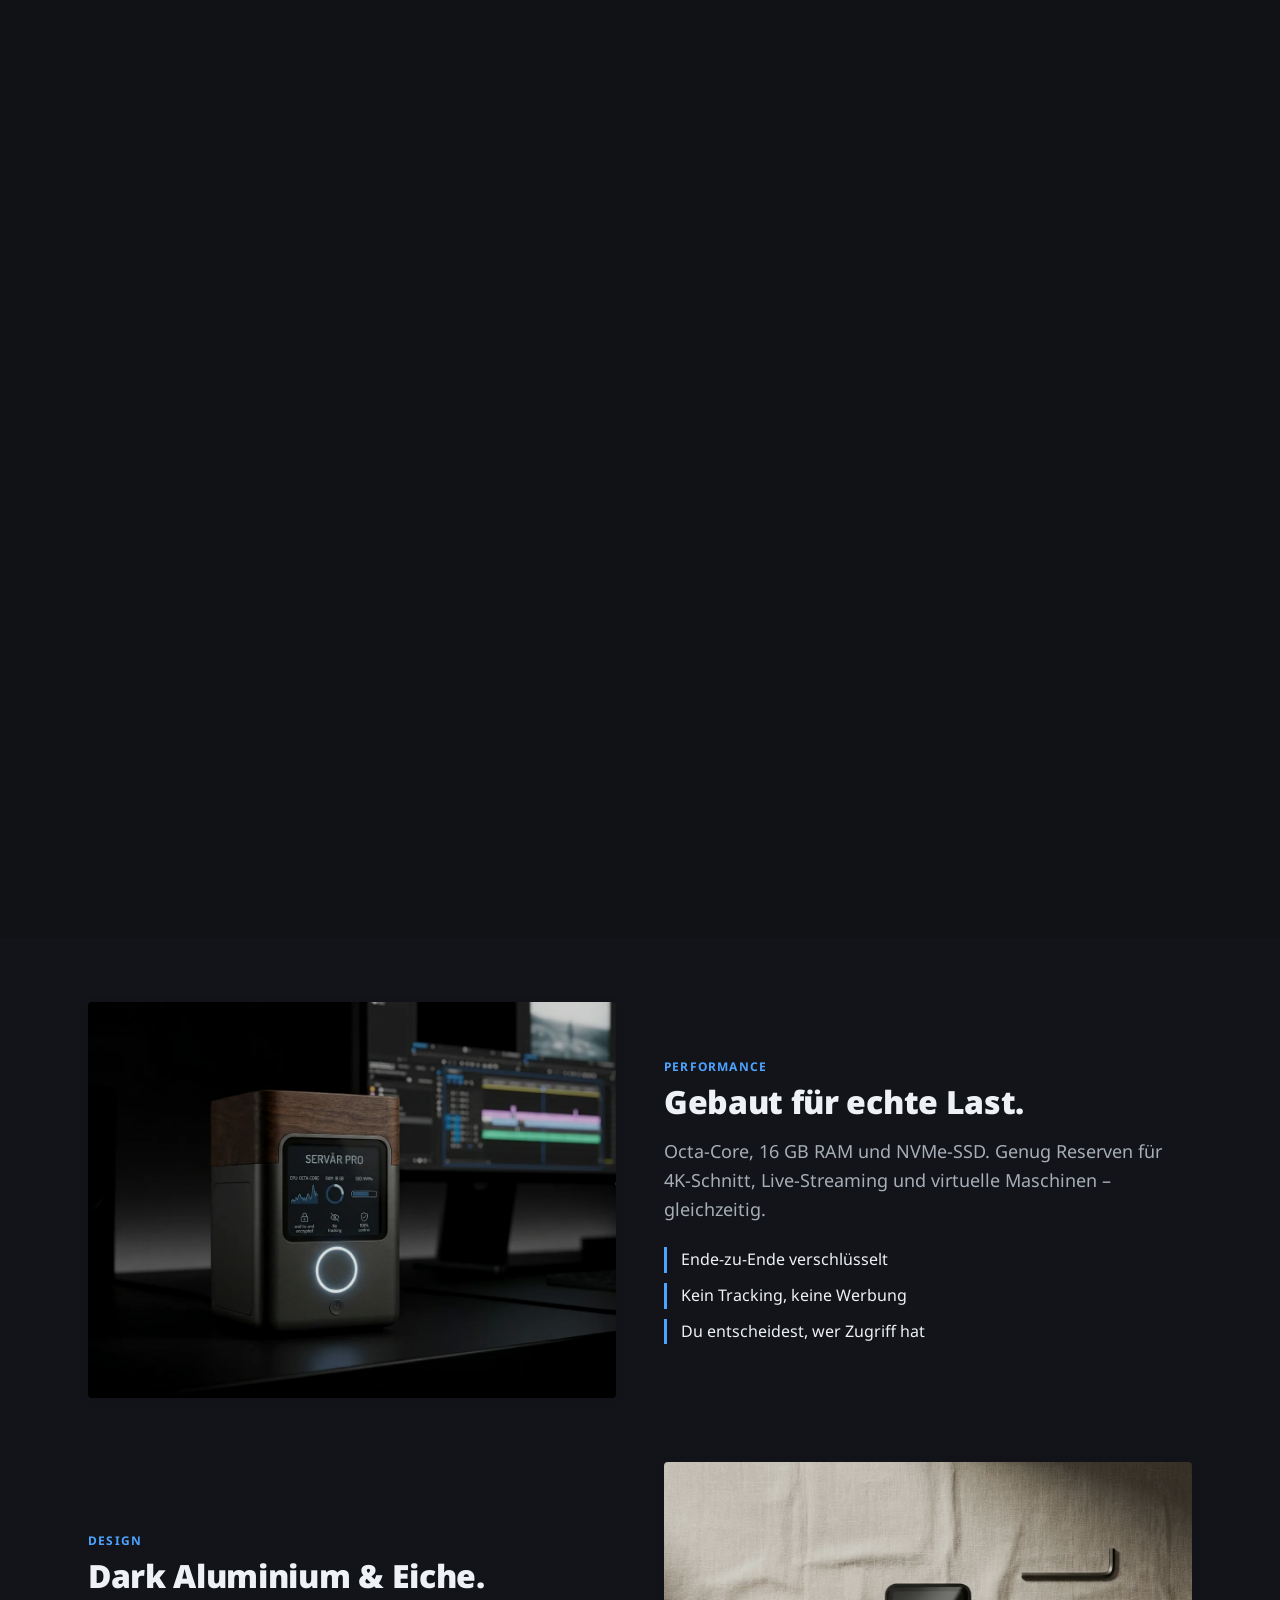
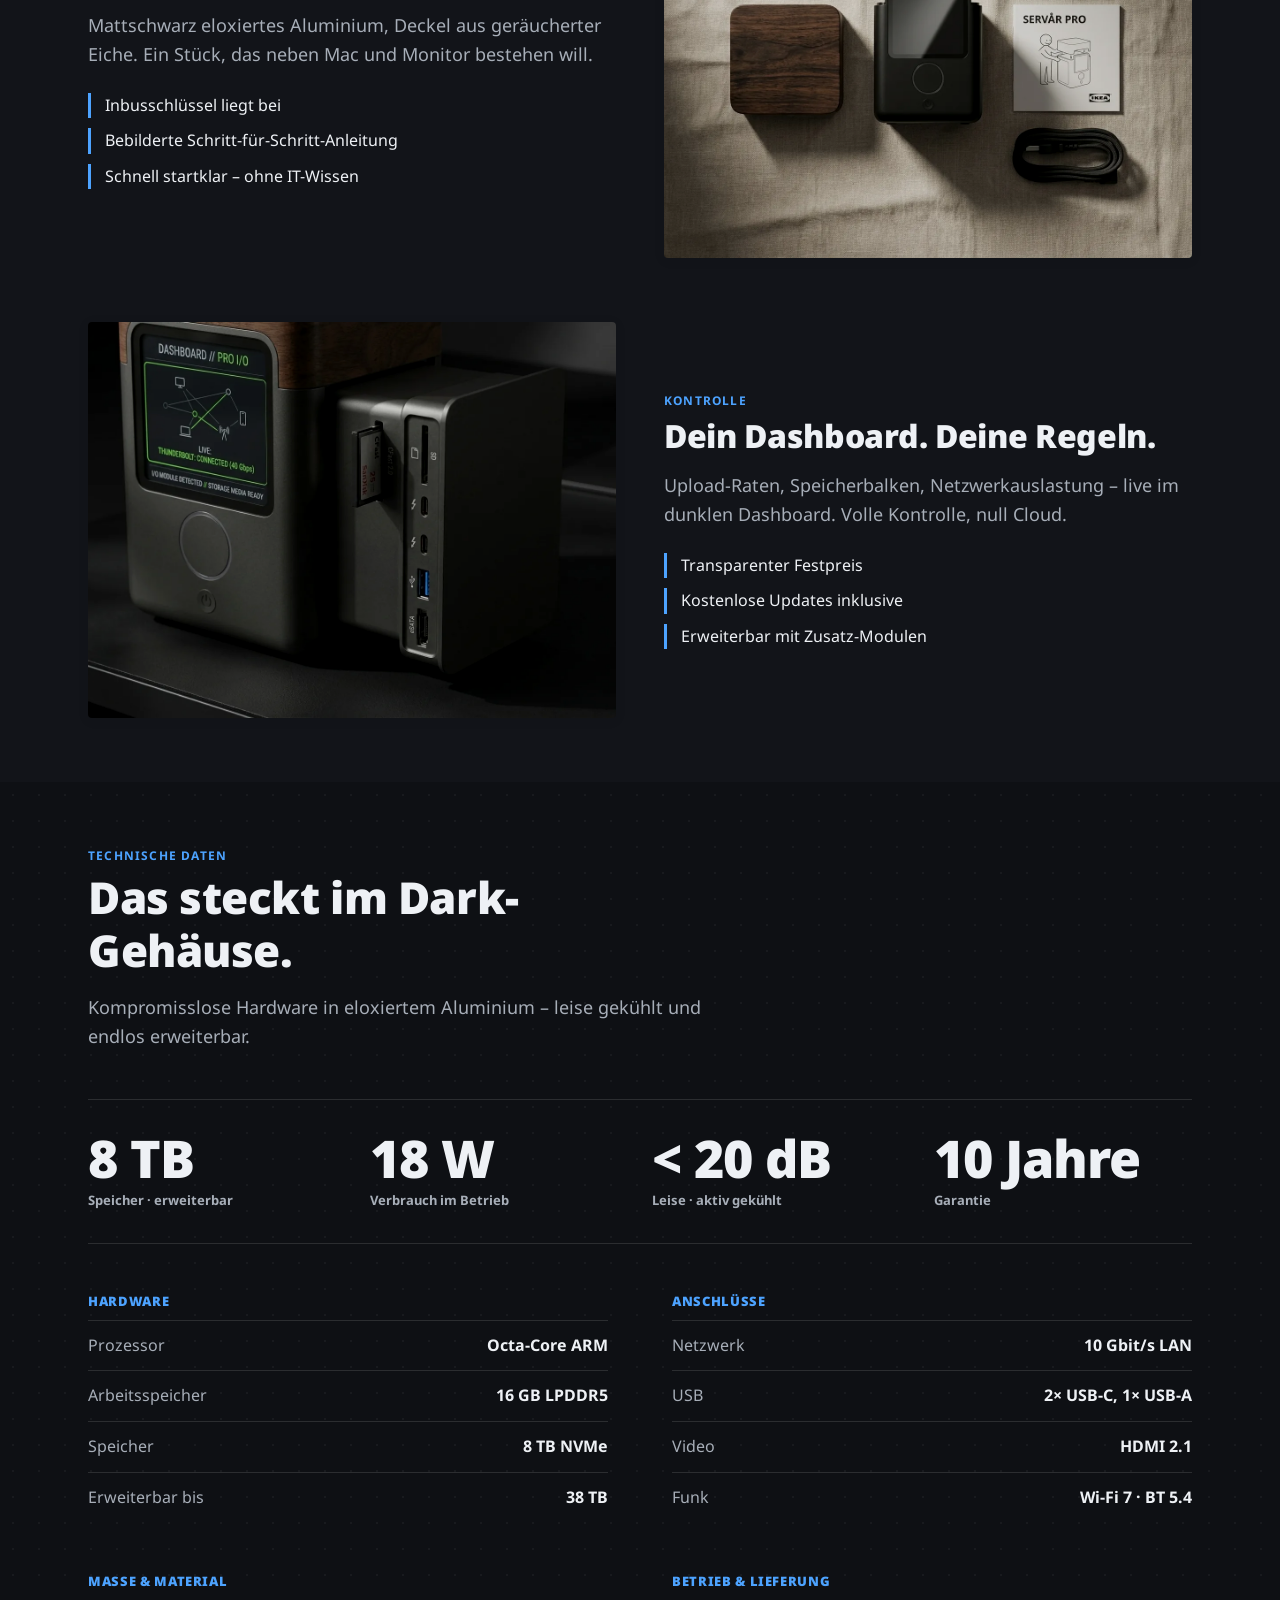
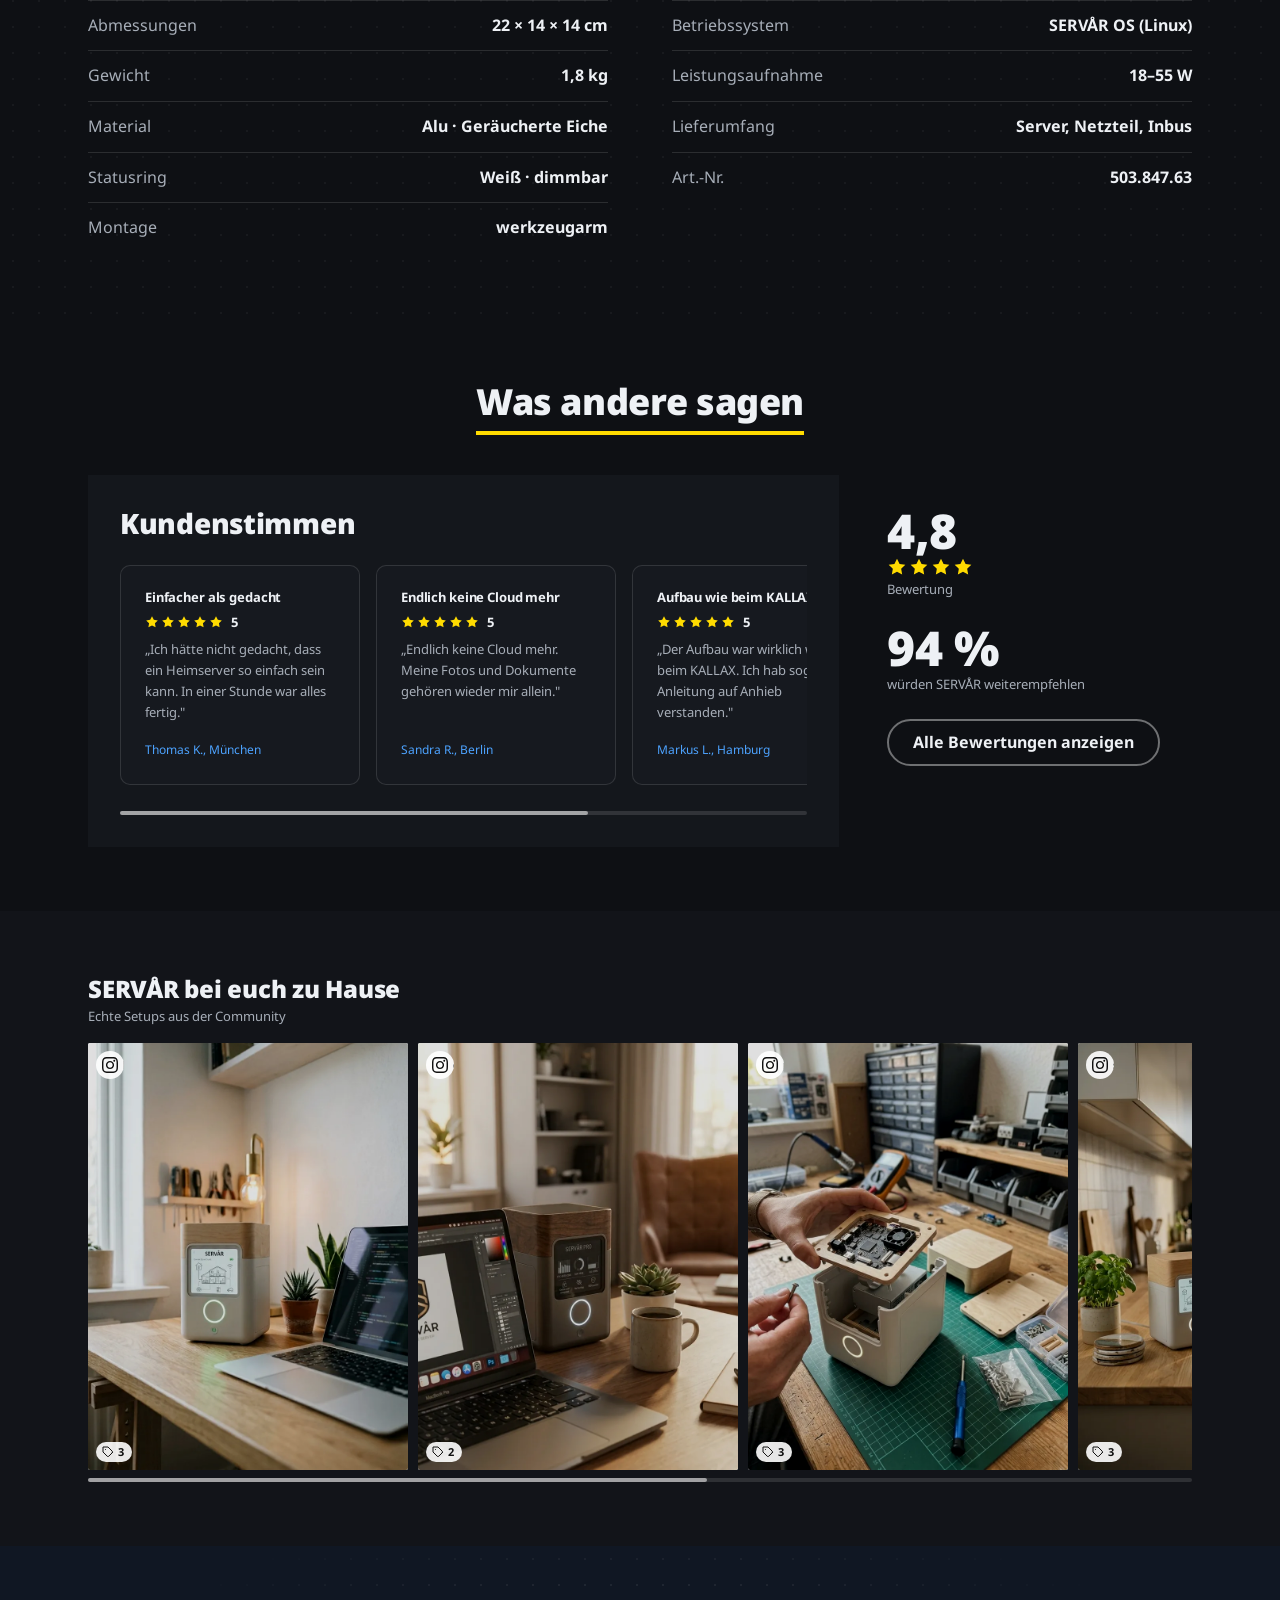
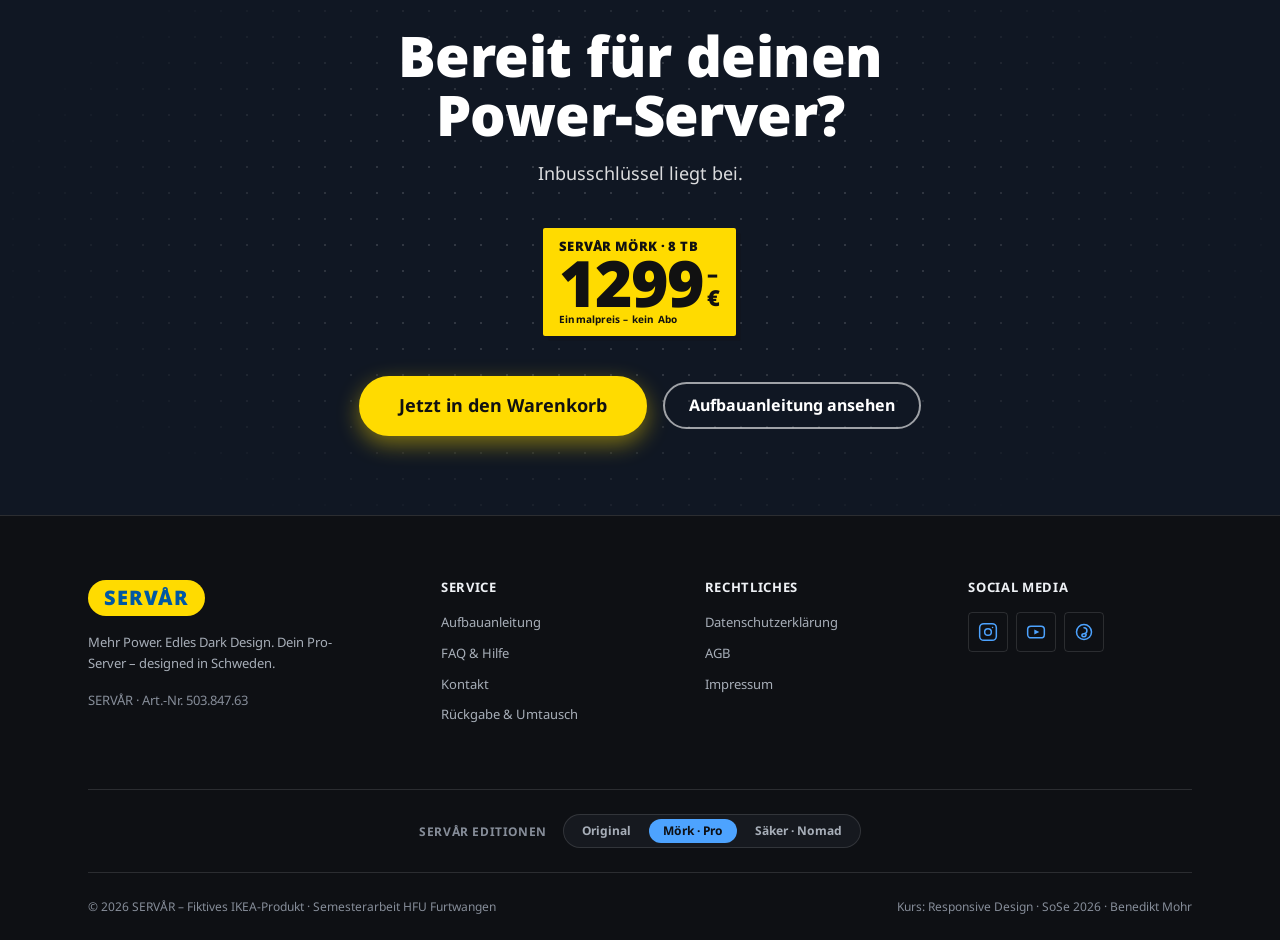
==== commit d3dbcba7: "Editionen finalisiert: eigene Medien (Hero-Video, Canvas, Feature-/Produktbilder) für Mörk & Nomad, " ====
--- a/mork.html
+++ b/mork.html
@@ -4,10 +4,19 @@
     <meta charset="UTF-8">
     <meta name="viewport" content="width=device-width, initial-scale=1.0">
     <title>SERVÅR Mörk – Dark-Aluminium Home-Server für Pros</title>
-    <meta name="description" content="SERVÅR Mörk – die Pro-Edition: geräucherte Eiche, mattschwarzes Aluminium, 10-GbE-Speed und Stealth-LED. Für Gamer, Creator und IT-Enthusiasten.">
+    <meta name="description" content="SERVÅR Mörk – die Pro-Edition: geräucherte Eiche, mattschwarzes Aluminium, 10-GbE-Speed und Offline-Backup. Für Creator, IT-Profis und Power-User.">
+    <!-- LCP: Hero-Poster sofort auffindbar & hoch priorisiert laden
+         (an <video poster> lässt sich fetchpriority nicht direkt setzen) -->
+    <link rel="preload" as="image" href="assets/hero/servar-hero-pro-poster.webp" type="image/webp" fetchpriority="high">
+
     <link rel="stylesheet" href="css/main.css">
     <link rel="stylesheet" href="css/landing.css">
     <link rel="stylesheet" href="css/themes.css">
+
+    <!-- Favicon: „S" der SERVÅR-Wortmarke in IKEA-Blau auf Gelb (alle Seiten gleich) -->
+    <link rel="icon" href="favicon.ico" sizes="32x32">
+    <link rel="icon" href="favicon.svg" type="image/svg+xml">
+    <link rel="apple-touch-icon" href="apple-touch-icon.png">
 </head>
 <body class="theme-mork">
 <span id="top" aria-hidden="true"></span>
@@ -62,9 +71,9 @@
          ==================================================== -->
     <section class="hero" id="hero">
         <video class="hero__video" id="hero-video" autoplay muted loop playsinline preload="auto"
-               poster="assets/hero/servar-hero-poster.webp" aria-hidden="true">
-            <source src="assets/hero/servar-hero.webm" type="video/webm">
-            <source src="assets/hero/servar-hero.mp4" type="video/mp4">
+               poster="assets/hero/servar-hero-pro-poster.webp" aria-hidden="true">
+            <source src="assets/hero/servar-hero-pro.webm" type="video/webm">
+            <source src="assets/hero/servar-hero-pro.mp4" type="video/mp4">
         </video>
         <div class="hero__scrim" aria-hidden="true"></div>
 
@@ -84,7 +93,7 @@
 
                 <p class="hero__lede reveal" style="--reveal-delay:.18s">
                     Geräucherte Eiche, mattschwarzes Aluminium und 10-GbE-Speed –
-                    lüfterlos, flüsterleise, kompromisslos.
+                    edel, leise, kompromisslos.
                 </p>
 
                 <div class="hero__ctas reveal" style="--reveal-delay:.24s">
@@ -97,7 +106,7 @@
                     <span class="hero__sep"></span>
                     <span class="hero__meta-badge">
                         <svg viewBox="0 0 24 24" fill="none" stroke="currentColor" stroke-width="2" stroke-linecap="round" stroke-linejoin="round" aria-hidden="true"><path d="M14.7 6.3a4 4 0 0 0-5.4 5.4l-6.6 6.6a2 2 0 0 0 2.8 2.8l6.6-6.6a4 4 0 0 0 5.4-5.4l-2.5 2.5-2.1-.4-.4-2.1z"/></svg>
-                        Stealth-LED inklusive
+                        Offline-Backup inklusive
                     </span>
                 </div>
             </div>
@@ -119,15 +128,15 @@
             <span class="marquee__item">10 Gbit/s</span>
             <span class="marquee__item">Geräucherte Eiche</span>
             <span class="marquee__item">Mattes Aluminium</span>
-            <span class="marquee__item">RGB-Statusring</span>
-            <span class="marquee__item">Lüfterlos</span>
-            <span class="marquee__item">Stealth-Modus</span>
+            <span class="marquee__item">Weißer Statusring</span>
+            <span class="marquee__item">Leise gekühlt</span>
+            <span class="marquee__item">Offline-Backup</span>
             <span class="marquee__item">10 Gbit/s</span>
             <span class="marquee__item">Geräucherte Eiche</span>
             <span class="marquee__item">Mattes Aluminium</span>
-            <span class="marquee__item">RGB-Statusring</span>
-            <span class="marquee__item">Lüfterlos</span>
-            <span class="marquee__item">Stealth-Modus</span>
+            <span class="marquee__item">Weißer Statusring</span>
+            <span class="marquee__item">Leise gekühlt</span>
+            <span class="marquee__item">Offline-Backup</span>
         </div>
     </div>
 
@@ -163,16 +172,16 @@
                     <span class="trust__icon">
                         <svg viewBox="0 0 24 24" fill="none" stroke="currentColor" stroke-width="1.8" stroke-linecap="round" stroke-linejoin="round"><path d="M1 1l22 22"/><path d="M16.72 11.06A10.94 10.94 0 0 1 19 12.55"/><path d="M5 12.55a10.94 10.94 0 0 1 5.17-2.39"/><path d="M10.71 5.05A16 16 0 0 1 22.58 9"/><path d="M1.42 9a15.91 15.91 0 0 1 4.7-2.88"/><path d="M8.53 16.11a6 6 0 0 1 6.95 0"/><line x1="12" y1="20" x2="12.01" y2="20"/></svg>
                     </span>
-                    <span class="trust__item-title">Stealth-Modus</span>
-                    <span class="trust__text">Der Statusring leuchtet kühl-blau – oder verschwindet auf Knopfdruck komplett im Dunkeln.</span>
+                    <span class="trust__item-title">Offline-Backup</span>
+                    <span class="trust__text">Voller Zugriff und automatische, verschlüsselte Backups – lokal auf dem Gerät, auch ganz ohne Internet.</span>
                 </div>
 
                 <div class="trust__item reveal" style="--reveal-delay:.3s;">
                     <span class="trust__icon">
                         <svg viewBox="0 0 24 24" fill="none" stroke="currentColor" stroke-width="1.8" stroke-linecap="round" stroke-linejoin="round"><path d="M14.7 6.3a4 4 0 0 0-5.4 5.4l-6.6 6.6a2 2 0 0 0 2.8 2.8l6.6-6.6a4 4 0 0 0 5.4-5.4l-2.5 2.5-2.1-.4-.4-2.1z"/></svg>
                     </span>
-                    <span class="trust__item-title">Lüfterlos leise</span>
-                    <span class="trust__text">Passiv gekühlt, unter 20 dB. Du hörst dein Game, nicht deinen Server.</span>
+                    <span class="trust__item-title">Leise gekühlt</span>
+                    <span class="trust__text">Temperaturgeregelte Aktivkühlung – der Lüfter dreht nur unter Last hoch und bleibt im Alltag angenehm leise.</span>
                 </div>
             </div>
         </div>
@@ -195,6 +204,7 @@
 
                     <div class="assembly__scene">
                         <canvas class="assembly__canvas" id="assembly-canvas" width="900" height="1600"
+                                data-frames="assets/server/frames-pro"
                                 role="img" aria-label="SERVÅR baut sich Schritt für Schritt zusammen"></canvas>
                     </div>
                 </div>
@@ -229,7 +239,7 @@
                             <span class="assembly__step-num">04</span>
                             <div>
                                 <span class="assembly__step-title">Einschalten – fertig</span>
-                                <span class="assembly__step-text">Power-Knopf drücken, die LED leuchtet grün. Dein Server läuft.</span>
+                                <span class="assembly__step-text">Power-Knopf drücken, der Statusring leuchtet weiß. Dein Server läuft.</span>
                             </div>
                         </li>
                     </ol>
@@ -248,12 +258,12 @@
 
             <div class="feature__row">
                 <div class="feature__media reveal reveal--left">
-                    <img class="feature__media-img" src="assets/img/feature-privatsphaere.webp" alt="SERVÅR Home-Server aufgeräumt im Zuhause" loading="lazy" decoding="async">
+                    <img class="feature__media-img" src="assets/img/feature-performance.webp" alt="SERVÅR Mörk – Studio-Produktfoto des dunklen Aluminium-Gehäuses" loading="lazy" decoding="async">
                 </div>
                 <div class="reveal reveal--right">
                     <p class="feature__eyebrow">Performance</p>
                     <h2 class="feature__title">Gebaut für echte Last.</h2>
-                    <p class="feature__text">Octa-Core, 16 GB RAM und NVMe-SSD. Genug Reserven für 4K-Schnitt, Game-Streaming und virtuelle Maschinen – gleichzeitig.</p>
+                    <p class="feature__text">Octa-Core, 16 GB RAM und NVMe-SSD. Genug Reserven für 4K-Schnitt, Live-Streaming und virtuelle Maschinen – gleichzeitig.</p>
                     <ul class="feature__list">
                         <li>Ende-zu-Ende verschlüsselt</li>
                         <li>Kein Tracking, keine Werbung</li>
@@ -264,7 +274,7 @@
 
             <div class="feature__row feature__row--reverse">
                 <div class="feature__media reveal reveal--right">
-                    <img class="feature__media-img" src="assets/img/feature-aufbau.webp" alt="SERVÅR Flat-Pack – Module und Inbusschlüssel zum Aufbau" loading="lazy" decoding="async">
+                    <img class="feature__media-img" src="assets/img/feature-design.webp" alt="SERVÅR Mörk – Bauteile in dunklem Aluminium, ordentlich angeordnet" loading="lazy" decoding="async">
                 </div>
                 <div class="reveal reveal--left">
                     <p class="feature__eyebrow">Design</p>
@@ -280,11 +290,11 @@
 
             <div class="feature__row">
                 <div class="feature__media reveal reveal--left">
-                    <img class="feature__media-img" src="assets/img/feature-kosten.webp" alt="SERVÅR mit Erweiterungs-Modul" loading="lazy" decoding="async">
+                    <img class="feature__media-img" src="assets/img/feature-kontrolle.webp" alt="SERVÅR Mörk – Modul dockt an den Server an" loading="lazy" decoding="async">
                 </div>
                 <div class="reveal reveal--right">
                     <p class="feature__eyebrow">Kontrolle</p>
-                    <h2 class="feature__title">Dein Dashboard. Dark Mode.</h2>
+                    <h2 class="feature__title">Dein Dashboard. Deine Regeln.</h2>
                     <p class="feature__text">Upload-Raten, Speicherbalken, Netzwerkauslastung – live im dunklen Dashboard. Volle Kontrolle, null Cloud.</p>
                     <ul class="feature__list">
                         <li>Transparenter Festpreis</li>
@@ -306,7 +316,7 @@
             <div class="specs__head reveal">
                 <span class="specs__eyebrow">Technische Daten</span>
                 <h2 class="specs__title">Das steckt im Dark-Gehäuse.</h2>
-                <p class="specs__lede">Kompromisslose Hardware in eloxiertem Aluminium – flüsterleise und endlos erweiterbar.</p>
+                <p class="specs__lede">Kompromisslose Hardware in eloxiertem Aluminium – leise gekühlt und endlos erweiterbar.</p>
             </div>
 
             <div class="specs__stats reveal" style="--reveal-delay:.05s">
@@ -315,12 +325,12 @@
                     <span class="specs__stat-label">Speicher · erweiterbar</span>
                 </div>
                 <div class="specs__stat">
-                    <span class="specs__stat-value"><span data-countup="7">0</span>&nbsp;W</span>
+                    <span class="specs__stat-value"><span data-countup="18">0</span>&nbsp;W</span>
                     <span class="specs__stat-label">Verbrauch im Betrieb</span>
                 </div>
                 <div class="specs__stat">
                     <span class="specs__stat-value">&lt;&nbsp;<span data-countup="20">0</span>&nbsp;dB</span>
-                    <span class="specs__stat-label">Flüsterleise · lüfterlos</span>
+                    <span class="specs__stat-label">Leise · aktiv gekühlt</span>
                 </div>
                 <div class="specs__stat">
                     <span class="specs__stat-value"><span data-countup="10">0</span>&nbsp;Jahre</span>
@@ -355,6 +365,7 @@
                         <div class="specs__row"><dt>Abmessungen</dt><dd>22 × 14 × 14 cm</dd></div>
                         <div class="specs__row"><dt>Gewicht</dt><dd>1,8 kg</dd></div>
                         <div class="specs__row"><dt>Material</dt><dd>Alu · Geräucherte Eiche</dd></div>
+                        <div class="specs__row"><dt>Statusring</dt><dd>Weiß · dimmbar</dd></div>
                         <div class="specs__row"><dt>Montage</dt><dd>werkzeugarm</dd></div>
                     </dl>
                 </details>
@@ -363,7 +374,7 @@
                     <summary class="specs__group-title">Betrieb &amp; Lieferung<svg class="specs__chevron" viewBox="0 0 24 24" fill="none" stroke="currentColor" stroke-width="2.4" stroke-linecap="round" stroke-linejoin="round" aria-hidden="true"><polyline points="6 9 12 15 18 9"/></svg></summary>
                     <dl class="specs__list">
                         <div class="specs__row"><dt>Betriebssystem</dt><dd>SERVÅR OS (Linux)</dd></div>
-                        <div class="specs__row"><dt>Leistungsaufnahme</dt><dd>7–18 W</dd></div>
+                        <div class="specs__row"><dt>Leistungsaufnahme</dt><dd>18–55 W</dd></div>
                         <div class="specs__row"><dt>Lieferumfang</dt><dd>Server, Netzteil, Inbus</dd></div>
                         <div class="specs__row"><dt>Art.-Nr.</dt><dd>503.847.63</dd></div>
                     </dl>
@@ -538,12 +549,12 @@
                                 </span>
                             </button>
 
-                            <button class="insta-card" data-handle="privacy_paula" data-count="2" data-card-index="1" aria-label="Beitrag von privacy_paula öffnen">
-                                <img class="insta-card__img" src="assets/img/community-2.webp" alt="SERVÅR-Setup von @privacy_paula" loading="lazy" decoding="async">
+                            <button class="insta-card" data-handle="design_paula" data-count="2" data-products="pro,fixa" data-card-index="1" aria-label="Beitrag von design_paula öffnen">
+                                <img class="insta-card__img" src="assets/img/community-2.webp" alt="SERVÅR-Setup von @design_paula" loading="lazy" decoding="async">
 
                                 <span class="insta-card__ig-badge" aria-hidden="true">
                                     <svg viewBox="0 0 24 24" fill="currentColor"><path d="M12 2.163c3.204 0 3.584.012 4.85.07 3.252.148 4.771 1.691 4.919 4.919.058 1.265.069 1.645.069 4.849 0 3.205-.012 3.584-.069 4.849-.149 3.225-1.664 4.771-4.919 4.919-1.266.058-1.644.07-4.85.07-3.204 0-3.584-.012-4.849-.07-3.26-.149-4.771-1.699-4.919-4.92-.058-1.265-.07-1.644-.07-4.849 0-3.204.013-3.583.07-4.849.149-3.227 1.664-4.771 4.919-4.919 1.266-.057 1.645-.069 4.849-.069zm0-2.163c-3.259 0-3.667.014-4.947.072-4.358.2-6.78 2.618-6.98 6.98-.059 1.281-.073 1.689-.073 4.948 0 3.259.014 3.668.072 4.948.2 4.358 2.618 6.78 6.98 6.98 1.281.058 1.689.072 4.948.072 3.259 0 3.668-.014 4.948-.072 4.354-.2 6.782-2.618 6.979-6.98.059-1.28.073-1.689.073-4.948 0-3.259-.014-3.667-.072-4.947-.196-4.354-2.617-6.78-6.979-6.98-1.281-.059-1.69-.073-4.949-.073zm0 5.838c-3.403 0-6.162 2.759-6.162 6.162s2.759 6.163 6.162 6.163 6.162-2.759 6.162-6.163c0-3.403-2.759-6.162-6.162-6.162zm0 10.162c-2.209 0-4-1.79-4-4 0-2.209 1.791-4 4-4s4 1.791 4 4c0 2.21-1.791 4-4 4zm6.406-11.845c-.796 0-1.441.645-1.441 1.44s.645 1.44 1.441 1.44c.795 0 1.439-.645 1.439-1.44s-.644-1.44-1.439-1.44z"/></svg>
-                                    <span class="insta-card__ig-name">privacy_paula</span>
+                                    <span class="insta-card__ig-name">design_paula</span>
                                 </span>
                                 <span class="insta-card__count" aria-hidden="true">
                                     <svg viewBox="0 0 24 24" fill="none" stroke="currentColor" stroke-width="2" stroke-linecap="round" stroke-linejoin="round"><path d="M20.59 13.41l-7.17 7.17a2 2 0 0 1-2.83 0L2 12V2h10l8.59 8.59a2 2 0 0 1 0 2.82z"/><line x1="7" y1="7" x2="7.01" y2="7"/></svg>
@@ -577,12 +588,12 @@
                                 </span>
                             </button>
 
-                            <button class="insta-card" data-handle="cleandesk_co" data-count="1" data-card-index="4" aria-label="Beitrag von cleandesk_co öffnen">
-                                <img class="insta-card__img" src="assets/img/community-5.webp" alt="SERVÅR-Setup von @cleandesk_co" loading="lazy" decoding="async">
+                            <button class="insta-card" data-handle="travel_tim" data-count="2" data-products="nomad,fixa" data-card-index="4" aria-label="Beitrag von travel_tim öffnen">
+                                <img class="insta-card__img" src="assets/img/community-5.webp" alt="SERVÅR-Setup von @travel_tim" loading="lazy" decoding="async">
 
                                 <span class="insta-card__ig-badge" aria-hidden="true">
                                     <svg viewBox="0 0 24 24" fill="currentColor"><path d="M12 2.163c3.204 0 3.584.012 4.85.07 3.252.148 4.771 1.691 4.919 4.919.058 1.265.069 1.645.069 4.849 0 3.205-.012 3.584-.069 4.849-.149 3.225-1.664 4.771-4.919 4.919-1.266.058-1.644.07-4.85.07-3.204 0-3.584-.012-4.849-.07-3.26-.149-4.771-1.699-4.919-4.92-.058-1.265-.07-1.644-.07-4.849 0-3.204.013-3.583.07-4.849.149-3.227 1.664-4.771 4.919-4.919 1.266-.057 1.645-.069 4.849-.069zm0-2.163c-3.259 0-3.667.014-4.947.072-4.358.2-6.78 2.618-6.98 6.98-.059 1.281-.073 1.689-.073 4.948 0 3.259.014 3.668.072 4.948.2 4.358 2.618 6.78 6.98 6.98 1.281.058 1.689.072 4.948.072 3.259 0 3.668-.014 4.948-.072 4.354-.2 6.782-2.618 6.979-6.98.059-1.28.073-1.689.073-4.948 0-3.259-.014-3.667-.072-4.947-.196-4.354-2.617-6.78-6.979-6.98-1.281-.059-1.69-.073-4.949-.073zm0 5.838c-3.403 0-6.162 2.759-6.162 6.162s2.759 6.163 6.162 6.163 6.162-2.759 6.162-6.163c0-3.403-2.759-6.162-6.162-6.162zm0 10.162c-2.209 0-4-1.79-4-4 0-2.209 1.791-4 4-4s4 1.791 4 4c0 2.21-1.791 4-4 4zm6.406-11.845c-.796 0-1.441.645-1.441 1.44s.645 1.44 1.441 1.44c.795 0 1.439-.645 1.439-1.44s-.644-1.44-1.439-1.44z"/></svg>
-                                    <span class="insta-card__ig-name">cleandesk_co</span>
+                                    <span class="insta-card__ig-name">travel_tim</span>
                                 </span>
                                 <span class="insta-card__count" aria-hidden="true">
                                     <svg viewBox="0 0 24 24" fill="none" stroke="currentColor" stroke-width="2" stroke-linecap="round" stroke-linejoin="round"><path d="M20.59 13.41l-7.17 7.17a2 2 0 0 1-2.83 0L2 12V2h10l8.59 8.59a2 2 0 0 1 0 2.82z"/><line x1="7" y1="7" x2="7.01" y2="7"/></svg>
@@ -755,63 +766,8 @@
                 </div>
             </div>
 
-            <div class="insta-modal__products-col">
-
-                <div class="insta-product">
-                    <div class="insta-product__thumb"><img src="assets/img/produkt-basis.webp" alt="SERVÅR Basis-Einheit"></div>
-                    <div class="insta-product__info">
-                        <span class="insta-product__name">SERVÅR</span>
-                        <span class="insta-product__desc">Basis-Einheit, 2 TB</span>
-                        <span class="insta-product__price">499,<sup>–</sup>&nbsp;€</span>
-                    </div>
-                    <div class="insta-product__actions">
-                        <button class="btn-icon btn-icon--primary" aria-label="In den Warenkorb">
-                            <svg viewBox="0 0 24 24" fill="none" stroke="currentColor" stroke-width="2" stroke-linecap="round" stroke-linejoin="round" aria-hidden="true"><circle cx="9" cy="21" r="1"/><circle cx="20" cy="21" r="1"/><path d="M1 1h4l2.7 13.4a2 2 0 0 0 2 1.6h9.7a2 2 0 0 0 2-1.6L23 6H6"/></svg>
-                        </button>
-                        <button class="btn-icon btn-icon--wishlist" aria-label="Zu Favoriten" aria-pressed="false">
-                            <svg viewBox="0 0 24 24" fill="none" stroke="currentColor" stroke-width="1.8" stroke-linecap="round" stroke-linejoin="round" aria-hidden="true"><path d="M20.8 4.6a5.5 5.5 0 0 0-7.8 0l-1 1-1-1a5.5 5.5 0 0 0-7.8 7.8l1 1L12 21l7.8-7.8 1-1a5.5 5.5 0 0 0 0-7.6z"/></svg>
-                        </button>
-                    </div>
-                </div>
-
-                <div class="insta-product">
-                    <div class="insta-product__thumb"><img src="assets/img/produkt-modul.webp" alt="SERVÅR Erweiterungs-Modul"></div>
-                    <div class="insta-product__info">
-                        <span class="insta-product__badge">Neuer niedriger Preis</span>
-                        <span class="insta-product__name">SERVÅR</span>
-                        <span class="insta-product__desc">Erweiterungs-Modul, +12 TB</span>
-                        <span class="price-tag price-tag--offer">
-                            <span class="price-tag__price" data-main="299" data-cents="–" data-currency="€"></span>
-                        </span>
-                        <span class="insta-product__price-old">Vorher: 349,– €</span>
-                    </div>
-                    <div class="insta-product__actions">
-                        <button class="btn-icon btn-icon--primary" aria-label="In den Warenkorb">
-                            <svg viewBox="0 0 24 24" fill="none" stroke="currentColor" stroke-width="2" stroke-linecap="round" stroke-linejoin="round" aria-hidden="true"><circle cx="9" cy="21" r="1"/><circle cx="20" cy="21" r="1"/><path d="M1 1h4l2.7 13.4a2 2 0 0 0 2 1.6h9.7a2 2 0 0 0 2-1.6L23 6H6"/></svg>
-                        </button>
-                        <button class="btn-icon btn-icon--wishlist" aria-label="Zu Favoriten" aria-pressed="false">
-                            <svg viewBox="0 0 24 24" fill="none" stroke="currentColor" stroke-width="1.8" stroke-linecap="round" stroke-linejoin="round" aria-hidden="true"><path d="M20.8 4.6a5.5 5.5 0 0 0-7.8 0l-1 1-1-1a5.5 5.5 0 0 0-7.8 7.8l1 1L12 21l7.8-7.8 1-1a5.5 5.5 0 0 0 0-7.6z"/></svg>
-                        </button>
-                    </div>
-                </div>
-
-                <div class="insta-product">
-                    <div class="insta-product__thumb"><img src="assets/img/produkt-fixa.webp" alt="FIXA Inbusschlüssel"></div>
-                    <div class="insta-product__info">
-                        <span class="insta-product__name">FIXA</span>
-                        <span class="insta-product__desc">Ersatz-Inbusschlüssel, 4 mm</span>
-                        <span class="insta-product__price">2,<sup>–</sup>&nbsp;€</span>
-                    </div>
-                    <div class="insta-product__actions">
-                        <button class="btn-icon btn-icon--primary" aria-label="In den Warenkorb">
-                            <svg viewBox="0 0 24 24" fill="none" stroke="currentColor" stroke-width="2" stroke-linecap="round" stroke-linejoin="round" aria-hidden="true"><circle cx="9" cy="21" r="1"/><circle cx="20" cy="21" r="1"/><path d="M1 1h4l2.7 13.4a2 2 0 0 0 2 1.6h9.7a2 2 0 0 0 2-1.6L23 6H6"/></svg>
-                        </button>
-                        <button class="btn-icon btn-icon--wishlist" aria-label="Zu Favoriten" aria-pressed="false">
-                            <svg viewBox="0 0 24 24" fill="none" stroke="currentColor" stroke-width="1.8" stroke-linecap="round" stroke-linejoin="round" aria-hidden="true"><path d="M20.8 4.6a5.5 5.5 0 0 0-7.8 0l-1 1-1-1a5.5 5.5 0 0 0-7.8 7.8l1 1L12 21l7.8-7.8 1-1a5.5 5.5 0 0 0 0-7.6z"/></svg>
-                        </button>
-                    </div>
-                </div>
-
+            <div class="insta-modal__products-col" id="insta-modal-products">
+                <!-- pro Beitrag dynamisch befüllt (siehe initInstaSlider in js/components.js) -->
             </div>
         </div>
     </div>
--- a/css/themes.css
+++ b/css/themes.css
@@ -74,7 +74,7 @@
     /* Token-Overrides (kaskadieren in die ganze Seite) */
     --color-text:        #eef1f5;
     --color-text-muted:  #a7aeb8;
-    --color-text-faint:  #6e757f;
+    --color-text-faint:  #868d99;   /* angehoben: erreicht WCAG AA auf #0e1014 */
     --color-border:      rgba(255, 255, 255, 0.12);
     --color-blue:        #4da3ff;   /* kühler Akzent / „Leuchtring" */
     --color-bg-alt:      #16191f;   /* abgesetzte Flächen (Feature/Modul/Reviews) */
@@ -83,15 +83,21 @@
     color: #eef1f5;
 }
 
-/* Marken-Pill: dunkler Text auf Gelb (sonst zu wenig Kontrast) */
-.theme-mork .brand { color: #0e1014; }
+/* Marken-Logo bleibt in ALLEN Editionen IKEA-Blau auf Gelb — die
+   Markenfarbe wird nicht vom Edition-Akzent (--color-blue) überschrieben.
+   Greift auf das statische Marken-Token zu, das die Themes nicht antasten. */
+.theme-mork .brand,
+.theme-nomad .brand { color: rgb(var(--colour-static-ikea-brand-blue)); }
 
 /* Header dunkel + Glas-Effekt */
 .theme-mork .site-header { background-color: rgba(14, 16, 20, 0.82); }
 .theme-mork .site-header.is-scrolled { border-bottom-color: var(--color-border); }
 
-/* Mobiles Burger-Panel dunkel (sonst helle Fläche + heller Text) */
-.theme-mork .site-nav { background-color: #14171c; }
+/* Burger-Panel dunkel — NUR wo .site-nav ein Dropdown-Panel ist (≤1023).
+   Die Desktop-Inline-Nav bleibt transparent über dem Header-Glas. */
+@media (max-width: 1023px) {
+    .theme-mork .site-nav { background-color: #14171c; }
+}
 
 /* Hero dunkel + Video abdunkeln */
 .theme-mork .hero { background-color: #0c0e12; }
@@ -139,26 +145,102 @@
     background-image: radial-gradient(rgba(255, 255, 255, 0.05) 1.2px, transparent 1.2px);
 }
 .theme-mork .assembly__step { border-color: var(--color-border); }
+/* Inaktive Schritt-Nummern: Basis ist dunkles rgba(17,17,17,0.4) → auf
+   Dunkel unsichtbar. Auf helles, dezentes Weiß umstellen (aktiv bleibt blau). */
+.theme-mork .assembly__step-num { color: rgba(255, 255, 255, 0.5); }
 @media (max-width: 1023px) {
     /* aktive Schritt-Karte dunkel (sonst weiße Karte + heller Text) */
     .theme-mork .assembly__step { background-color: #16191f; }
 }
 
-/* Bilder einbetten (dezent abdunkeln, passt zur Dark-Bühne) */
+/* Noch helle, geteilte Bilder dezent abdunkeln, damit sie zur Dark-Bühne
+   passen. Der Canvas hat eine EIGENE dunkle Frame-Sequenz (frames-pro) und
+   wird NICHT mit abgedunkelt — sonst säuft die Aufbau-Animation ab. */
 .theme-mork .feature__media-img,
-.theme-mork .insta-card__img,
-.theme-mork .assembly__canvas { filter: brightness(0.86) contrast(1.04); }
+.theme-mork .insta-card__img { filter: brightness(0.86) contrast(1.04); }
 
 /* Modul-Sektion (Instagram) */
 .theme-mork .module-section--alt { background-color: #121419; }
 
-/* Reviews-Panels */
+/* Reviews / Kundenstimmen — Dark-Optimierung */
 .theme-mork .reviews__panel--left { background-color: #14171c; }
 .theme-mork .reviews__panel--right { background-color: #0e1014; }
 
-/* Outline-Button auf Dunkel lesbar */
-.theme-mork .btn--outline { color: var(--color-text); border-color: var(--color-border); }
-.theme-mork .btn--outline:hover { background-color: rgba(255, 255, 255, 0.06); }
+/* Karten dunkel statt weiß (sonst heller Text auf weißer Karte) */
+.theme-mork .review-card { background-color: #16191f; border-color: var(--color-border); }
+.theme-mork .review-card__body { color: var(--color-text-muted); }
+
+/* Sterne: gefüllt = Gold, leer = dezent hell (schwarz wäre unsichtbar) */
+.theme-mork .star svg,
+.theme-mork .star svg use { fill: var(--color-yellow); }
+.theme-mork .star--empty svg,
+.theme-mork .star--empty svg use { fill: rgba(255, 255, 255, 0.18); }
+/* Halb-Stern behält die Verlaufs-Füllung (sonst überschreibt ihn die Gold-Regel) */
+.theme-mork .star--half svg use { fill: url(#half-star-grad); }
+/* Halb-Stern-Verlauf (inline-SVG) dark-tauglich umfärben */
+.theme-mork #half-star-grad stop:first-child { stop-color: var(--color-yellow); }
+.theme-mork #half-star-grad stop:last-child  { stop-color: rgba(255, 255, 255, 0.20); }
+
+/* Custom-Scrollbars (Reviews UND Insta-Feed): Basis ist track=gray-200,
+   thumb=schwarz — auf Dunkel wirkt der helle Track wie ein Fremdkörper.
+   Heller, transluzenter Track + helles Thumb, einheitlich für beide Slider. */
+.theme-mork .reviews__scrollbar-track,
+.theme-mork .insta-feed__scrollbar-track { background-color: rgba(255, 255, 255, 0.12); }
+.theme-mork .reviews__scrollbar-thumb,
+.theme-mork .insta-feed__scrollbar-thumb { background-color: rgba(255, 255, 255, 0.55); }
+
+/* Slider-Pfeile (Reviews + Insta-Feed): schwarze Buttons (var(--color-black))
+   sind auf den dunklen Flächen kaum sichtbar → helle Fläche, dunkles Icon. */
+.theme-mork .reviews__nav-btn {
+    background-color: rgba(255, 255, 255, 0.92);
+    color: var(--color-black);
+}
+.theme-mork .reviews__nav-btn:hover { background-color: #ffffff; }
+
+/* Outline-Button: auf Dunkel transparent mit hellem Rand/Text
+   (Basis hat helle Subtle-BG + schwarzen Text → unbrauchbar auf dunkel) */
+.theme-mork .btn--outline {
+    background-color: transparent;
+    color: var(--color-text);
+    border-color: rgba(255, 255, 255, 0.40);
+}
+.theme-mork .btn--outline:hover {
+    background-color: rgba(255, 255, 255, 0.08);
+    border-color: rgba(255, 255, 255, 0.70);
+}
+
+/* Ghost-Button (Login im Header): Basis hat schwarzen Text + hellen
+   Hover-BG → auf Dunkel unsichtbar. Hell einfärben, Hover dezent. */
+.theme-mork .btn--ghost { color: var(--color-text); }
+.theme-mork .btn--ghost:hover { background-color: rgba(255, 255, 255, 0.08); }
+.theme-mork .btn--ghost:active { background-color: rgba(255, 255, 255, 0.14); }
+
+/* Icon-Buttons (Warenkorb, Wishlist, Modal-Schließen): Basisfarbe ist
+   --color-black, die currentColor-Strokes sind auf Dunkel quasi unsichtbar.
+   Hell einfärben + Hover/Active dezent statt hellgrau. Primary (blaue
+   Fläche, weißes Icon) ist ausgenommen — die bleibt unverändert. */
+.theme-mork .btn-icon:not(.btn-icon--primary) { color: var(--color-text); }
+.theme-mork .btn-icon:not(.btn-icon--primary):hover { background-color: rgba(255, 255, 255, 0.08); }
+.theme-mork .btn-icon:not(.btn-icon--primary):active { background-color: rgba(255, 255, 255, 0.14); }
+/* Aktives Wishlist-Herz: gefülltes Schwarz → helles Icon auf Dunkel */
+.theme-mork .btn-icon--wishlist.is-active svg { fill: var(--color-text); }
+
+/* Primary-Icon-Button (Mini-„In den Warenkorb"): weißes Icon auf dem hellen
+   Akzent-Blau (#4da3ff) reißt 3:1. Fläche vertiefen → weißes Icon passt
+   wieder (Hover/Active sind ohnehin dunkler). */
+.theme-mork .btn-icon--primary { background-color: #1f7ae0; }
+
+/* Akzent-Blau (#4da3ff) ist HELL — als Fläche braucht es DUNKLEN Text,
+   sonst weiß-auf-hellblau (Kontrast nur ~2.6). Betrifft die aktive
+   Versions-Pille und die runde Schritt-Badge (Mobile). */
+.theme-mork .version-switch__link.is-active { color: #0e1014; }
+@media (max-width: 1023px) {
+    .theme-mork .assembly__step.is-active .assembly__step-num { color: #0e1014; }
+}
+
+/* „Neuer niedriger Preis"-Badge: Marken-Rot ist auf Dunkel zu dunkel —
+   aufgehellt für lesbaren Kontrast im Insta-Modal. */
+.theme-mork .insta-product__badge { color: #ff6b6b; }
 
 /* CTA-Band: tiefes Marine statt hellem Akzentblau */
 .theme-mork .cta-band { background-color: #101723; }
@@ -204,3 +286,11 @@
 
 /* Specs-Punktraster in Oliv-Ton */
 .theme-nomad .specs { background-image: radial-gradient(rgba(93, 107, 53, 0.07) 1.1px, transparent 1.1px); }
+
+/* Custom-Scrollbars (Reviews UND Insta-Feed): der kühlgraue Basis-Track
+   (gray-200) verschwindet fast auf dem warmen Sand-Hintergrund. Warmer,
+   sichtbarer Track + olivfarbenes Thumb statt Schwarz. */
+.theme-nomad .reviews__scrollbar-track,
+.theme-nomad .insta-feed__scrollbar-track { background-color: rgba(74, 61, 36, 0.16); }
+.theme-nomad .reviews__scrollbar-thumb,
+.theme-nomad .insta-feed__scrollbar-thumb { background-color: #4f5d2c; }
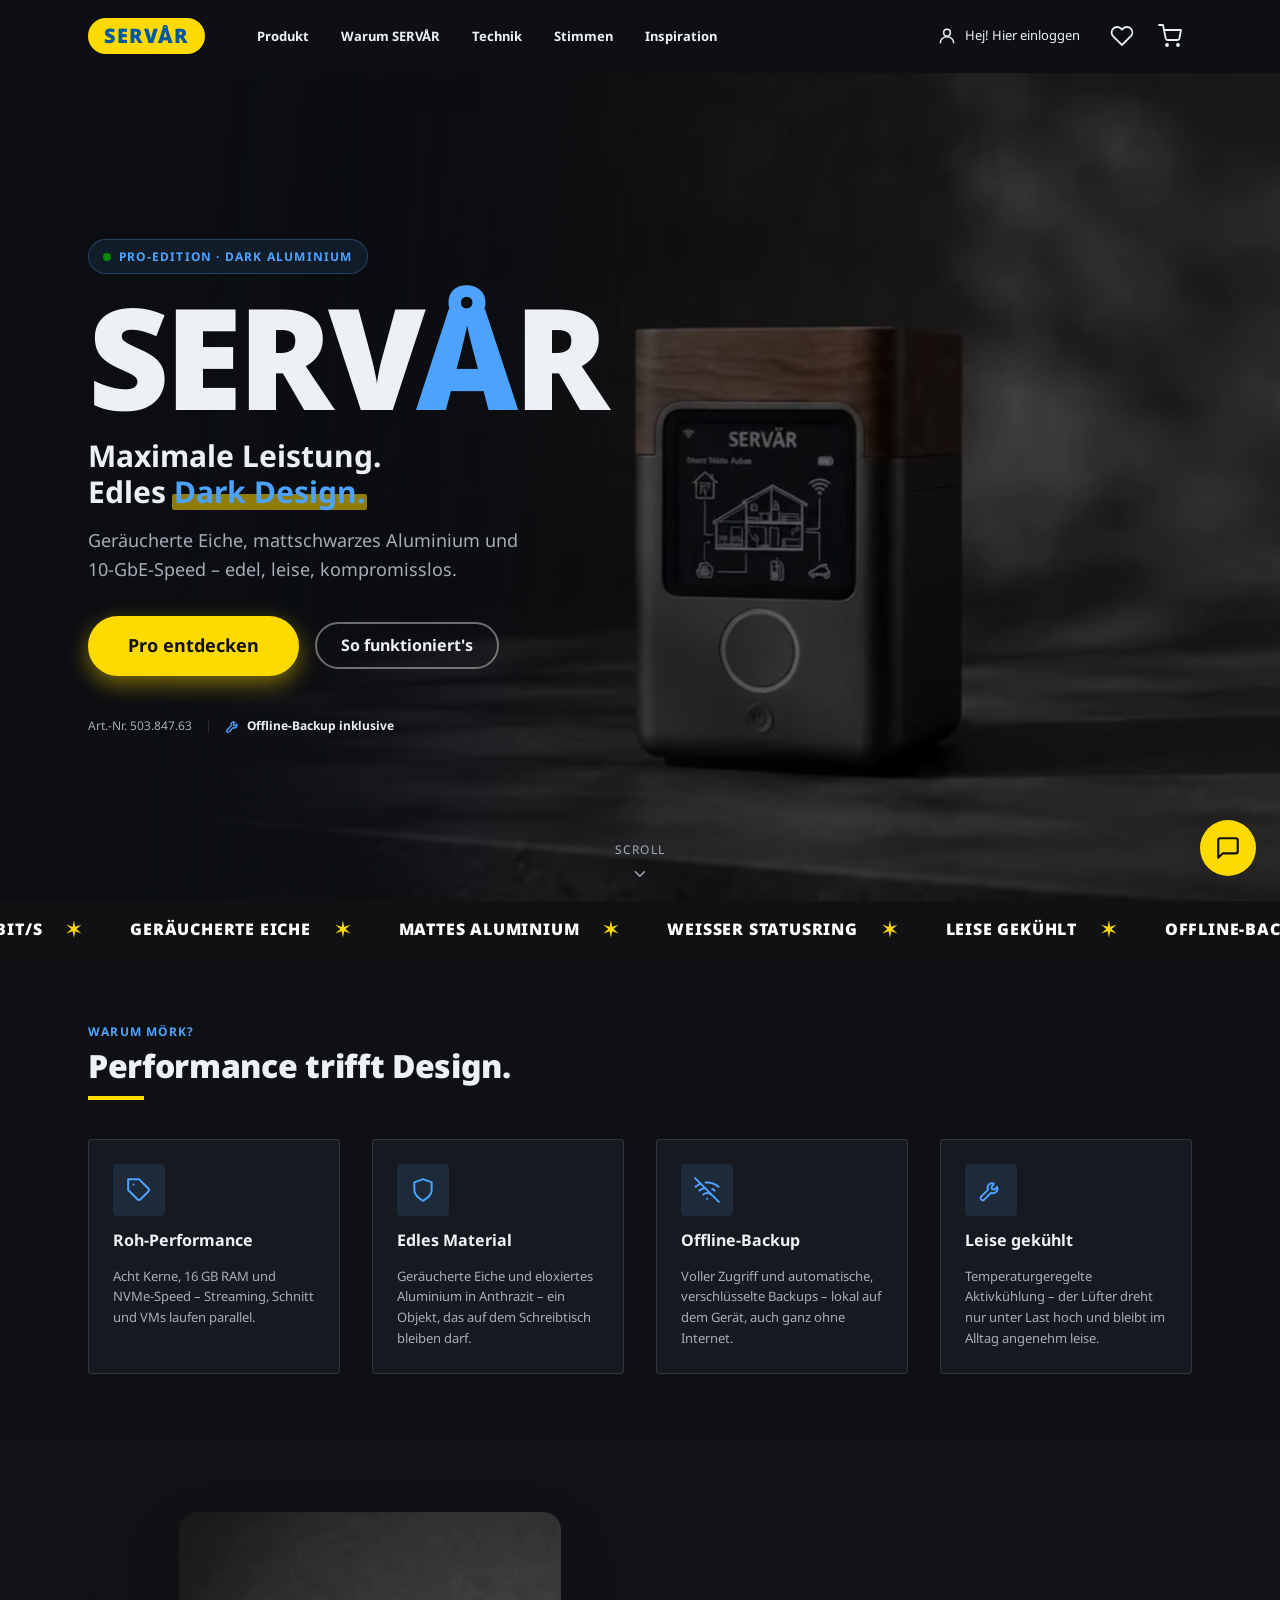
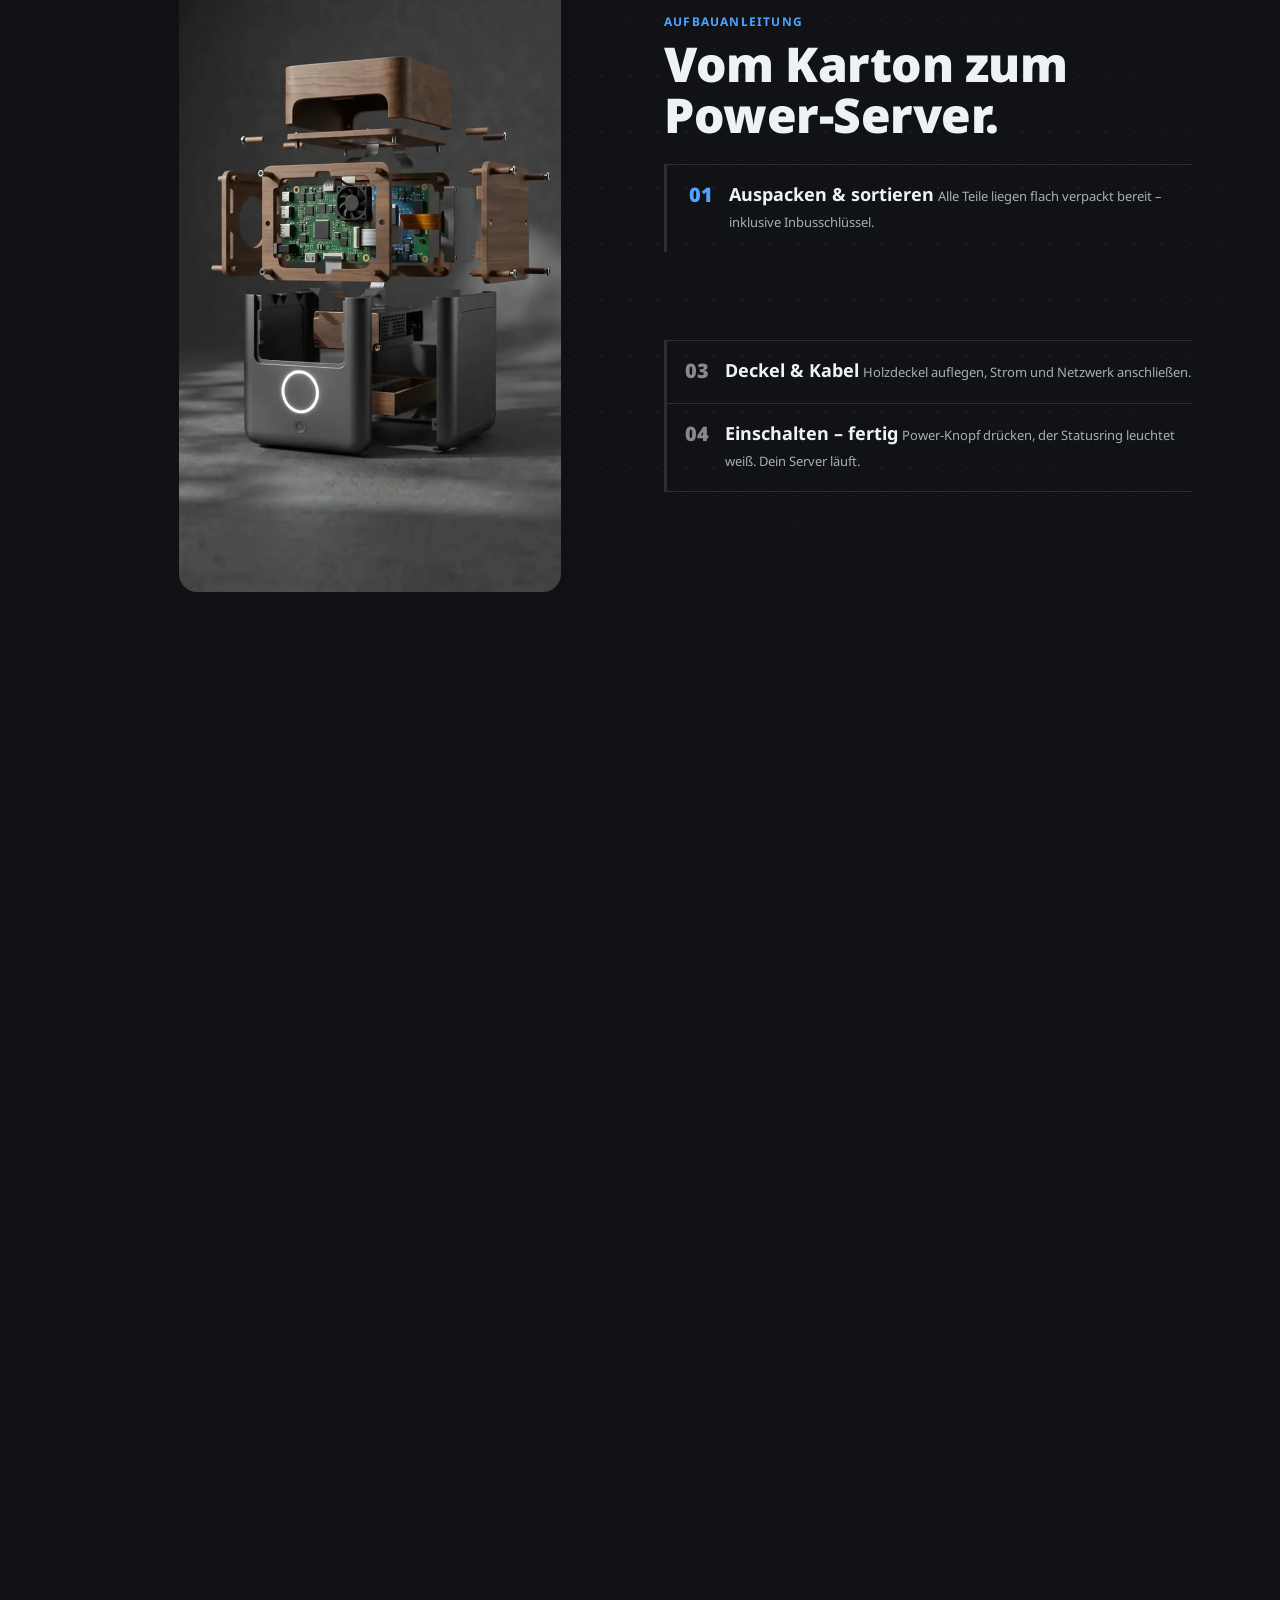
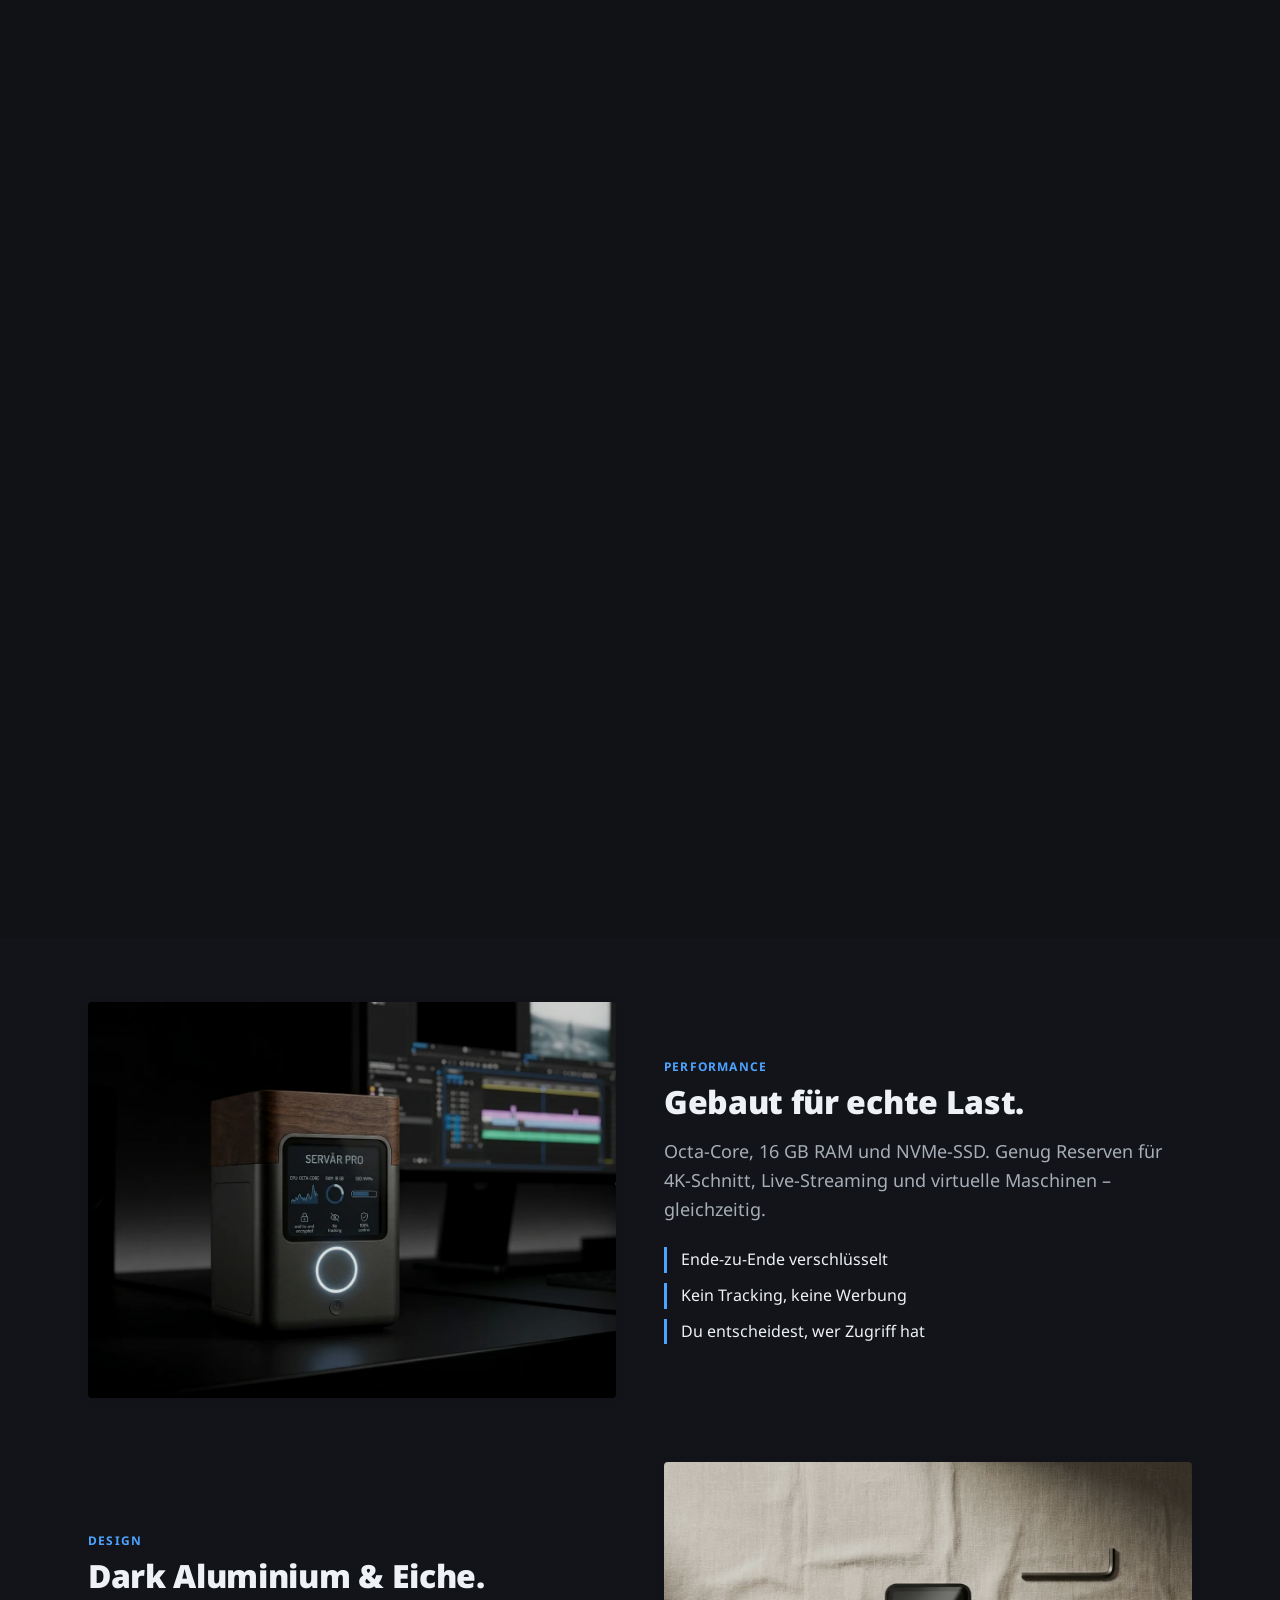
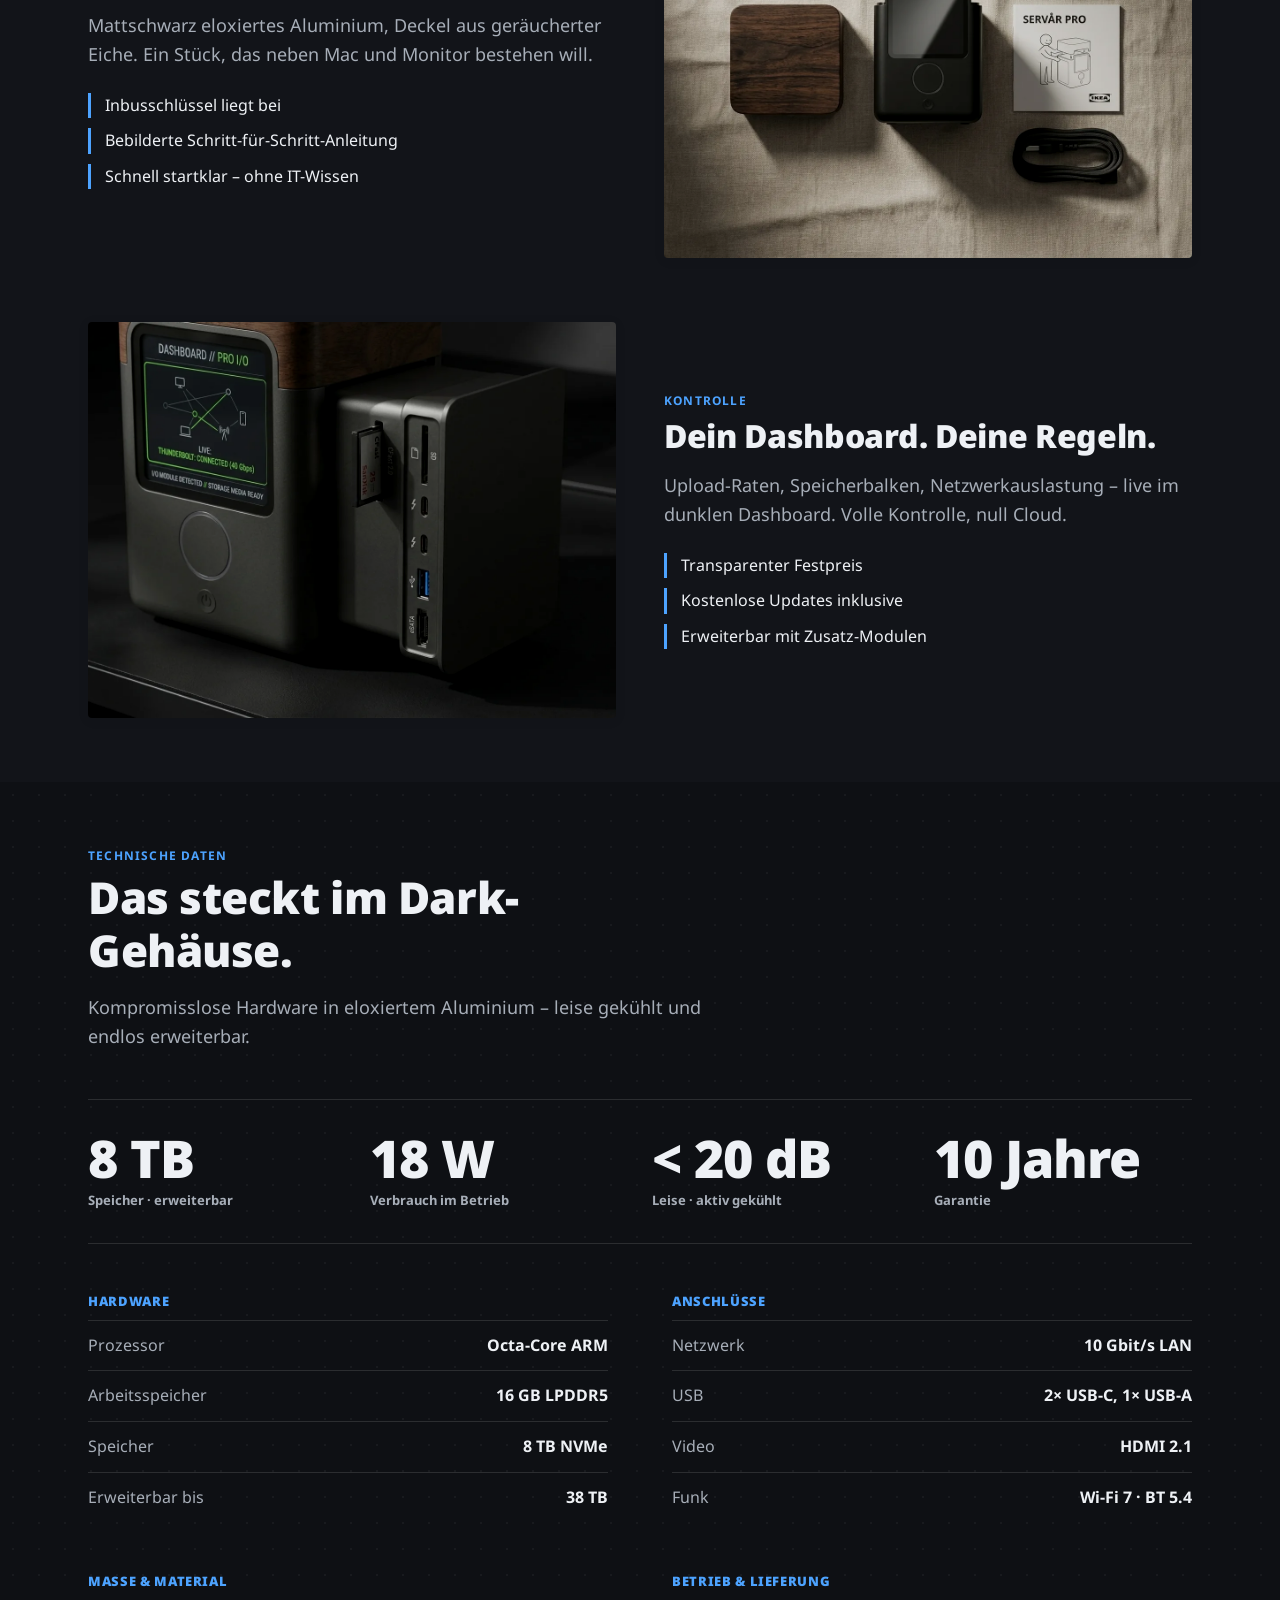
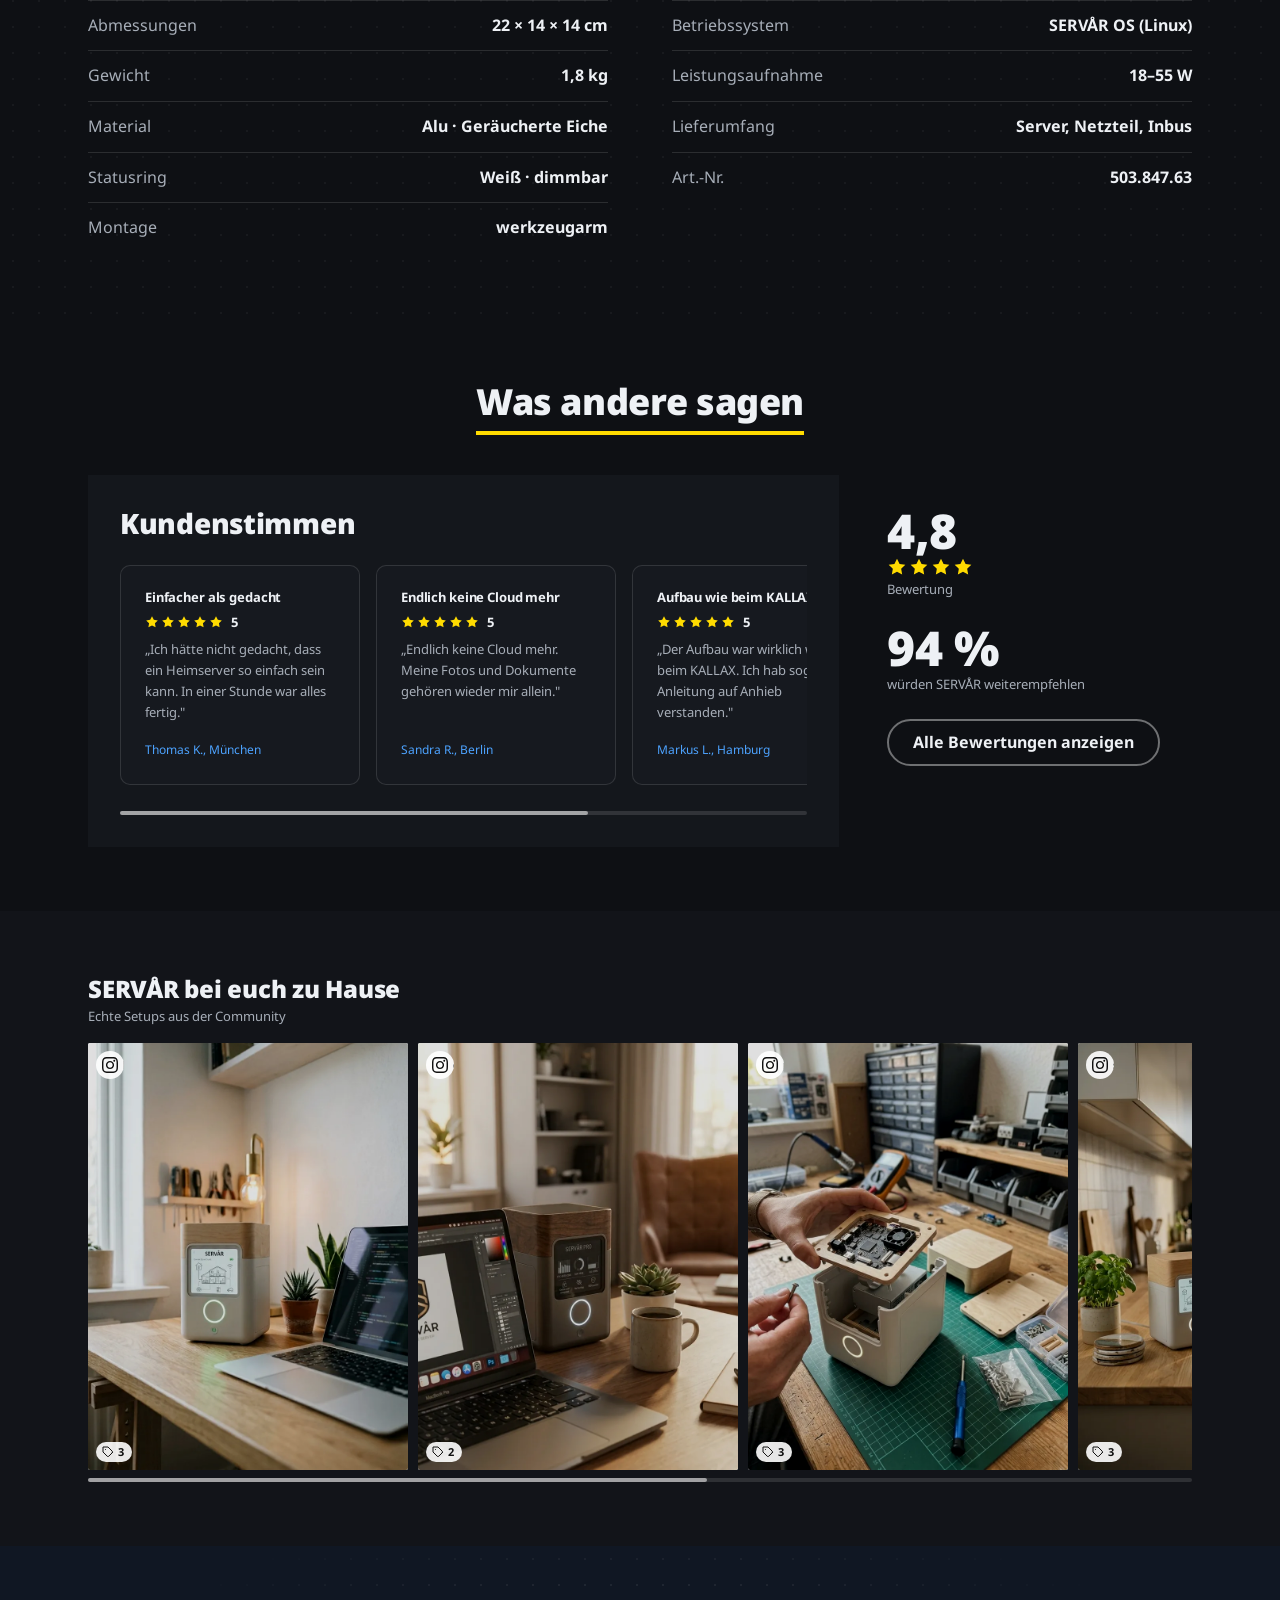
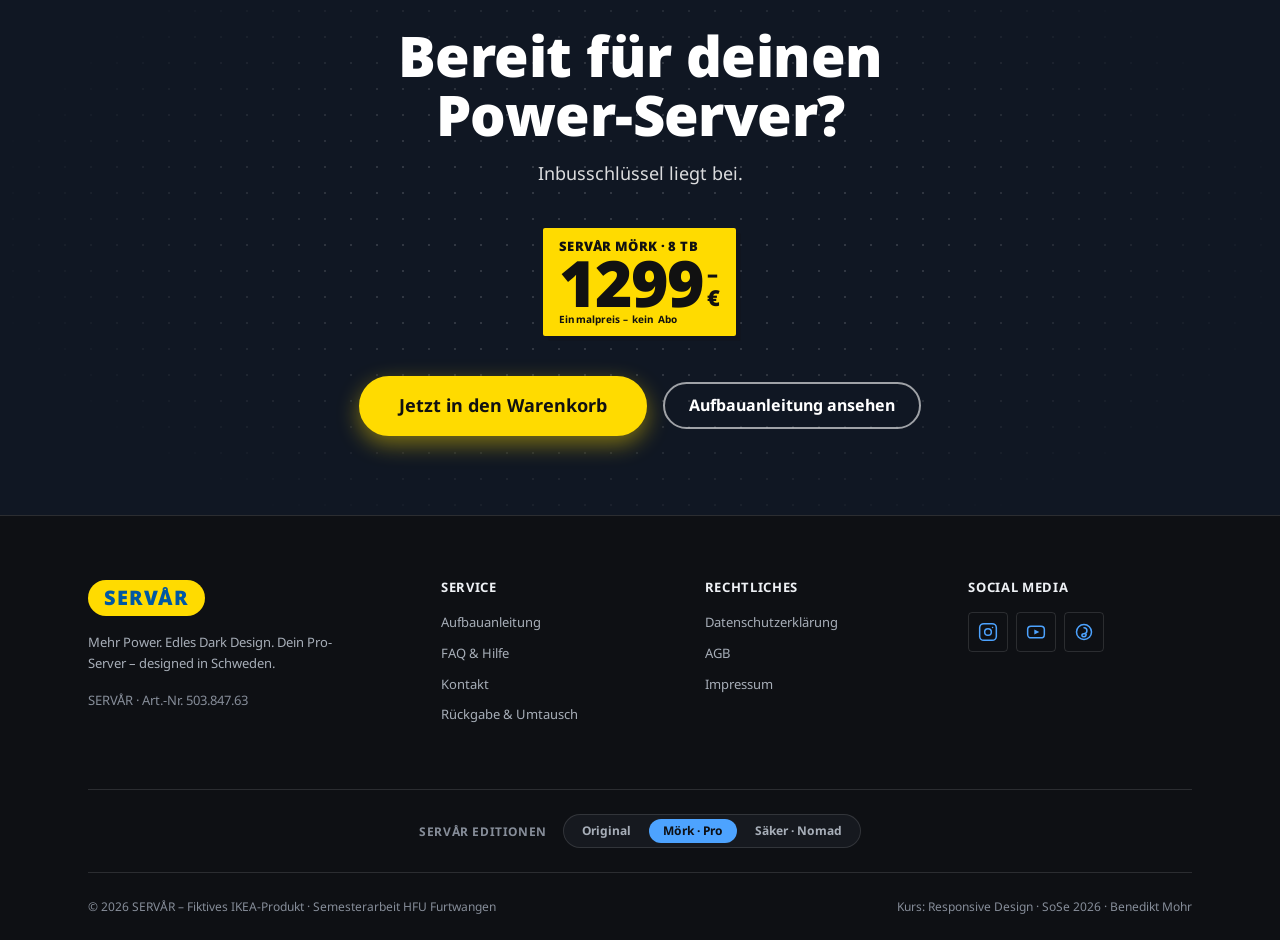
==== commit 15b0baa5: "Saubere URLs: Footer-Switcher ohne .html-Endung" ====
--- a/mork.html
+++ b/mork.html
@@ -700,9 +700,9 @@
         <div class="site-footer__versions">
             <span class="site-footer__versions-label">SERVÅR Editionen</span>
             <nav class="version-switch" aria-label="Produktversion wählen">
-                <a href="index.html" class="version-switch__link">Original</a>
-                <a href="mork.html"  class="version-switch__link is-active" aria-current="page">Mörk · Pro</a>
-                <a href="nomad.html" class="version-switch__link">Säker · Nomad</a>
+                <a href="./" class="version-switch__link">Original</a>
+                <a href="mork"  class="version-switch__link is-active" aria-current="page">Mörk · Pro</a>
+                <a href="nomad" class="version-switch__link">Säker · Nomad</a>
             </nav>
         </div>
 
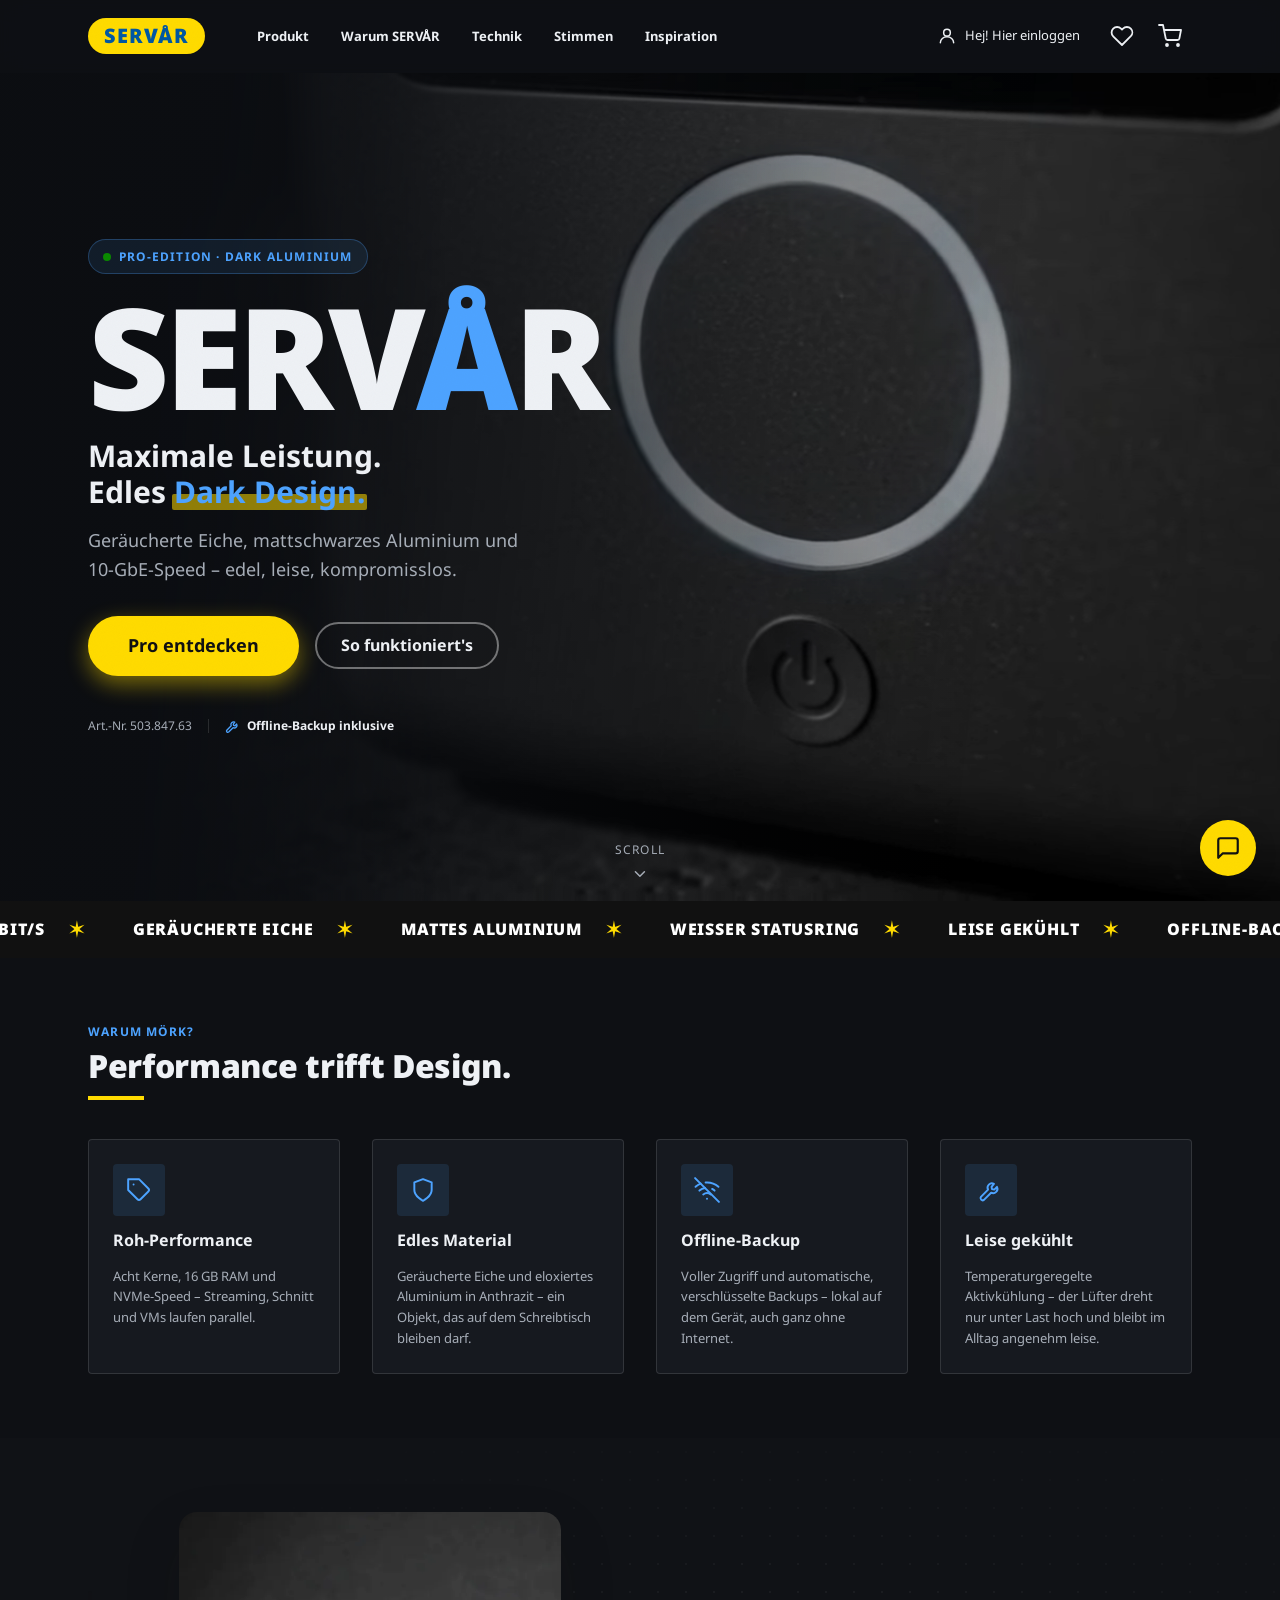
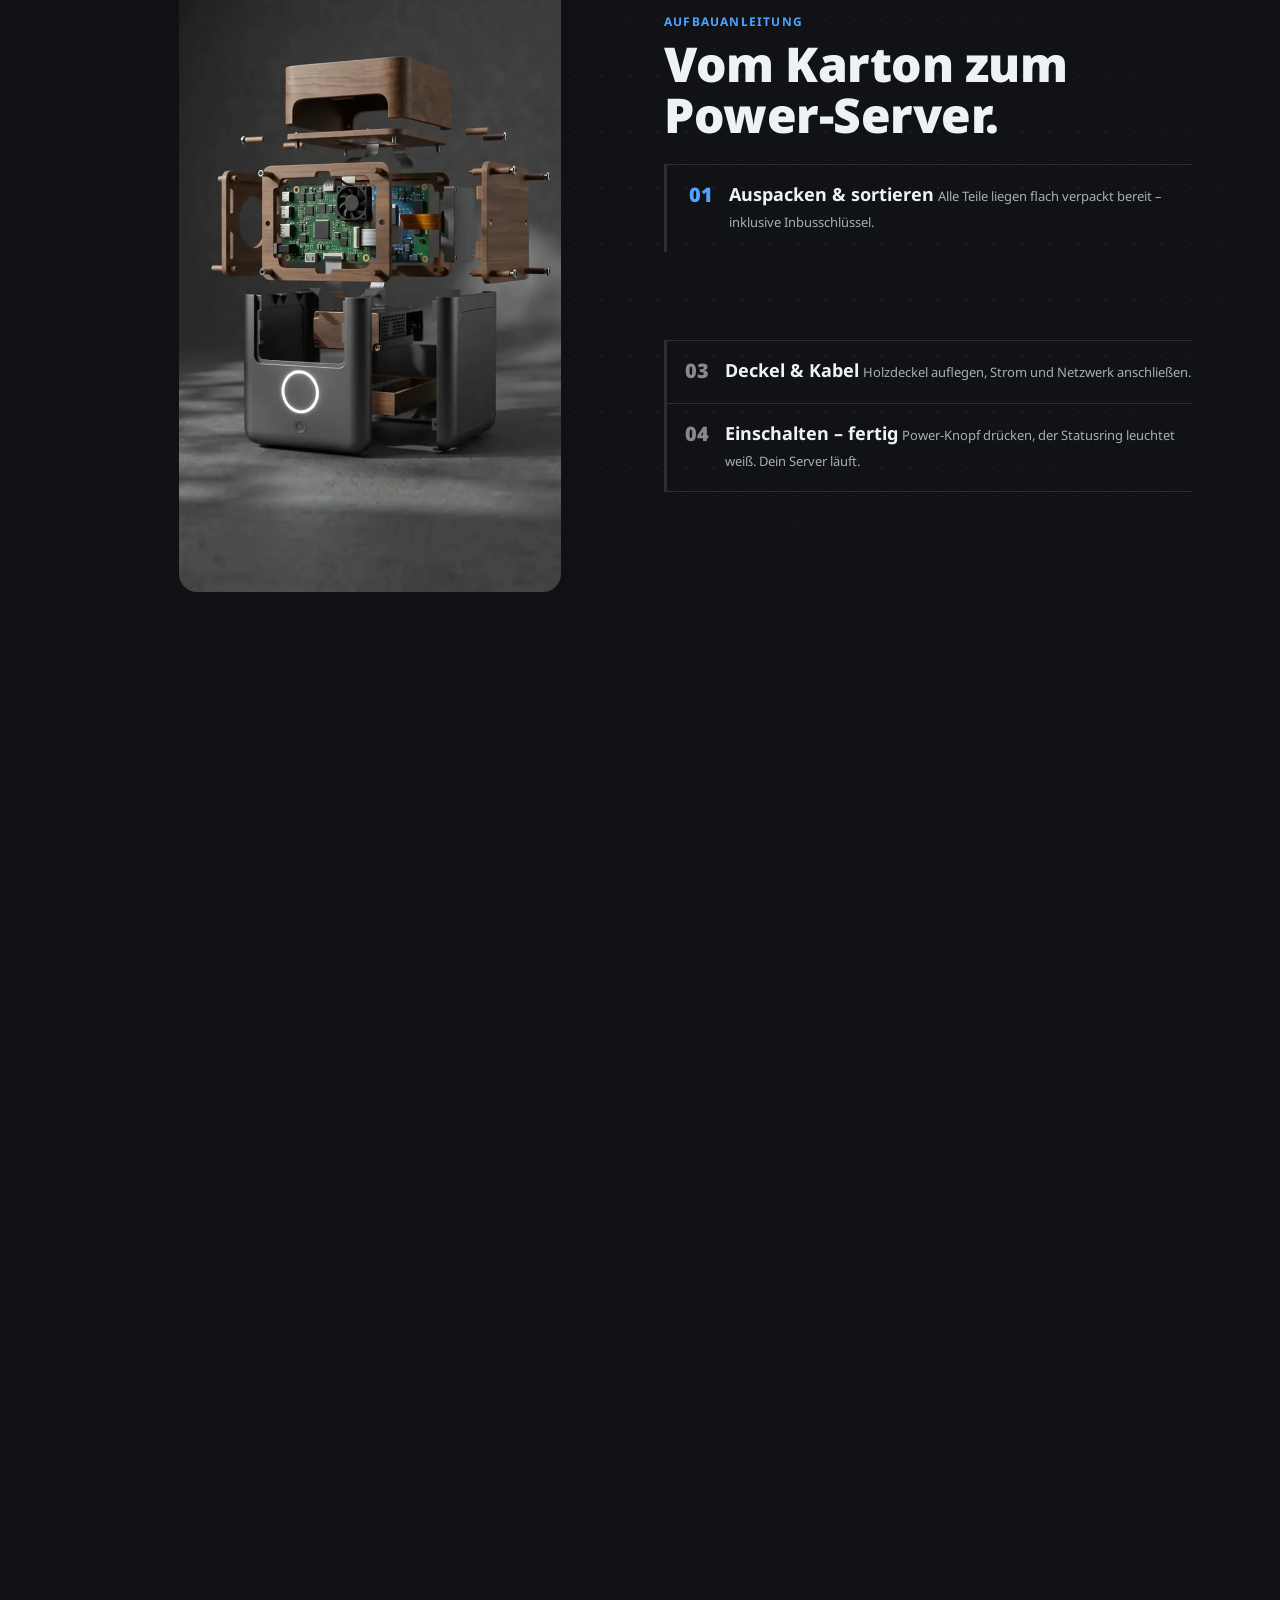
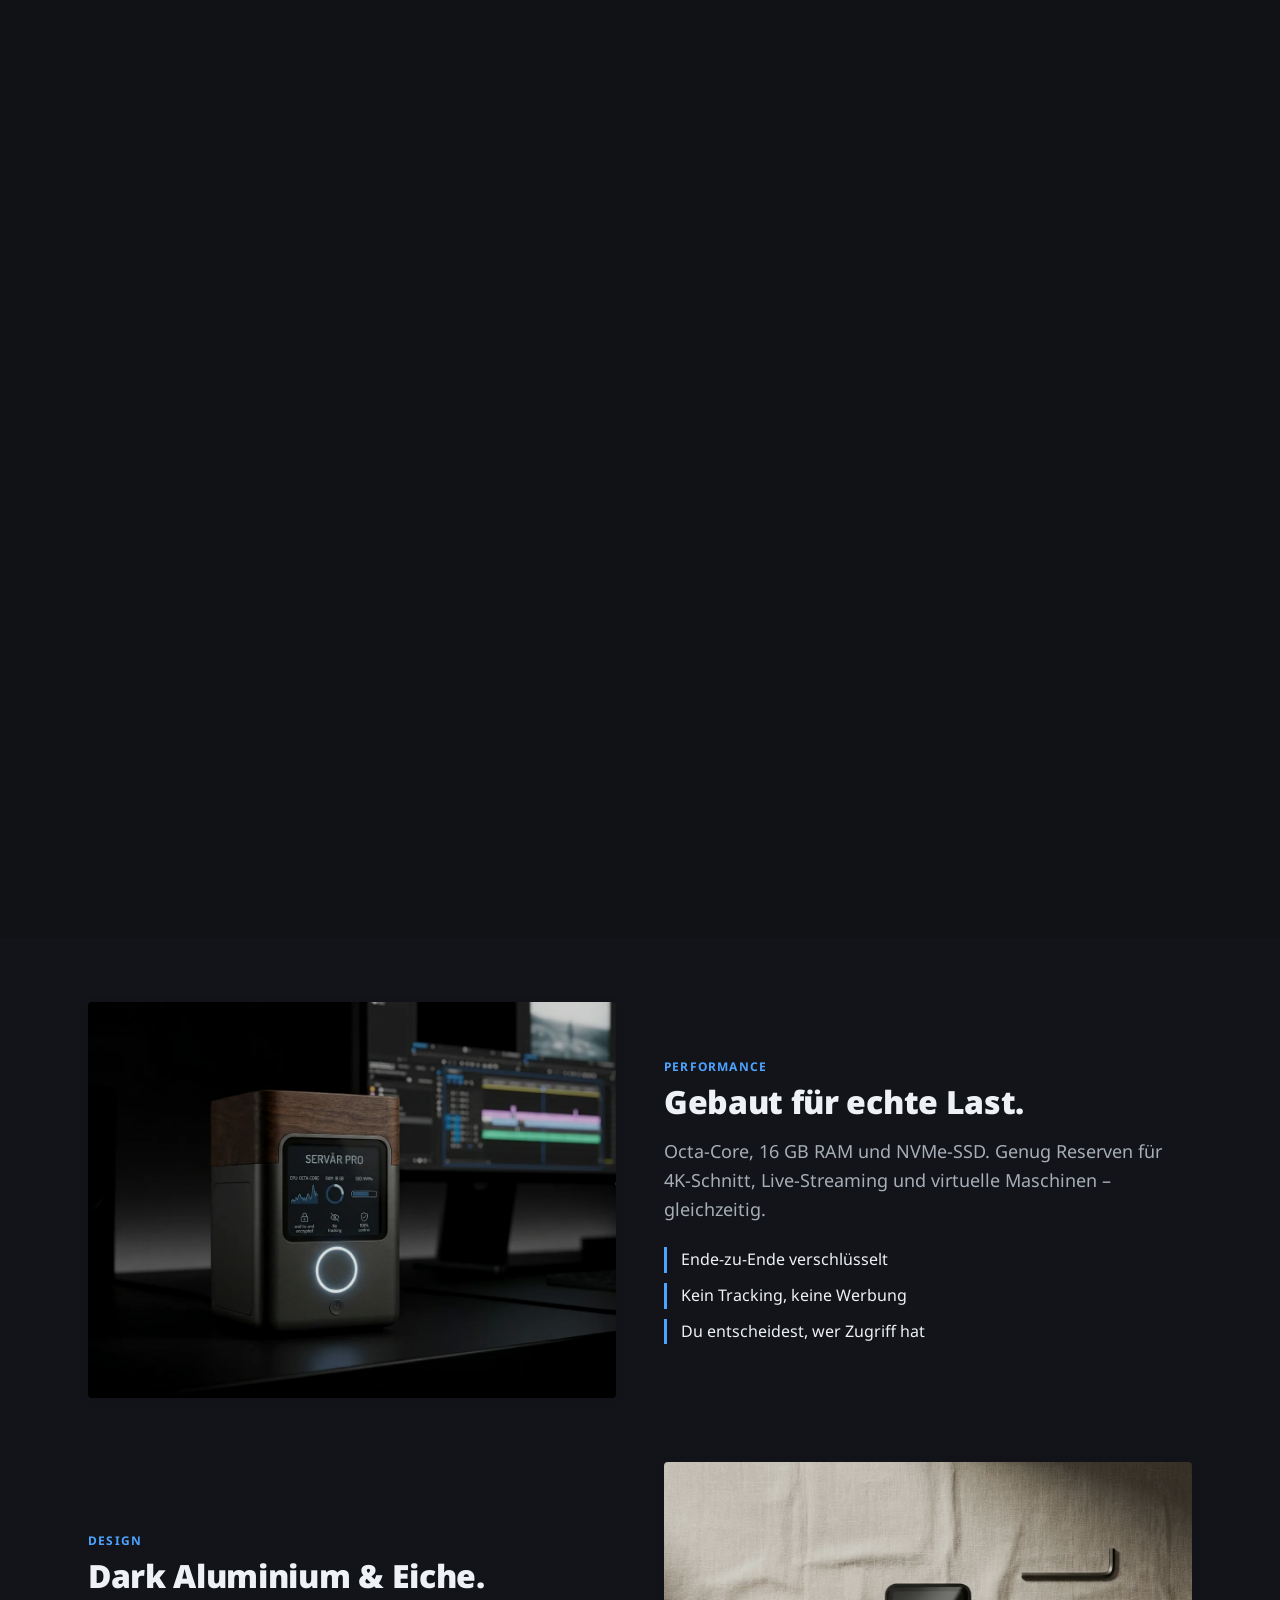
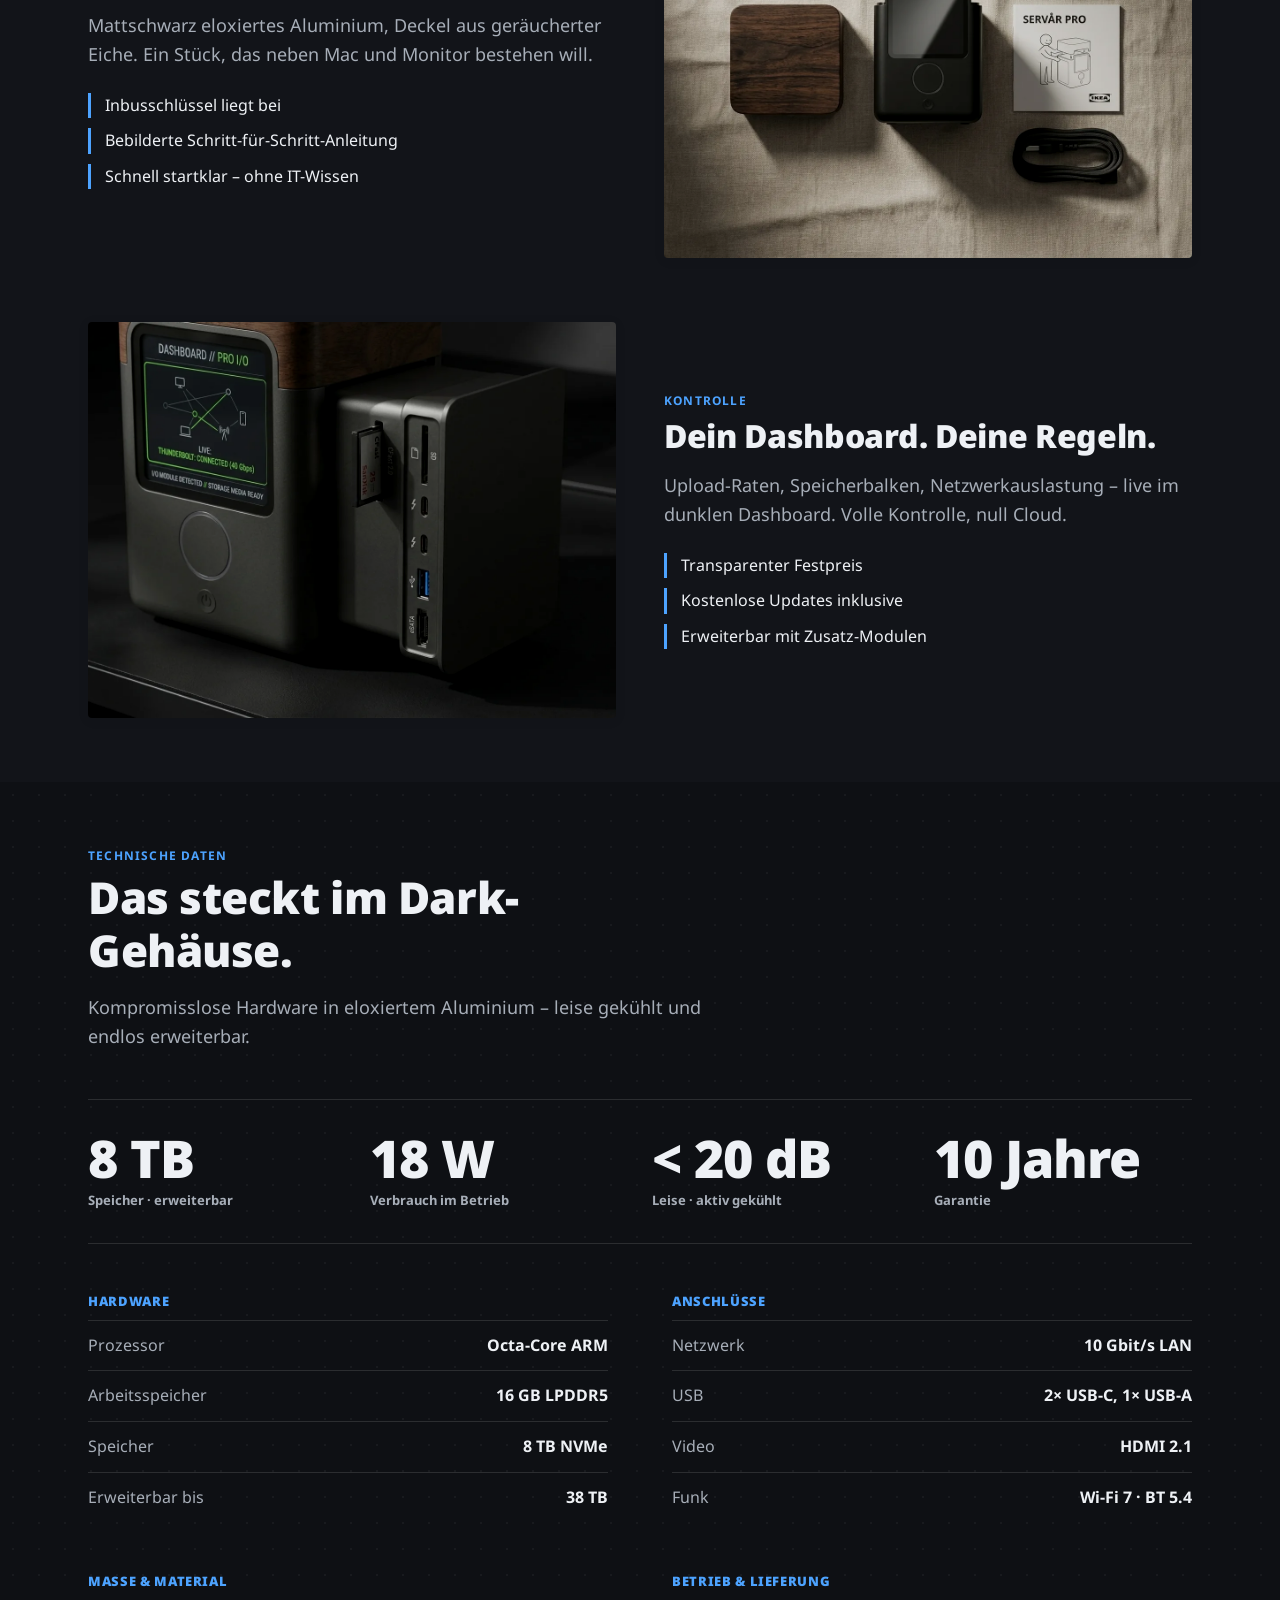
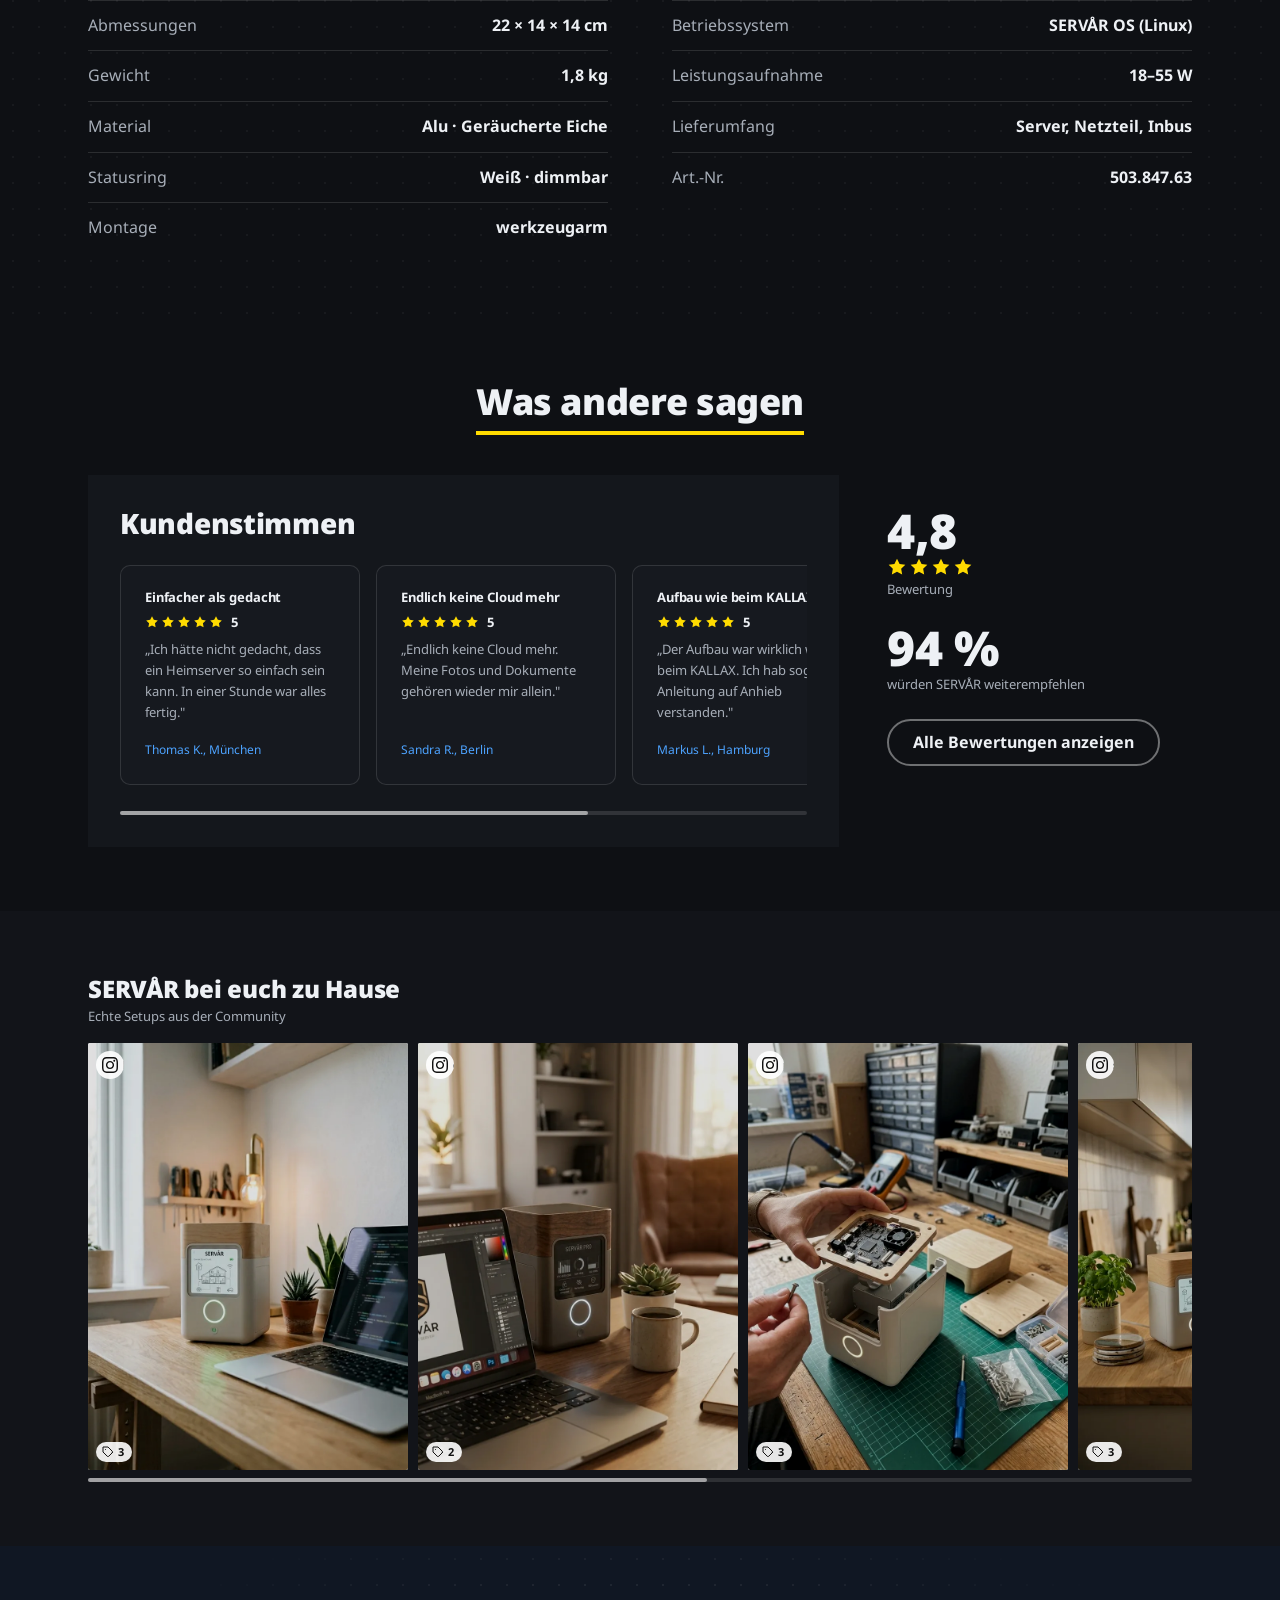
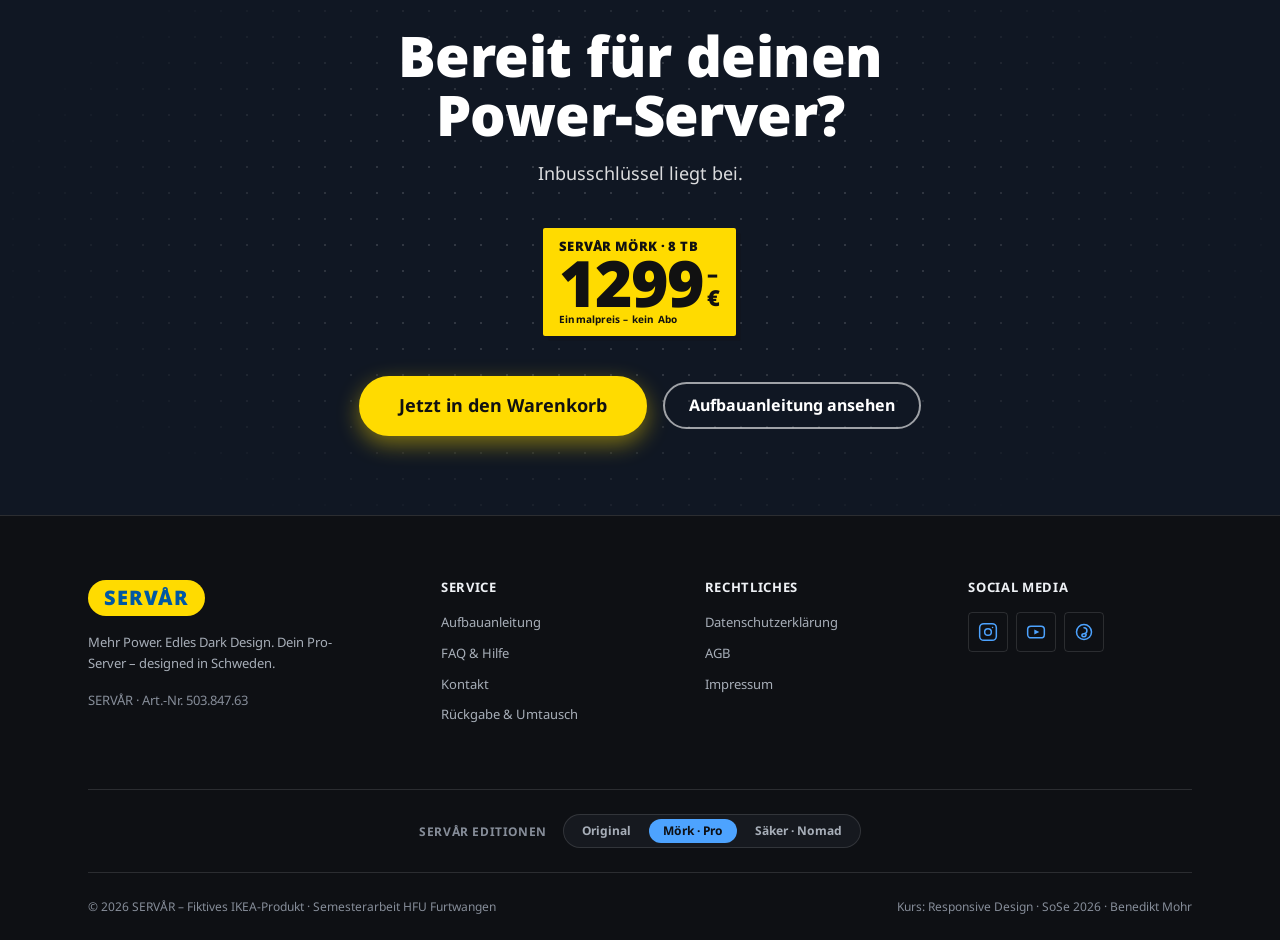
==== commit 5c60f723: "Mobile: Aufbau-Titel über den Canvas legen – mehr Platz für die Schritte" ====
--- a/mork.html
+++ b/mork.html
@@ -211,8 +211,10 @@
 
                 <!-- Schritt-Liste -->
                 <div class="assembly__steps">
-                    <p class="assembly__eyebrow">Aufbauanleitung</p>
-                    <h2 class="assembly__title">Vom Karton zum<br>Power-Server.</h2>
+                    <div class="assembly__intro">
+                        <p class="assembly__eyebrow">Aufbauanleitung</p>
+                        <h2 class="assembly__title">Vom Karton zum<br>Power-Server.</h2>
+                    </div>
                     <ol class="assembly__steplist">
                         <li class="assembly__step is-active" data-step="0">
                             <span class="assembly__step-num">01</span>
--- a/css/landing.css
+++ b/css/landing.css
@@ -1700,6 +1700,24 @@
     }
     .assembly__steplist { min-height: 64px; }
 
+    /* Titelblock über den oberen (leeren) Canvas-Bereich legen → der Canvas
+       sitzt zuoberst, die Schiene darunter, und unten bleibt mehr Platz für
+       den aktiven Schritt. Intro liegt absolut über dem Canvas. */
+    .assembly__grid { position: relative; align-content: start; }
+    .assembly__scene { order: -1; }
+    .assembly__intro {
+        position: absolute;
+        top: 0;
+        left: 50%;
+        transform: translateX(-50%);
+        width: min(96vw, 460px);
+        padding-top: var(--sp-3);
+        z-index: 2;
+        pointer-events: none;
+        text-align: center;
+    }
+    .assembly__intro .assembly__title { margin: 2px 0 0; }
+
     .feature__row,
     .feature__row--reverse {
         grid-template-columns: 1fr;
